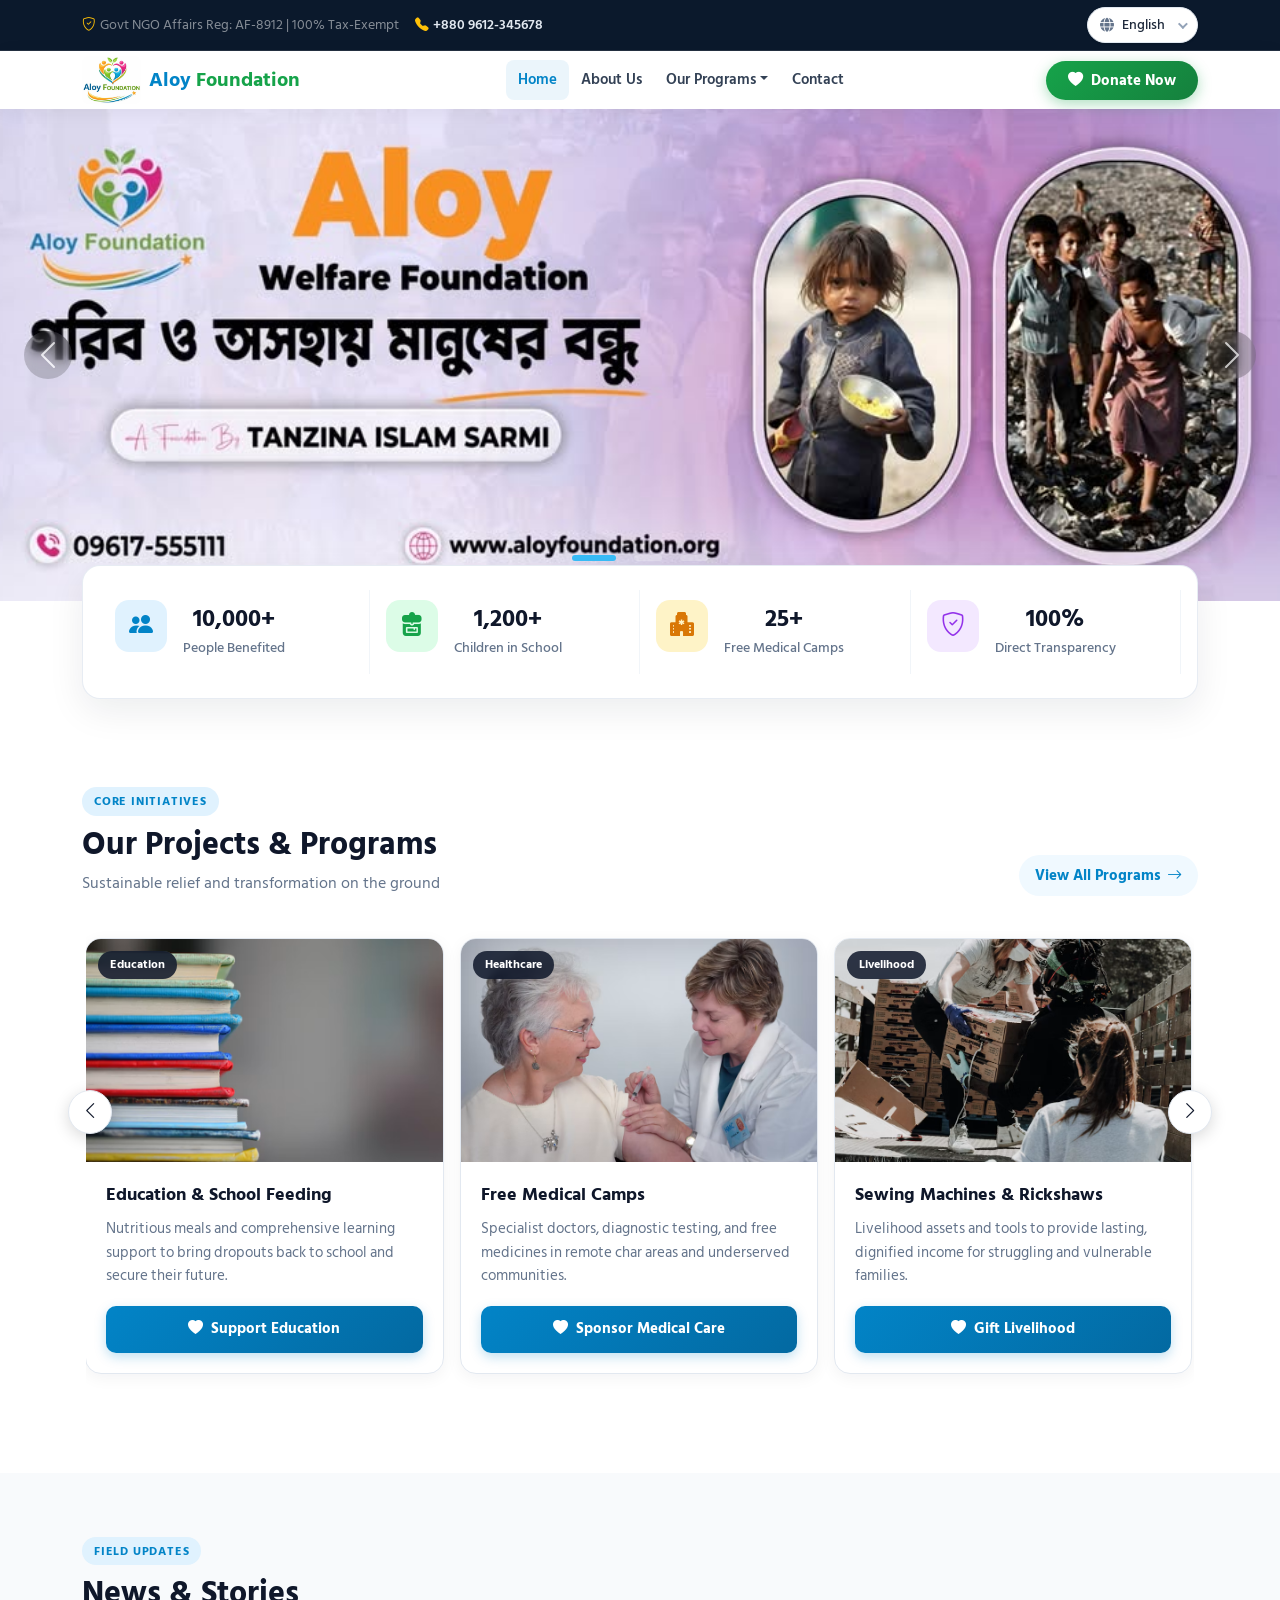
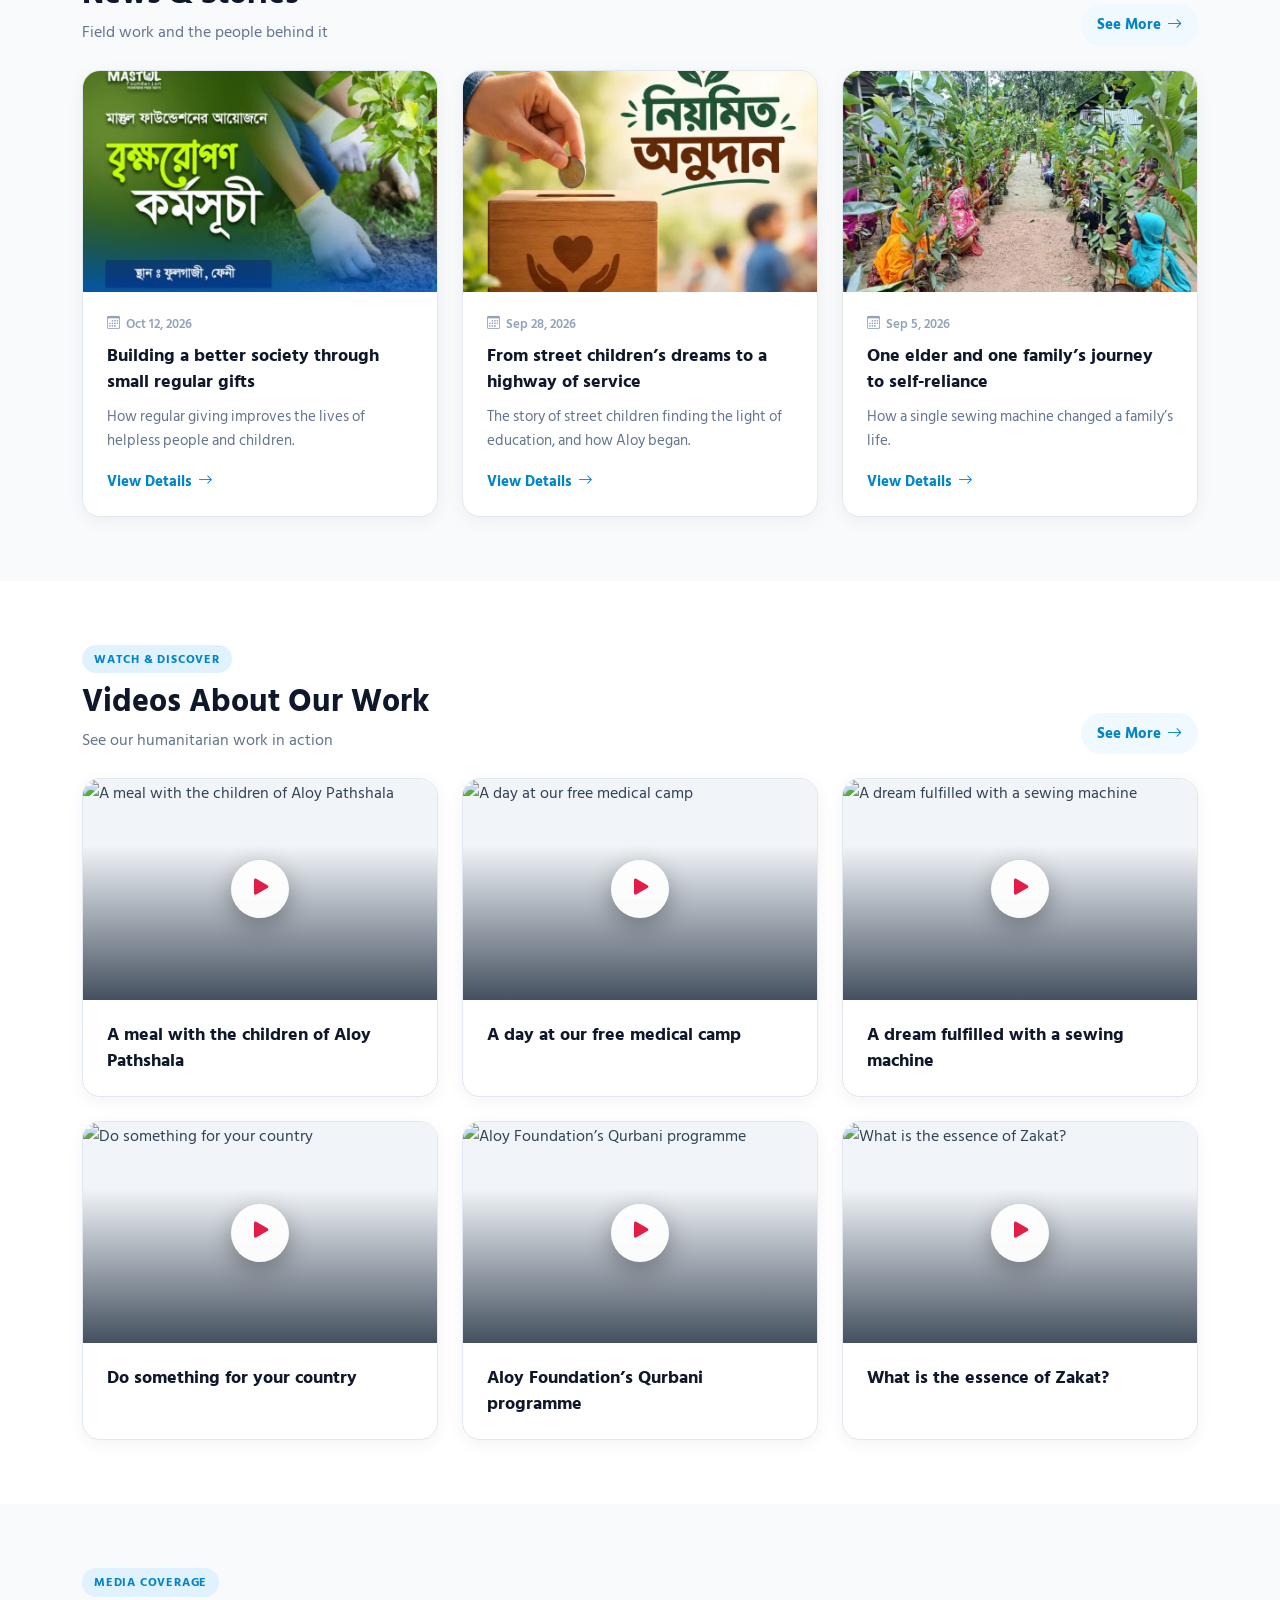
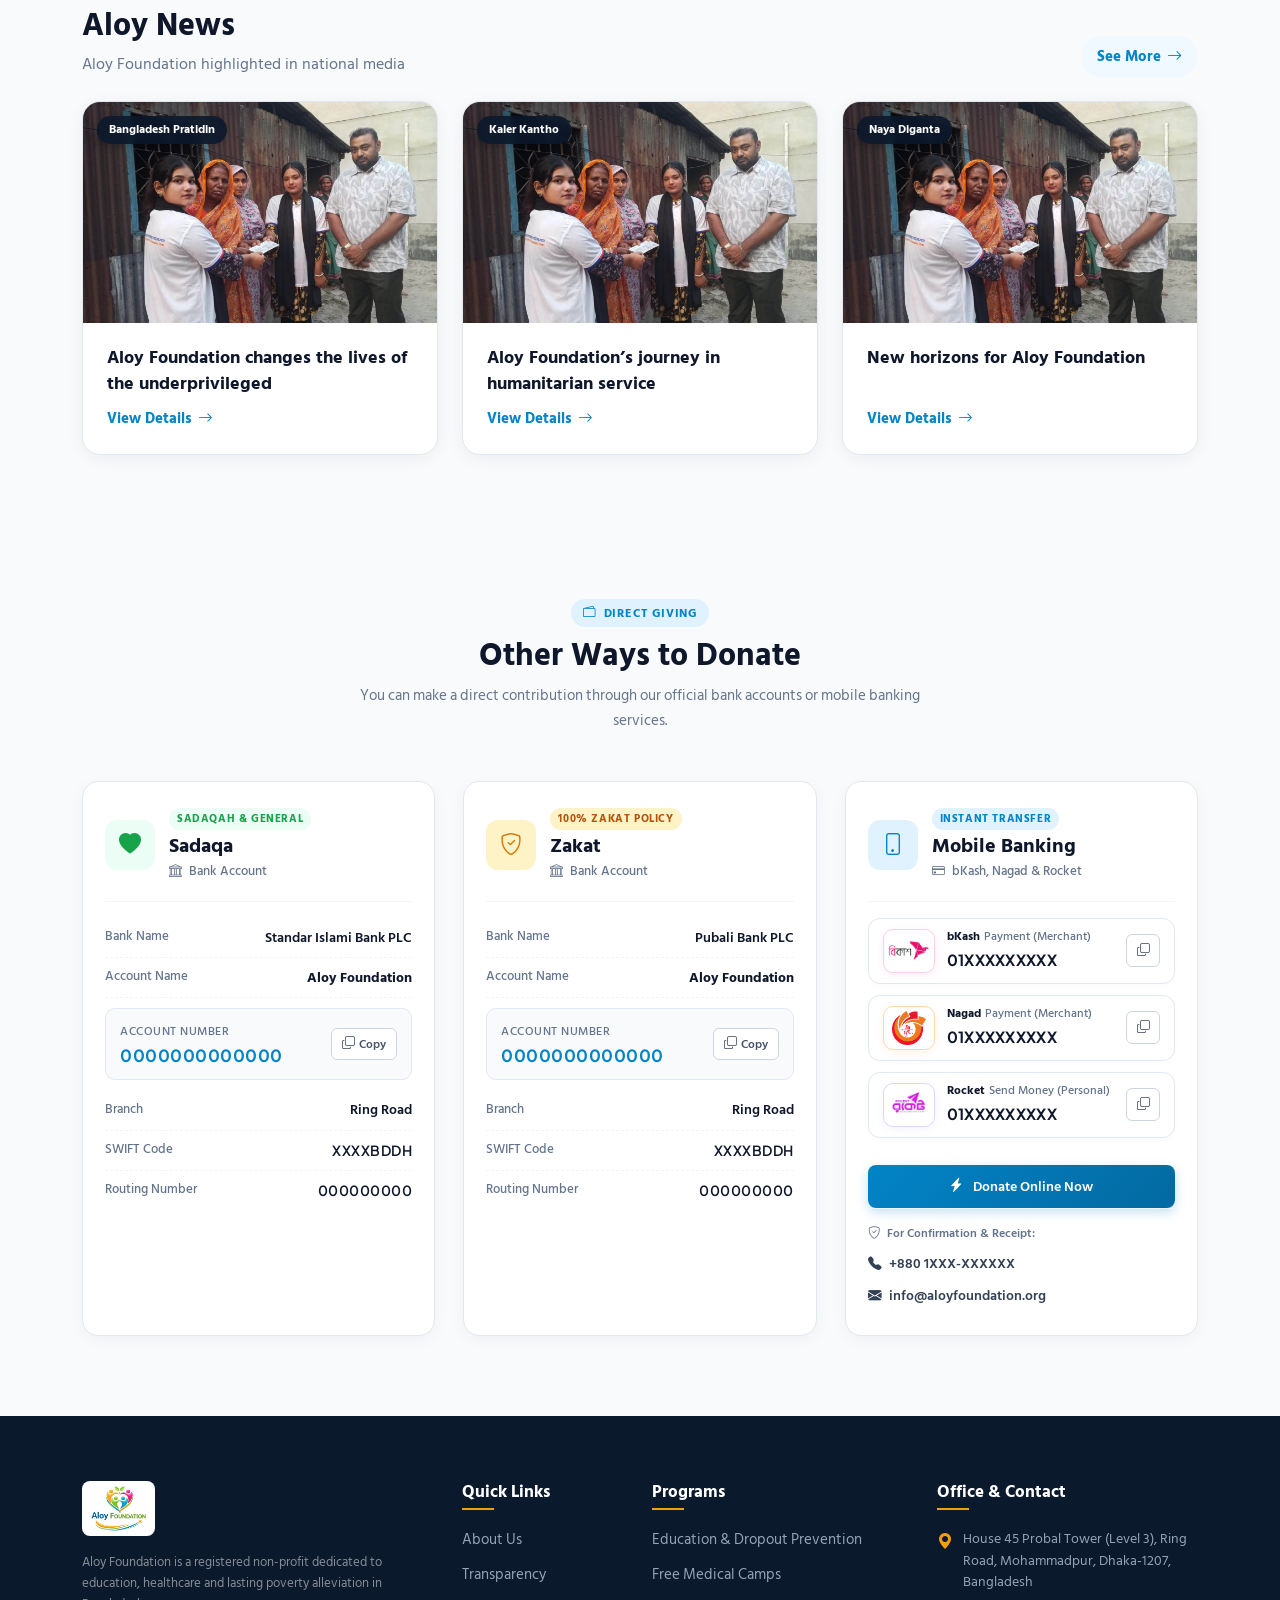
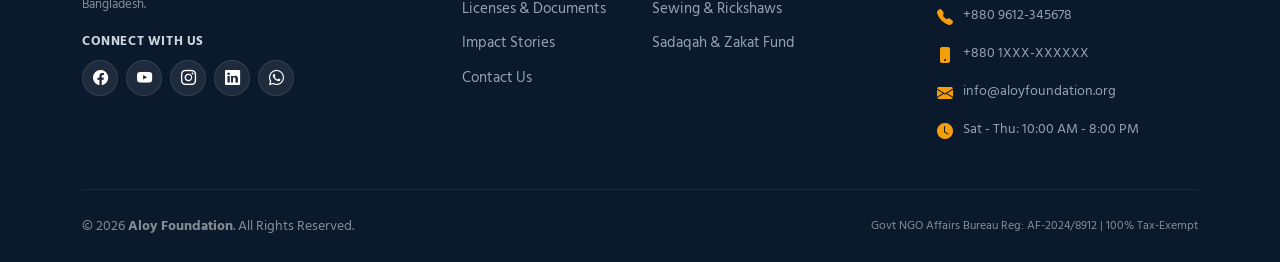
==== index.html @ f8c7ab72 "first-commit" ====
<!doctype html>
<html lang="en">
  <head>
    <meta charset="UTF-8" />
    <meta name="viewport" content="width=device-width, initial-scale=1.0" />
    <title>Home | Aloy Welfare Foundation</title>
    <link rel="icon" type="image/jpeg" href="assets/images/logo.jpg" />
    <link rel="preconnect" href="https://fonts.googleapis.com" />
    <link rel="preconnect" href="https://fonts.gstatic.com" crossorigin />
    <link
      rel="stylesheet"
      href="https://cdnjs.cloudflare.com/ajax/libs/font-awesome/6.5.0/css/all.min.css"
    />
    <link
      href="https://fonts.googleapis.com/css2?family=Hind+Siliguri:wght@400;500;600;700&display=swap"
      rel="stylesheet"
    />
    <link
      href="https://fonts.googleapis.com/css2?family=Hind+Siliguri:wght@300;400;500;600;700&family=Plus+Jakarta+Sans:wght@300;400;500;600;700;800&display=swap"
      rel="stylesheet"
    />
    <link
      href="https://cdn.jsdelivr.net/npm/bootstrap@5.3.3/dist/css/bootstrap.min.css"
      rel="stylesheet"
    />
    <link
      href="https://cdn.jsdelivr.net/npm/bootstrap-icons@1.11.3/font/bootstrap-icons.min.css"
      rel="stylesheet"
    />
    <link
      rel="stylesheet"
      href="https://cdnjs.cloudflare.com/ajax/libs/OwlCarousel2/2.3.4/assets/owl.carousel.min.css"
    />
    <link rel="stylesheet" href="assets/css/style.css" />
    <link rel="stylesheet" href="assets/css/responsive.css" />
    <link rel="stylesheet" href="assets/css/pages/home.css" />
  </head>
  <body>
    <!-- ===== TOP BAR  ===== -->

    <div class="top-bar">
      <div
        class="container d-flex flex-wrap justify-content-between align-items-center"
      >
        <div class="d-flex align-items-center gap-3">
          <span class="d-none d-md-inline text-white-50"
            ><i class="bi bi-shield-check text-warning me-1"></i>Govt NGO
            Affairs Reg: AF-8912 | 100% Tax-Exempt</span
          >
          <span class="d-flex align-items-center gap-1"
            ><i class="bi bi-telephone-fill text-warning"></i>
            <a href="tel:+8809612345678" class="fw-semibold"
              >+880 9612-345678</a
            ></span
          >
        </div>
        <div class="language-switcher-container">
          <div class="language-select-wrapper">
            <span class="language-icon">
              <i class="fas fa-globe"></i>
            </span>
            <select
              id="languageSwitcher"
              class="language-select"
              aria-label="Select Language"
            >
              <option value="en" selected>English</option>
              <option value="bn">বাংলা</option>
              <option value="ar">العربية</option>
              <option value="hi">हिन्दी</option>
            </select>
          </div>
          <!-- Hidden Google Translate Element -->
          <div id="google_translate_element"></div>
        </div>
      </div>
    </div>

    <!-- ===== NAVBAR ===== -->
    <header class="navbar navbar-expand-lg navbar-main sticky-top">
      <nav class="container">
        <a
          class="navbar-brand d-flex align-items-center gap-2"
          href="index.html"
        >
          <img
            src="assets/images/logo.jpg"
            alt="Aloy Foundation Logo"
            class="rounded"
          />
          <div class="d-flex flex-column">
            <span class="fw-bold fs-5 lh-1" style="color: var(--aloy-blue)"
              >Aloy
              <span style="color: var(--aloy-green-dark)"
                >Foundation</span
              ></span
            >
            <!-- <small class="text-muted fw-semibold" style="font-size: 0.72rem"
                >Aloy Welfare Foundation Bangladesh</small
              > -->
          </div>
        </a>
        <button
          class="navbar-toggler"
          type="button"
          data-bs-toggle="collapse"
          data-bs-target="#navMain"
        >
          <span class="navbar-toggler-icon"></span>
        </button>
        <div class="collapse navbar-collapse" id="navMain">
          <ul class="navbar-nav mx-auto mb-2 mb-lg-0">
            <li class="nav-item">
              <a class="nav-link active" href="index.html">Home</a>
            </li>
            <li class="nav-item">
              <a class="nav-link" href="about.html">About Us</a>
            </li>
            <li class="nav-item dropdown">
              <a
                class="nav-link dropdown-toggle"
                href="#"
                data-bs-toggle="dropdown"
                >Our Programs</a
              >
              <ul class="dropdown-menu">
                <li>
                  <a class="dropdown-item" href="education.html"
                    >📚 Education Program</a
                  >
                </li>
                <li>
                  <a class="dropdown-item" href="healthcare.html"
                    >🩺 Healthcare Services</a
                  >
                </li>
                <li>
                  <a class="dropdown-item" href="poverty.html"
                    >🌾 Poverty Alleviation</a
                  >
                </li>
              </ul>
            </li>
            <!-- <li class="nav-item">
                <a class="nav-link" href="transparency.html">Transparency</a>
              </li>
              <li class="nav-item">
                <a class="nav-link" href="documents.html"
                  >Licenses &amp; Documents</a
                >
              </li>
              <li class="nav-item">
                <a class="nav-link" href="stories.html">Impact Stories</a>
              </li> -->
            <li class="nav-item">
              <a class="nav-link" href="contact.html">Contact</a>
            </li>
          </ul>
          <button
            type="button"
            class="btn-aloy-donate"
            data-bs-toggle="modal"
            data-bs-target="#donationModal"
          >
            <i class="bi bi-heart-fill"></i> <span>Donate Now</span>
          </button>
        </div>
      </nav>
    </header>

    <!-- ===== 1. HERO BANNER SLIDER ===== -->
    <section class="hero-banner">
      <div
        id="heroBannerCarousel"
        class="carousel slide carousel-fade"
        data-bs-ride="carousel"
        data-bs-interval="6000"
      >
        <div class="carousel-indicators">
          <button
            type="button"
            data-bs-target="#heroBannerCarousel"
            data-bs-slide-to="0"
            class="active"
            aria-label="Slide 1"
          ></button>
          <button
            type="button"
            data-bs-target="#heroBannerCarousel"
            data-bs-slide-to="1"
            aria-label="Slide 2"
          ></button>
          <button
            type="button"
            data-bs-target="#heroBannerCarousel"
            data-bs-slide-to="2"
            aria-label="Slide 3"
          ></button>
        </div>
        <div class="carousel-inner">
          <div class="carousel-item active">
            <img
              src="assets/images/banners/banner-1.jpg"
              class="d-block w-100 hero-banner-img"
              alt="Aloy Foundation banner 1"
            />
          </div>
          <div class="carousel-item">
            <img
              src="assets/images/banners/banner-2.jpg"
              class="d-block w-100 hero-banner-img"
              alt="Aloy Foundation banner 2"
            />
          </div>
          <div class="carousel-item">
            <img
              src="assets/images/banners/banner-3.jpg"
              class="d-block w-100 hero-banner-img"
              alt="Aloy Foundation banner 3"
            />
          </div>
        </div>
        <button
          class="carousel-control-prev"
          type="button"
          data-bs-target="#heroBannerCarousel"
          data-bs-slide="prev"
        >
          <span class="carousel-control-prev-icon"></span>
        </button>
        <button
          class="carousel-control-next"
          type="button"
          data-bs-target="#heroBannerCarousel"
          data-bs-slide="next"
        >
          <span class="carousel-control-next-icon"></span>
        </button>
      </div>
    </section>

    <!-- ===== STATS & IMPACT RIBBON (Trust Bar with Animated Counters) ===== -->
    <div class="container stats-ribbon" id="impactStats">
      <div class="stats-card-wrap">
        <div class="row g-3 g-lg-0">
          <div class="col-6 col-lg-3">
            <div class="stat-item">
              <div class="stat-icon blue">
                <i class="bi bi-people-fill"></i>
              </div>
              <div class="stat-content">
                <h4>
                  <span class="counter-value" data-target="10000">0</span>+
                </h4>
                <p>People Benefited</p>
              </div>
            </div>
          </div>
          <div class="col-6 col-lg-3">
            <div class="stat-item">
              <div class="stat-icon green">
                <i class="bi bi-backpack4-fill"></i>
              </div>
              <div class="stat-content">
                <h4>
                  <span class="counter-value" data-target="1200">0</span>+
                </h4>
                <p>Children in School</p>
              </div>
            </div>
          </div>
          <div class="col-6 col-lg-3">
            <div class="stat-item">
              <div class="stat-icon amber">
                <i class="bi bi-hospital-fill"></i>
              </div>
              <div class="stat-content">
                <h4><span class="counter-value" data-target="25">0</span>+</h4>
                <p>Free Medical Camps</p>
              </div>
            </div>
          </div>
          <div class="col-6 col-lg-3">
            <div class="stat-item">
              <div class="stat-icon purple">
                <i class="bi bi-shield-check"></i>
              </div>
              <div class="stat-content">
                <h4><span class="counter-value" data-target="100">0</span>%</h4>
                <p>Direct Transparency</p>
              </div>
            </div>
          </div>
        </div>
      </div>
    </div>

    <!-- ===== 2. PROJECTS & PROGRAMS (Owl Carousel) ===== -->
    <section class="home-section prog-section" id="programSection">
      <div class="container">
        <div
          class="sec-head d-flex flex-wrap align-items-end justify-content-between gap-2 mb-4"
        >
          <div>
            <span class="sec-badge">Core Initiatives</span>
            <h2 class="sec-title">Our Projects &amp; Programs</h2>
            <p class="sec-sub mb-0">
              Sustainable relief and transformation on the ground
            </p>
          </div>
          <a href="education.html" class="sec-link"
            >View All Programs <i class="bi bi-arrow-right"></i
          ></a>
        </div>
        <div class="prog-box">
          <div id="programOwl" class="owl-carousel owl-theme">
            <article class="prog-card">
              <div class="prog-img-wrap">
                <img
                  src="assets/images/programs/1.jpg"
                  alt="Education & School Feeding"
                />
                <span class="prog-tag">Education</span>
              </div>
              <div class="prog-body">
                <h3 class="prog-title">Education &amp; School Feeding</h3>
                <p class="prog-text">
                  Nutritious meals and comprehensive learning support to bring
                  dropouts back to school and secure their future.
                </p>
                <button
                  type="button"
                  class="prog-donate"
                  data-cause="education"
                >
                  <i class="bi bi-heart-fill"></i> Support Education
                </button>
              </div>
            </article>
            <article class="prog-card">
              <div class="prog-img-wrap">
                <img
                  src="assets/images/programs/2.jpg"
                  alt="Free Medical Camps"
                />
                <span class="prog-tag">Healthcare</span>
              </div>
              <div class="prog-body">
                <h3 class="prog-title">Free Medical Camps</h3>
                <p class="prog-text">
                  Specialist doctors, diagnostic testing, and free medicines in
                  remote char areas and underserved communities.
                </p>
                <button
                  type="button"
                  class="prog-donate"
                  data-cause="healthcare"
                >
                  <i class="bi bi-heart-fill"></i> Sponsor Medical Care
                </button>
              </div>
            </article>
            <article class="prog-card">
              <div class="prog-img-wrap">
                <img
                  src="assets/images/programs/3.jpg"
                  alt="Sewing Machines & Rickshaws"
                />
                <span class="prog-tag">Livelihood</span>
              </div>
              <div class="prog-body">
                <h3 class="prog-title">Sewing Machines &amp; Rickshaws</h3>
                <p class="prog-text">
                  Livelihood assets and tools to provide lasting, dignified
                  income for struggling and vulnerable families.
                </p>
                <button type="button" class="prog-donate" data-cause="poverty">
                  <i class="bi bi-heart-fill"></i> Gift Livelihood
                </button>
              </div>
            </article>
            <article class="prog-card">
              <div class="prog-img-wrap">
                <img
                  src="assets/images/programs/4.jpg"
                  alt="Emergency Relief Fund"
                />
                <span class="prog-tag">Emergency</span>
              </div>
              <div class="prog-body">
                <h3 class="prog-title">Emergency Relief Fund</h3>
                <p class="prog-text">
                  Rapid humanitarian response and rehabilitation kits during
                  natural disasters, floods, and winter cold waves.
                </p>
                <button type="button" class="prog-donate" data-cause="general">
                  <i class="bi bi-heart-fill"></i> Emergency Relief
                </button>
              </div>
            </article>
          </div>
        </div>
      </div>
    </section>

    <!-- ===== 3. NEWS & STORIES ===== -->
    <section class="home-section alt">
      <div class="container">
        <div
          class="sec-head d-flex flex-wrap align-items-end justify-content-between gap-2 mb-4"
        >
          <div>
            <span class="sec-badge">Field Updates</span>
            <h2 class="sec-title">News &amp; Stories</h2>
            <p class="sec-sub mb-0">Field work and the people behind it</p>
          </div>
          <a href="stories.html" class="sec-link"
            >See More <i class="bi bi-arrow-right"></i
          ></a>
        </div>
        <div class="row g-4">
          <div class="col-12 col-md-6 col-lg-4">
            <article class="m-card h-100">
              <div class="m-media ratio-wide">
                <img src="assets/images/stories/1.jpg" alt="" />
              </div>
              <div class="m-body">
                <span class="m-date"
                  ><i class="bi bi-calendar3"></i> Oct 12, 2026</span
                >
                <h3 class="m-title clamp-2">
                  Building a better society through small regular gifts
                </h3>
                <p class="m-text clamp-3">
                  How regular giving improves the lives of helpless people and
                  children.
                </p>
                <a href="stories.html" class="m-link"
                  >View Details <i class="bi bi-arrow-right"></i
                ></a>
              </div>
            </article>
          </div>
          <div class="col-12 col-md-6 col-lg-4">
            <article class="m-card h-100">
              <div class="m-media ratio-wide">
                <img src="assets/images/stories/2.jpg" alt="" />
              </div>
              <div class="m-body">
                <span class="m-date"
                  ><i class="bi bi-calendar3"></i> Sep 28, 2026</span
                >
                <h3 class="m-title clamp-2">
                  From street children’s dreams to a highway of service
                </h3>
                <p class="m-text clamp-3">
                  The story of street children finding the light of education,
                  and how Aloy began.
                </p>
                <a href="stories.html" class="m-link"
                  >View Details <i class="bi bi-arrow-right"></i
                ></a>
              </div>
            </article>
          </div>
          <div class="col-12 col-md-6 col-lg-4">
            <article class="m-card h-100">
              <div class="m-media ratio-wide">
                <img src="assets/images/stories/3.jpg" alt="" />
              </div>
              <div class="m-body">
                <span class="m-date"
                  ><i class="bi bi-calendar3"></i> Sep 5, 2026</span
                >
                <h3 class="m-title clamp-2">
                  One elder and one family’s journey to self-reliance
                </h3>
                <p class="m-text clamp-3">
                  How a single sewing machine changed a family’s life.
                </p>
                <a href="stories.html" class="m-link"
                  >View Details <i class="bi bi-arrow-right"></i
                ></a>
              </div>
            </article>
          </div>
        </div>
      </div>
    </section>

    <!-- ===== 4. VIDEOS ===== -->
    <section class="home-section">
      <div class="container">
        <div
          class="sec-head d-flex flex-wrap align-items-end justify-content-between gap-2 mb-4"
        >
          <div>
            <span class="sec-badge">Watch &amp; Discover</span>
            <h2 class="sec-title">Videos About Our Work</h2>
            <p class="sec-sub mb-0">See our humanitarian work in action</p>
          </div>
          <a href="https://www.youtube.com/" class="sec-link"
            >See More <i class="bi bi-arrow-right"></i
          ></a>
        </div>
        <div class="row g-4">
          <div class="col-12 col-md-6 col-lg-4">
            <a
              class="m-card video h-100"
              href="https://youtu.be/jJLBKB8hXqc?si=SthycvDyxkDBBucC"
              target="_blank"
              rel="noopener"
            >
              <div class="m-media ratio-wide">
                <img
                  src="https://img.youtube.com/vi/YOUTUBE_ID_1/hqdefault.jpg"
                  alt=""
                />
                <span class="play"><i class="bi bi-play-fill"></i></span>
              </div>
              <div class="m-body">
                <h3 class="m-title clamp-2 mb-0">
                  A meal with the children of Aloy Pathshala
                </h3>
              </div>
            </a>
          </div>
          <div class="col-12 col-md-6 col-lg-4">
            <a
              class="m-card video h-100"
              href="https://youtu.be/8gaJ6-lu8no?si=jwQ3eH3fBYYc7hs7"
              target="_blank"
              rel="noopener"
            >
              <div class="m-media ratio-wide">
                <img
                  src="https://img.youtube.com/vi/YOUTUBE_ID_2/hqdefault.jpg"
                  alt=""
                />
                <span class="play"><i class="bi bi-play-fill"></i></span>
              </div>
              <div class="m-body">
                <h3 class="m-title clamp-2 mb-0">
                  A day at our free medical camp
                </h3>
              </div>
            </a>
          </div>
          <div class="col-12 col-md-6 col-lg-4">
            <a
              class="m-card video h-100"
              href="https://youtu.be/8gaJ6-lu8no?si=jwQ3eH3fBYYc7hs7"
              target="_blank"
              rel="noopener"
            >
              <div class="m-media ratio-wide">
                <img
                  src="https://img.youtube.com/vi/YOUTUBE_ID_3/hqdefault.jpg"
                  alt=""
                />
                <span class="play"><i class="bi bi-play-fill"></i></span>
              </div>
              <div class="m-body">
                <h3 class="m-title clamp-2 mb-0">
                  A dream fulfilled with a sewing machine
                </h3>
              </div>
            </a>
          </div>
          <div class="col-12 col-md-6 col-lg-4">
            <a
              class="m-card video h-100"
              href="https://youtu.be/8gaJ6-lu8no?si=jwQ3eH3fBYYc7hs7"
              target="_blank"
              rel="noopener"
            >
              <div class="m-media ratio-wide">
                <img
                  src="https://img.youtube.com/vi/YOUTUBE_ID_4/hqdefault.jpg"
                  alt=""
                />
                <span class="play"><i class="bi bi-play-fill"></i></span>
              </div>
              <div class="m-body">
                <h3 class="m-title clamp-2 mb-0">
                  Do something for your country
                </h3>
              </div>
            </a>
          </div>
          <div class="col-12 col-md-6 col-lg-4">
            <a
              class="m-card video h-100"
              href="https://youtu.be/8gaJ6-lu8no?si=jwQ3eH3fBYYc7hs7"
              target="_blank"
              rel="noopener"
            >
              <div class="m-media ratio-wide">
                <img
                  src="https://img.youtube.com/vi/YOUTUBE_ID_6/hqdefault.jpg"
                  alt=""
                />
                <span class="play"><i class="bi bi-play-fill"></i></span>
              </div>
              <div class="m-body">
                <h3 class="m-title clamp-2 mb-0">
                  Aloy Foundation’s Qurbani programme
                </h3>
              </div>
            </a>
          </div>
          <div class="col-12 col-md-6 col-lg-4">
            <a
              class="m-card video h-100"
              href="https://youtu.be/8gaJ6-lu8no?si=jwQ3eH3fBYYc7hs7"
              target="_blank"
              rel="noopener"
            >
              <div class="m-media ratio-wide">
                <img
                  src="https://img.youtube.com/vi/YOUTUBE_ID_6/hqdefault.jpg"
                  alt=""
                />
                <span class="play"><i class="bi bi-play-fill"></i></span>
              </div>
              <div class="m-body">
                <h3 class="m-title clamp-2 mb-0">
                  What is the essence of Zakat?
                </h3>
              </div>
            </a>
          </div>
        </div>
      </div>
    </section>

    <!-- ===== 5. ALOY NEWS ===== -->
    <section class="home-section alt">
      <div class="container">
        <div
          class="sec-head d-flex flex-wrap align-items-end justify-content-between gap-2 mb-4"
        >
          <div>
            <span class="sec-badge">Media Coverage</span>
            <h2 class="sec-title">Aloy News</h2>
            <p class="sec-sub mb-0">
              Aloy Foundation highlighted in national media
            </p>
          </div>
          <a href="stories.html" class="sec-link"
            >See More <i class="bi bi-arrow-right"></i
          ></a>
        </div>
        <div class="row g-4">
          <div class="col-12 col-md-6 col-lg-4">
            <article class="m-card h-100">
              <div class="m-media ratio-wide">
                <img src="assets/images/news/1.jpg" alt="" /><span
                  class="m-tag dark"
                  >Bangladesh Pratidin</span
                >
              </div>
              <div class="m-body">
                <h3 class="m-title clamp-2">
                  Aloy Foundation changes the lives of the underprivileged
                </h3>
                <a href="stories.html" class="m-link"
                  >View Details <i class="bi bi-arrow-right"></i
                ></a>
              </div>
            </article>
          </div>
          <div class="col-12 col-md-6 col-lg-4">
            <article class="m-card h-100">
              <div class="m-media ratio-wide">
                <img src="assets/images/news/1.jpg" alt="" /><span
                  class="m-tag dark"
                  >Kaler Kantho</span
                >
              </div>
              <div class="m-body">
                <h3 class="m-title clamp-2">
                  Aloy Foundation’s journey in humanitarian service
                </h3>
                <a href="stories.html" class="m-link"
                  >View Details <i class="bi bi-arrow-right"></i
                ></a>
              </div>
            </article>
          </div>
          <div class="col-12 col-md-6 col-lg-4">
            <article class="m-card h-100">
              <div class="m-media ratio-wide">
                <img src="assets/images/news/1.jpg" alt="" /><span
                  class="m-tag dark"
                  >Naya Diganta</span
                >
              </div>
              <div class="m-body">
                <h3 class="m-title clamp-2">
                  New horizons for Aloy Foundation
                </h3>
                <a href="stories.html" class="m-link"
                  >View Details <i class="bi bi-arrow-right"></i
                ></a>
              </div>
            </article>
          </div>
        </div>
      </div>
    </section>
    <!-- Donate others option Section -->
    <section class="donate-wrap" id="other-ways-to-donate">
      <div class="container">
        <div class="donate-header text-center">
          <span class="sec-badge"
            ><i class="bi bi-wallet2 me-1"></i> Direct Giving</span
          >
          <h2 class="sec-title">Other Ways to Donate</h2>
          <p class="sec-sub mx-auto">
            You can make a direct contribution through our official bank
            accounts or mobile banking services.
          </p>
        </div>

        <div class="donate-grid">
          <!-- SADAQA -->
          <div class="donate-card">
            <div class="card-header-clean">
              <div class="donate-icon sadaqa-icon">
                <i class="bi bi-heart-fill"></i>
              </div>
              <div class="card-headings">
                <span class="card-badge green-badge"
                  >Sadaqah &amp; General</span
                >
                <h3 class="card-title">Sadaqa</h3>
                <span class="card-sub"
                  ><i class="bi bi-bank me-1"></i> Bank Account</span
                >
              </div>
            </div>

            <div class="donate-card-body">
              <div class="meta-row">
                <span class="meta-label">Bank Name</span>
                <span class="meta-val">Standar Islami Bank PLC</span>
              </div>
              <div class="meta-row">
                <span class="meta-label">Account Name</span>
                <span class="meta-val fw-bold">Aloy Foundation</span>
              </div>
              <div class="meta-row highlight-box">
                <div>
                  <span class="meta-label">Account Number</span>
                  <span class="meta-val acc-code">0000000000000</span>
                </div>
                <button
                  type="button"
                  class="btn-copy"
                  onclick="copyDonateText('0000000000000', this)"
                  title="Copy Account Number"
                >
                  <i class="bi bi-copy"></i>
                  <span>Copy</span>
                </button>
              </div>
              <div class="meta-row">
                <span class="meta-label">Branch</span>
                <span class="meta-val">Ring Road</span>
              </div>
              <div class="meta-row">
                <span class="meta-label">SWIFT Code</span>
                <span class="meta-val acc-code">XXXXBDDH</span>
              </div>
              <div class="meta-row">
                <span class="meta-label">Routing Number</span>
                <span class="meta-val acc-code">000000000</span>
              </div>
            </div>
          </div>

          <!-- ZAKAT -->
          <div class="donate-card">
            <div class="card-header-clean">
              <div class="donate-icon zakat-icon">
                <i class="bi bi-shield-check"></i>
              </div>
              <div class="card-headings">
                <span class="card-badge amber-badge">100% Zakat Policy</span>
                <h3 class="card-title">Zakat</h3>
                <span class="card-sub"
                  ><i class="bi bi-bank me-1"></i> Bank Account</span
                >
              </div>
            </div>

            <div class="donate-card-body">
              <div class="meta-row">
                <span class="meta-label">Bank Name</span>
                <span class="meta-val">Pubali Bank PLC</span>
              </div>
              <div class="meta-row">
                <span class="meta-label">Account Name</span>
                <span class="meta-val fw-bold">Aloy Foundation</span>
              </div>
              <div class="meta-row highlight-box">
                <div>
                  <span class="meta-label">Account Number</span>
                  <span class="meta-val acc-code">0000000000000</span>
                </div>
                <button
                  type="button"
                  class="btn-copy"
                  onclick="copyDonateText('0000000000000', this)"
                  title="Copy Account Number"
                >
                  <i class="bi bi-copy"></i>
                  <span>Copy</span>
                </button>
              </div>
              <div class="meta-row">
                <span class="meta-label">Branch</span>
                <span class="meta-val">Ring Road</span>
              </div>
              <div class="meta-row">
                <span class="meta-label">SWIFT Code</span>
                <span class="meta-val acc-code">XXXXBDDH</span>
              </div>
              <div class="meta-row">
                <span class="meta-label">Routing Number</span>
                <span class="meta-val acc-code">000000000</span>
              </div>
            </div>
          </div>

          <!-- OTHER OPTIONS / MFS -->
          <div class="donate-card">
            <div class="card-header-clean">
              <div class="donate-icon mfs-icon">
                <i class="bi bi-phone"></i>
              </div>
              <div class="card-headings">
                <span class="card-badge blue-badge">Instant Transfer</span>
                <h3 class="card-title">Mobile Banking</h3>
                <span class="card-sub"
                  ><i class="bi bi-credit-card me-1"></i> bKash, Nagad &amp;
                  Rocket</span
                >
              </div>
            </div>

            <div class="donate-card-body">
              <div class="mfs-item">
                <div class="mfs-logo-wrap bkash-wrap">
                  <img
                    src="assets/images/mfs/bkash.png"
                    alt="bKash"
                    class="mfs-logo-img"
                  />
                </div>
                <div class="mfs-meta">
                  <span class="mfs-type"
                    ><strong>bKash</strong> Payment (Merchant)</span
                  >
                  <span class="mfs-num">01XXXXXXXXX</span>
                </div>
                <button
                  type="button"
                  class="btn-copy"
                  onclick="copyDonateText('01XXXXXXXXX', this)"
                  title="Copy bKash Number"
                >
                  <i class="bi bi-copy"></i>
                </button>
              </div>

              <div class="mfs-item">
                <div class="mfs-logo-wrap nagad-wrap">
                  <img
                    src="assets/images/mfs/nagad.png"
                    alt="Nagad"
                    class="mfs-logo-img"
                  />
                </div>
                <div class="mfs-meta">
                  <span class="mfs-type"
                    ><strong>Nagad</strong> Payment (Merchant)</span
                  >
                  <span class="mfs-num">01XXXXXXXXX</span>
                </div>
                <button
                  type="button"
                  class="btn-copy"
                  onclick="copyDonateText('01XXXXXXXXX', this)"
                  title="Copy Nagad Number"
                >
                  <i class="bi bi-copy"></i>
                </button>
              </div>

              <div class="mfs-item">
                <div class="mfs-logo-wrap rocket-wrap">
                  <img
                    src="assets/images/mfs/rocket.png"
                    alt="Rocket"
                    class="mfs-logo-img"
                  />
                </div>
                <div class="mfs-meta">
                  <span class="mfs-type"
                    ><strong>Rocket</strong> Send Money (Personal)</span
                  >
                  <span class="mfs-num">01XXXXXXXXX</span>
                </div>
                <button
                  type="button"
                  class="btn-copy"
                  onclick="copyDonateText('01XXXXXXXXX', this)"
                  title="Copy Rocket Number"
                >
                  <i class="bi bi-copy"></i>
                </button>
              </div>

              <div class="mt-3 text-center">
                <button
                  type="button"
                  class="donate-btn-action w-100"
                  data-bs-toggle="modal"
                  data-bs-target="#donationModal"
                >
                  <i class="bi bi-lightning-charge-fill me-1"></i> Donate Online
                  Now
                </button>
              </div>

              <div class="contact-box-clean">
                <div class="contact-box-title">
                  <i class="bi bi-shield-check me-1"></i> For Confirmation &amp;
                  Receipt:
                </div>
                <div class="contact-row">
                  <a href="tel:+8801XXXXXXXXX"
                    ><i class="bi bi-telephone-fill"></i> +880 1XXX-XXXXXX</a
                  >
                </div>
                <div class="contact-row">
                  <a href="mailto:info@aloyfoundation.org"
                    ><i class="bi bi-envelope-fill"></i>
                    info@aloyfoundation.org</a
                  >
                </div>
              </div>
            </div>
          </div>
        </div>
      </div>
    </section>
    <!-- Donate others option Section -->
    <!-- ===== FOOTER ===== -->
    <footer class="footer-main">
      <div class="container">
        <div class="row g-4">
          <!-- Col 1: Brand & Social -->
          <div class="col-lg-4 col-md-6">
            <div class="footer-logo">
              <img src="assets/images/logo.jpg" alt="Aloy Foundation" />
            </div>
            <p class="small text-white-50 pe-lg-3">
              Aloy Foundation is a registered non-profit dedicated to education,
              healthcare and lasting poverty alleviation in Bangladesh.
            </p>
            <div class="footer-social-wrap mt-3">
              <span class="footer-social-title">Connect With Us</span>
              <div class="social-links mt-2">
                <a
                  href="https://facebook.com"
                  target="_blank"
                  rel="noopener"
                  class="social-fb"
                  title="Facebook"
                  ><i class="bi bi-facebook"></i
                ></a>
                <a
                  href="https://youtube.com"
                  target="_blank"
                  rel="noopener"
                  class="social-yt"
                  title="YouTube"
                  ><i class="bi bi-youtube"></i
                ></a>
                <a
                  href="https://instagram.com"
                  target="_blank"
                  rel="noopener"
                  class="social-ig"
                  title="Instagram"
                  ><i class="bi bi-instagram"></i
                ></a>
                <a
                  href="https://linkedin.com"
                  target="_blank"
                  rel="noopener"
                  class="social-li"
                  title="LinkedIn"
                  ><i class="bi bi-linkedin"></i
                ></a>
                <a
                  href="https://wa.me/8801XXXXXXXXX"
                  target="_blank"
                  rel="noopener"
                  class="social-wa"
                  title="WhatsApp"
                  ><i class="bi bi-whatsapp"></i
                ></a>
              </div>
            </div>
          </div>

          <!-- Col 2: Quick Links -->
          <div class="col-6 col-lg-2 col-md-3">
            <h5 class="footer-heading">Quick Links</h5>
            <ul class="footer-links">
              <li><a href="about.html">About Us</a></li>
              <li><a href="transparency.html">Transparency</a></li>
              <li><a href="documents.html">Licenses &amp; Documents</a></li>
              <li><a href="stories.html">Impact Stories</a></li>
              <li><a href="contact.html">Contact Us</a></li>
            </ul>
          </div>

          <!-- Col 3: Programs -->
          <div class="col-6 col-lg-3 col-md-3">
            <h5 class="footer-heading">Programs</h5>
            <ul class="footer-links">
              <li>
                <a href="education.html">Education &amp; Dropout Prevention</a>
              </li>
              <li><a href="healthcare.html">Free Medical Camps</a></li>
              <li>
                <a href="poverty.html">Sewing &amp; Rickshaws</a>
              </li>
              <li>
                <a href="#other-ways-to-donate">Sadaqah &amp; Zakat Fund</a>
              </li>
            </ul>
          </div>

          <!-- Col 4: Contact & Office Address -->
          <div class="col-lg-3 col-md-6">
            <h5 class="footer-heading">Office &amp; Contact</h5>
            <ul class="footer-contact-list">
              <li>
                <i class="bi bi-geo-alt-fill"></i>
                <span
                  >House 45 Probal Tower (Level 3), Ring Road, Mohammadpur,
                  Dhaka-1207, Bangladesh</span
                >
              </li>
              <li>
                <i class="bi bi-telephone-fill"></i>
                <a href="tel:+8809612345678">+880 9612-345678</a>
              </li>
              <li>
                <i class="bi bi-phone-fill"></i>
                <a href="tel:+8801XXXXXXXXX">+880 1XXX-XXXXXX</a>
              </li>
              <li>
                <i class="bi bi-envelope-fill"></i>
                <a href="mailto:info@aloyfoundation.org"
                  >info@aloyfoundation.org</a
                >
              </li>
              <li>
                <i class="bi bi-clock-fill"></i>
                <span>Sat - Thu: 10:00 AM - 8:00 PM</span>
              </li>
            </ul>
          </div>
        </div>

        <div
          class="footer-bottom d-flex flex-wrap justify-content-between align-items-center text-white-50 gap-2"
        >
          <div>
            © 2026 <strong>Aloy Foundation</strong>. All Rights Reserved.
          </div>
          <div class="small">
            Govt NGO Affairs Bureau Reg: AF-2024/8912 | 100% Tax-Exempt
          </div>
        </div>
      </div>
    </footer>

    <!-- ===== DONATION MODAL ===== -->
    <div class="modal fade" id="donationModal" tabindex="-1" aria-hidden="true">
      <div class="modal-dialog modal-dialog-centered modal-lg">
        <div class="modal-content">
          <div class="modal-header border-0 pb-0">
            <div class="d-flex align-items-center gap-2">
              <img src="assets/images/logo.jpg" alt="" style="height: 38px" />
              <h5 class="modal-title fw-bold">Online Donation Portal</h5>
            </div>
            <button
              type="button"
              class="btn-close"
              data-bs-dismiss="modal"
            ></button>
          </div>
          <div class="modal-body p-4">
            <div id="donationFormStep">
              <div class="row g-3 mb-3">
                <div class="col-md-6">
                  <label class="form-label small fw-bold">Donation Cause</label>
                  <select id="modalCauseSelect" class="form-select">
                    <option value="education">
                      📚 Child Education &amp; School Feeding
                    </option>
                    <option value="healthcare">
                      🩺 Free Healthcare &amp; Medicine
                    </option>
                    <option value="poverty">
                      🌾 Livelihood &amp; Self-Reliance
                    </option>
                    <option value="general">
                      🌐 General Humanitarian Fund
                    </option>
                  </select>
                </div>
                <div class="col-md-6">
                  <label class="form-label small fw-bold"
                    >Donation Amount</label
                  >
                  <div class="input-group">
                    <span
                      class="input-group-text fw-bold bg-light"
                      id="modalCurrencySymbol"
                      >৳</span
                    >
                    <input
                      type="number"
                      id="modalDonationAmount"
                      class="form-control"
                      value="1000"
                      min="10"
                    />
                  </div>
                </div>
              </div>
              <div class="row g-3 mb-3">
                <div class="col-md-6">
                  <input
                    type="text"
                    id="donorFullName"
                    class="form-control form-control-sm"
                    placeholder="Full name"
                  />
                </div>
                <div class="col-md-6">
                  <input
                    type="tel"
                    id="donorPhone"
                    class="form-control form-control-sm"
                    placeholder="Phone number"
                  />
                </div>
              </div>
              <div class="row g-2 mb-3">
                <div class="col-4 col-md-2">
                  <div class="payment-method-card active" data-method="bkash">
                    <img
                      src="assets/images/mfs/bkash.png"
                      alt="bKash"
                      style="
                        height: 20px;
                        width: 20px;
                        object-fit: contain;
                        margin-bottom: 2px;
                      "
                      class="mx-auto d-block"
                    />
                    <span class="fw-bold d-block">bKash</span>
                  </div>
                </div>
                <div class="col-4 col-md-2">
                  <div class="payment-method-card" data-method="nagad">
                    <img
                      src="assets/images/mfs/nagad.png"
                      alt="Nagad"
                      style="
                        height: 20px;
                        width: 20px;
                        object-fit: contain;
                        margin-bottom: 2px;
                      "
                      class="mx-auto d-block"
                    />
                    <span class="fw-bold d-block">Nagad</span>
                  </div>
                </div>
                <div class="col-4 col-md-2">
                  <div class="payment-method-card" data-method="rocket">
                    <img
                      src="assets/images/mfs/rocket.png"
                      alt="Rocket"
                      style="
                        height: 20px;
                        width: 20px;
                        object-fit: contain;
                        margin-bottom: 2px;
                      "
                      class="mx-auto d-block"
                    />
                    <span class="fw-bold d-block">Rocket</span>
                  </div>
                </div>
                <div class="col-4 col-md-2">
                  <div class="payment-method-card" data-method="cards">
                    <span class="fw-bold d-block">Cards</span>
                  </div>
                </div>
                <div class="col-4 col-md-2">
                  <div class="payment-method-card" data-method="stripe">
                    <span class="fw-bold d-block">Stripe</span>
                  </div>
                </div>
                <div class="col-4 col-md-2">
                  <div class="payment-method-card" data-method="paypal">
                    <span class="fw-bold d-block">PayPal</span>
                  </div>
                </div>
              </div>
              <div
                id="bkashInstructions"
                class="p-3 bg-light rounded-3 border small mb-3"
              >
                Merchant number: <strong>01700-000000</strong> (Make Payment).
                Write your name as reference.
              </div>
              <div
                id="cardInstructions"
                class="p-3 bg-light rounded-3 border small mb-3 d-none"
              >
                You can give by card or PayPal through a secure gateway.
              </div>
              <button
                type="button"
                id="btnSubmitDonation"
                class="btn-aloy-donate w-100 py-3 justify-content-center"
              >
                Confirm Donation &amp; Generate Receipt
              </button>
            </div>
            <div id="donationReceiptStep" class="d-none text-center py-4">
              <i
                class="bi bi-check-circle-fill text-success"
                style="font-size: 3.5rem"
              ></i>
              <h4 class="fw-bold mt-2">Thank you for your generosity!</h4>
              <div
                class="card p-3 bg-light text-start mx-auto my-3"
                style="max-width: 450px"
              >
                <div class="d-flex justify-content-between mb-2">
                  <span class="text-muted small">Receipt No</span
                  ><strong id="receiptTxnId"></strong>
                </div>
                <div class="d-flex justify-content-between mb-2">
                  <span class="text-muted small">Donor</span
                  ><strong id="receiptDonorName"></strong>
                </div>
                <div class="d-flex justify-content-between mb-2">
                  <span class="text-muted small">Cause</span
                  ><strong id="receiptCause"></strong>
                </div>
                <div class="d-flex justify-content-between mb-2">
                  <span class="text-muted small">Amount</span
                  ><strong id="receiptAmount"></strong>
                </div>
                <div class="d-flex justify-content-between">
                  <span class="text-muted small">Date</span
                  ><span id="receiptDate"></span>
                </div>
              </div>
              <button
                class="btn btn-outline-secondary btn-sm me-2"
                onclick="window.print()"
              >
                Print Receipt
              </button>
              <button class="btn btn-primary btn-sm" data-bs-dismiss="modal">
                Done
              </button>
            </div>
          </div>
        </div>
      </div>
    </div>

    <script src="https://cdn.jsdelivr.net/npm/bootstrap@5.3.3/dist/js/bootstrap.bundle.min.js"></script>
    <script src="assets/js/main.js"></script>
    <script src="https://code.jquery.com/jquery-3.7.1.min.js"></script>
    <script src="https://cdnjs.cloudflare.com/ajax/libs/OwlCarousel2/2.3.4/owl.carousel.min.js"></script>
    <script>
      $("#programOwl").owlCarousel({
        loop: true,
        margin: 16,
        nav: true,
        dots: false,
        slideBy: 1,
        smartSpeed: 600,
        autoplay: true,
        autoplayTimeout: 3500,
        autoplayHoverPause: true,
        navText: [
          '<i class="bi bi-chevron-left"></i>',
          '<i class="bi bi-chevron-right"></i>',
        ],
        responsive: { 0: { items: 1 }, 768: { items: 2 }, 992: { items: 3 } },
      });
      // Owl clones lose event listeners, so delegate the click
      $(document).on("click", ".prog-donate", function () {
        appState.selectedCause = this.dataset.cause;
        openDonationModal();
      });
    </script>
    <script>
      // ১. Google Translate Initialization
      function googleTranslateElementInit() {
        new google.translate.TranslateElement(
          {
            pageLanguage: "en",
            includedLanguages: "en,bn,ar,hi",
            autoDisplay: false,
          },
          "google_translate_element",
        );
      }

      // ২. কুকি সেট ও ক্লিয়ার করার হেল্পার ফাংশন
      function setGoogleTranslateCookie(lang) {
        const host = window.location.hostname;
        const domain = host.replace(/^www\./, "");

        if (lang === "en") {
          // মূল ভাষায় (English) ফিরলে কুকি ক্লিয়ার করুন
          document.cookie =
            "googtrans=; expires=Thu, 01 Jan 1970 00:00:00 UTC; path=/;";
          document.cookie =
            "googtrans=; expires=Thu, 01 Jan 1970 00:00:00 UTC; path=/; domain=" +
            host +
            ";";
          if (domain !== host) {
            document.cookie =
              "googtrans=; expires=Thu, 01 Jan 1970 00:00:00 UTC; path=/; domain=." +
              domain +
              ";";
          }
        } else {
          // নির্বাচিত ভাষার কুকি সেট করুন
          document.cookie = "googtrans=/en/" + lang + "; path=/;";
          document.cookie =
            "googtrans=/en/" + lang + "; domain=" + host + "; path=/;";
          if (domain !== host) {
            document.cookie =
              "googtrans=/en/" + lang + "; domain=." + domain + "; path=/;";
          }
        }
      }

      // ৩. ড্রপডাউন হ্যান্ডলার এবং সিঙ্ক লজিক
      document.addEventListener("DOMContentLoaded", function () {
        const languageSwitcher = document.getElementById("languageSwitcher");
        if (!languageSwitcher) return;

        // আগে কোনো ভাষা সিলেক্ট করা থাকলে পেজ লোডে ড্রপডাউনে তা ঠিক রাখা
        const match = document.cookie.match(/googtrans=\/en\/([a-z]{2})/i);
        if (match && match[1]) {
          languageSwitcher.value = match[1];
        }

        // ভাষা পরিবর্তন ইভেন্ট
        languageSwitcher.addEventListener("change", function () {
          const selectedLang = this.value;

          // কুকি সেট করুন
          setGoogleTranslateCookie(selectedLang);

          let attempts = 0;
          const interval = setInterval(function () {
            const googleSelect = document.querySelector(".goog-te-combo");
            attempts++;

            if (googleSelect) {
              clearInterval(interval);
              googleSelect.value = selectedLang;
              googleSelect.dispatchEvent(
                new Event("change", { bubbles: true }),
              );
            }

            // নেটওয়ার্ক স্লো হলে বা গুগল কম্বো না পাওয়া গেলে রিলোড দিয়ে ট্রান্সলেট নিশ্চিত করা
            if (attempts >= 25) {
              clearInterval(interval);
              window.location.reload();
            }
          }, 100);
        });
      });

      // ৪. টপ ব্যানার হাইড রাখা ও বডি ফিক্স
      const cleanGoogleTranslateBanner = () => {
        document
          .querySelectorAll(
            ".goog-te-banner-frame, iframe.goog-te-banner-frame, .goog-te-banner-frame.skiptranslate, iframe[id^=':'][id$='.container']",
          )
          .forEach(function (el) {
            el.style.setProperty("display", "none", "important");
            el.style.setProperty("visibility", "hidden", "important");
          });

        if (
          document.body &&
          document.body.style.top !== "0px" &&
          document.body.style.top !== ""
        ) {
          document.body.style.setProperty("top", "0px", "important");
        }
      };

      const toolbarObserver = new MutationObserver(cleanGoogleTranslateBanner);

      document.addEventListener("DOMContentLoaded", function () {
        toolbarObserver.observe(document.documentElement, {
          childList: true,
          subtree: true,
          attributes: true,
          attributeFilter: ["style", "class"],
        });
      });

      // গুগল যেন কোনোভাবেই বডি পুশ করতে না পারে
      setInterval(function () {
        if (
          document.body &&
          document.body.style.top !== "0px" &&
          document.body.style.top !== ""
        ) {
          document.body.style.top = "0px";
        }
      }, 200);
    </script>
    <!-- Google Translate API -->
    <script src="https://translate.google.com/translate_a/element.js?cb=googleTranslateElementInit"></script>
  </body>
</html>
---- assets/css/style.css ----
/* 
================================================================
   ALOY FOUNDATION - OFFICIAL STYLESHEET
   Brand Colors:
   - Primary Blue: #0284c7 (from "Aloy")
   - Primary Green: #4cae2a / #16a34a (from "FOUNDATION")
   - Warm Amber/Orange: #f59e0b / #ea580c (from the Star & Swoosh)
   - Care Rose: #e11d48 (from Heart figure)
================================================================
*/

@import url("https://fonts.googleapis.com/css2?family=Hind+Siliguri:wght@300;400;500;600;700&family=Plus+Jakarta+Sans:wght@300;400;500;600;700;800&display=swap");

:root {
  --aloy-blue: #0284c7;
  --aloy-blue-dark: #0369a1;
  --aloy-blue-light: #e0f2fe;

  --aloy-green: #4cae2a;
  --aloy-green-dark: #16a34a;
  --aloy-green-light: #ecfdf5;

  --aloy-amber: #f59e0b;
  --aloy-amber-dark: #d97706;
  --aloy-amber-light: #fef3c7;

  --aloy-rose: #e11d48;
  --aloy-rose-light: #ffe4e6;

  --aloy-dark: #0f172a;
  --aloy-slate: #334155;
  --aloy-muted: #64748b;
  --aloy-light-bg: #f8fafc;
  --aloy-card-bg: #ffffff;
  --aloy-border: #e2e8f0;

  --aloy-shadow-sm: 0 2px 8px rgba(15, 23, 42, 0.05);
  --aloy-shadow-md: 0 8px 24px rgba(15, 23, 42, 0.08);
  --aloy-shadow-lg: 0 16px 40px rgba(15, 23, 42, 0.12);
  --aloy-radius-sm: 8px;
  --aloy-radius-md: 14px;
  --aloy-radius-lg: 20px;
  --aloy-radius-pill: 9999px;

  --font-en: "Plus Jakarta Sans", system-ui, -apple-system, sans-serif;
  --font-bn: "Hind Siliguri", "Plus Jakarta Sans", sans-serif;
}

/* Base & Typography */
body {
  font-family: var(--font-bn);
  color: var(--aloy-slate);
  background-color: #ffffff;
  overflow-x: clip;
  line-height: 1.65;
}

[lang="en"] body,
body.lang-en {
  font-family: var(--font-en) !important;
}

h1,
h2,
h3,
h4,
h5,
h6 {
  color: var(--aloy-dark);
  font-weight: 700;
  line-height: 1.3;
}

a {
  color: var(--aloy-blue);
  text-decoration: none;
  transition: all 0.25s ease;
}
a:hover {
  color: var(--aloy-blue-dark);
}

/* ==========================================
   BUTTON DESIGN & FIXES (Prevent Huge/Breaking Buttons)
   ========================================== */
.btn-aloy-primary,
.btn-aloy-donate,
.btn-aloy-outline,
.btn-lang,
.freq-btn,
.amount-btn {
  white-space: nowrap !important;
  max-width: 100%;
  flex-shrink: 0;
  line-height: 1.25;
}

.btn-aloy-primary {
  background: linear-gradient(
    135deg,
    var(--aloy-blue) 0%,
    var(--aloy-blue-dark) 100%
  );
  color: #fff !important;
  font-weight: 700;
  padding: 10px 22px;
  border-radius: var(--aloy-radius-pill);
  border: none;
  font-size: 0.95rem;
  box-shadow: 0 4px 14px rgba(2, 132, 199, 0.35);
  transition: all 0.25s ease;
  display: inline-flex;
  align-items: center;
  justify-content: center;
  gap: 8px;
}
.btn-aloy-primary:hover {
  transform: translateY(-2px);
  box-shadow: 0 8px 20px rgba(2, 132, 199, 0.45);
}

.btn-aloy-donate {
  background: linear-gradient(135deg, #16a34a 0%, #15803d 100%);
  color: #fff !important;
  font-weight: 700;
  padding: 10px 22px;
  border-radius: var(--aloy-radius-pill);
  border: none;
  font-size: 0.95rem;
  box-shadow: 0 4px 14px rgba(22, 163, 74, 0.35);
  animation: pulse-green 2.5s infinite;
  display: inline-flex;
  align-items: center;
  justify-content: center;
  gap: 8px;
}
.btn-aloy-donate:hover {
  transform: translateY(-2px);
  box-shadow: 0 8px 22px rgba(22, 163, 74, 0.5);
  background: linear-gradient(135deg, #15803d 0%, #166534 100%);
}

@keyframes pulse-green {
  0% {
    box-shadow: 0 0 0 0 rgba(22, 163, 74, 0.5);
  }
  70% {
    box-shadow: 0 0 0 10px rgba(22, 163, 74, 0);
  }
  100% {
    box-shadow: 0 0 0 0 rgba(22, 163, 74, 0);
  }
}

.btn-aloy-outline {
  border: 2px solid var(--aloy-blue);
  color: var(--aloy-blue) !important;
  font-weight: 600;
  padding: 8px 20px;
  font-size: 0.95rem;
  border-radius: var(--aloy-radius-pill);
  transition: all 0.2s ease;
  display: inline-flex;
  align-items: center;
  justify-content: center;
}
.btn-aloy-outline:hover {
  background-color: var(--aloy-blue);
  color: #fff !important;
}

/* ==========================================
   TOP UTILITY BAR
   ========================================== */
.top-bar {
  background-color: #0b192c;
  color: #cbd5e1;
  font-size: 0.85rem;
  padding: 7px 0;
  border-bottom: 1px solid rgba(255, 255, 255, 0.1);
}

.top-bar a {
  color: #e2e8f0;
}
.top-bar a:hover {
  color: var(--aloy-amber);
}

.lang-switch .btn-lang {
  border: 1px solid rgba(255, 255, 255, 0.25);
  color: #fff;
  padding: 3px 10px;
  font-size: 0.78rem;
  border-radius: var(--aloy-radius-pill);
  transition: all 0.2s;
  background: transparent;
  line-height: 1.2;
}
.lang-switch .btn-lang.active {
  background-color: var(--aloy-amber);
  color: #000;
  font-weight: 700;
  border-color: var(--aloy-amber);
}

.currency-switch select {
  background: rgba(255, 255, 255, 0.12);
  color: #fff;
  border: 1px solid rgba(255, 255, 255, 0.25);
  font-size: 0.78rem;
  border-radius: var(--aloy-radius-pill);
  padding: 3px 8px;
  line-height: 1.2;
}
.currency-switch select option {
  background: #0f172a;
  color: #fff;
}

/* ==========================================
   MAIN NAVIGATION
   ========================================== */
.navbar-main {
  position: -webkit-sticky !important;
  position: sticky !important;
  top: 0 !important;
  z-index: 1020 !important;
  background-color: rgba(255, 255, 255, 0.98);
  backdrop-filter: blur(12px);
  box-shadow: 0 4px 20px rgba(0, 0, 0, 0.06);
  padding: 0;
  transition: all 0.3s ease;
}

.navbar-brand img {
  height: 48px;
  width: auto;
  object-fit: contain;
}

.nav-link {
  font-weight: 600;
  font-size: 0.92rem;
  color: var(--aloy-slate) !important;
  padding: 8px 12px !important;
  border-radius: var(--aloy-radius-sm);
  transition: all 0.2s ease;
  white-space: nowrap;
}
.nav-link:hover,
.nav-link.active {
  color: var(--aloy-blue) !important;
  background-color: rgba(2, 132, 199, 0.08);
}

.dropdown-menu {
  border: 1px solid var(--aloy-border);
  border-radius: var(--aloy-radius-md);
  box-shadow: var(--aloy-shadow-lg);
  padding: 8px;
  animation: fadeInDown 0.25s ease-out;
}

@keyframes fadeInDown {
  from {
    opacity: 0;
    transform: translateY(-8px);
  }
  to {
    opacity: 1;
    transform: translateY(0);
  }
}

.dropdown-item {
  border-radius: 8px;
  padding: 8px 12px;
  font-weight: 500;
  font-size: 0.9rem;
}
.dropdown-item:hover {
  background-color: var(--aloy-blue-light);
  color: var(--aloy-blue-dark);
}

/* ==========================================
   HERO SECTION WITH SMOOTH BANNER SLIDER
   ========================================== */
.hero-slider-container {
  position: relative;
  background-color: #0b192c;
  overflow: hidden;
  min-height: 620px;
}

/* Carousel Item & Background Transitions */
.hero-carousel-item {
  height: 640px;
  min-height: 640px;
  background-size: cover;
  background-position: center;
  position: relative;
  transition:
    transform 1.2s cubic-bezier(0.25, 1, 0.5, 1),
    opacity 0.8s ease-in-out !important;
}

/* Background gradient overlay for sharp text contrast */
.hero-carousel-item::before {
  content: "";
  position: absolute;
  top: 0;
  left: 0;
  right: 0;
  bottom: 0;
  background: linear-gradient(
    90deg,
    rgba(11, 25, 44, 0.92) 0%,
    rgba(11, 25, 44, 0.82) 45%,
    rgba(11, 25, 44, 0.45) 100%
  );
  z-index: 1;
}

.hero-content-wrap {
  position: relative;
  z-index: 2;
  padding: 60px 0;
}

.hero-badge {
  display: inline-flex;
  align-items: center;
  gap: 8px;
  background: rgba(255, 255, 255, 0.15);
  color: #fef08a;
  font-size: 0.85rem;
  font-weight: 600;
  padding: 6px 16px;
  border-radius: var(--aloy-radius-pill);
  margin-bottom: 18px;
  border: 1px solid rgba(255, 255, 255, 0.2);
  backdrop-filter: blur(4px);
}

.hero-title {
  font-size: 2.75rem;
  font-weight: 800;
  color: #ffffff;
  line-height: 1.25;
  margin-bottom: 20px;
}
.hero-title .highlight-blue {
  color: #38bdf8;
}
.hero-title .highlight-green {
  color: #4ade80;
}

.hero-lead {
  font-size: 1.12rem;
  color: #cbd5e1;
  margin-bottom: 28px;
  max-width: 620px;
}

/* Carousel Indicators */
.carousel-indicators [data-bs-target] {
  width: 12px;
  height: 12px;
  border-radius: 50%;
  background-color: rgba(255, 255, 255, 0.5);
  border: none;
  margin: 0 5px;
  transition: all 0.3s;
}
.carousel-indicators .active {
  width: 28px;
  border-radius: 10px;
  background-color: var(--aloy-amber);
}

/* Quick Donation Box inside Hero */
.hero-donate-box {
  background: #ffffff;
  border-radius: var(--aloy-radius-lg);
  padding: 26px;
  box-shadow: 0 20px 45px rgba(0, 0, 0, 0.3);
  border: 1px solid rgba(255, 255, 255, 0.2);
  position: relative;
  z-index: 2;
}

.donate-box-title {
  font-size: 1.2rem;
  font-weight: 700;
  display: flex;
  align-items: center;
  justify-content: space-between;
  margin-bottom: 14px;
}

/* Frequency Toggle */
.freq-toggle {
  display: flex;
  background: #f1f5f9;
  border-radius: var(--aloy-radius-pill);
  padding: 4px;
  margin-bottom: 16px;
}
.freq-toggle button {
  flex: 1;
  border: none;
  background: transparent;
  padding: 8px 10px;
  font-size: 0.88rem;
  font-weight: 600;
  border-radius: var(--aloy-radius-pill);
  color: var(--aloy-slate);
  transition: all 0.2s;
  white-space: nowrap;
}
.freq-toggle button.active {
  background: #ffffff;
  color: var(--aloy-dark);
  box-shadow: 0 2px 6px rgba(0, 0, 0, 0.08);
}

/* Cause Select Pills */
.cause-selector {
  display: grid;
  grid-template-columns: repeat(3, 1fr);
  gap: 8px;
  margin-bottom: 16px;
}
.cause-pill {
  border: 1px solid var(--aloy-border);
  background: #f8fafc;
  border-radius: 10px;
  padding: 8px 4px;
  text-align: center;
  cursor: pointer;
  font-size: 0.78rem;
  font-weight: 600;
  transition: all 0.2s;
}
.cause-pill i {
  display: block;
  font-size: 1.15rem;
  margin-bottom: 3px;
}
.cause-pill.active {
  border-color: var(--aloy-blue);
  background: var(--aloy-blue-light);
  color: var(--aloy-blue-dark);
}

/* Amount Pills */
.amount-grid {
  display: grid;
  grid-template-columns: repeat(4, 1fr);
  gap: 8px;
  margin-bottom: 12px;
}
.amount-btn {
  border: 1px solid var(--aloy-border);
  background: #fff;
  border-radius: 8px;
  padding: 8px 4px;
  font-weight: 700;
  font-size: 0.9rem;
  text-align: center;
  cursor: pointer;
  transition: all 0.2s;
}
.amount-btn:hover {
  border-color: var(--aloy-green);
}
.amount-btn.active {
  background: #16a34a;
  color: #fff;
  border-color: #16a34a;
}

.impact-preview-text {
  font-size: 0.82rem;
  color: #065f46;
  background: #ecfdf5;
  padding: 8px 12px;
  border-radius: 8px;
  margin-bottom: 14px;
  border-left: 3px solid #10b981;
}

/* ==========================================
   PAGE HERO / SUBPAGE HEADER
   ========================================== */
.page-hero {
  background: linear-gradient(135deg, #093758 0%, #0b192c 100%);
  color: #ffffff;
  padding: 70px 0 50px 0;
  position: relative;
  overflow: hidden;
}
.page-hero::after {
  content: "";
  position: absolute;
  top: -80px;
  right: -80px;
  width: 300px;
  height: 300px;
  background: radial-gradient(
    circle,
    rgba(2, 132, 199, 0.25) 0%,
    rgba(0, 0, 0, 0) 70%
  );
  border-radius: 50%;
}
.page-hero-title {
  font-size: 2.5rem;
  font-weight: 800;
  color: #ffffff;
  margin-bottom: 12px;
}
.page-hero-lead {
  font-size: 1.1rem;
  color: #cbd5e1;
  max-width: 720px;
}
.page-breadcrumb {
  display: flex;
  align-items: center;
  gap: 8px;
  font-size: 0.85rem;
  color: #94a3b8;
  margin-bottom: 14px;
}
.page-breadcrumb a {
  color: #38bdf8;
}

/* ==========================================
   STATS COUNTER SECTION
   ========================================== */
.impact-stats-section {
  background: linear-gradient(135deg, #093758 0%, #0b192c 100%);
  color: #ffffff;
  padding: 55px 0;
  position: relative;
}

.stat-item {
  text-align: center;
  padding: 16px 12px;
}
.stat-icon {
  width: 56px;
  height: 56px;
  border-radius: 50%;
  background: rgba(255, 255, 255, 0.1);
  display: inline-flex;
  align-items: center;
  justify-content: center;
  font-size: 1.6rem;
  color: var(--aloy-amber);
  margin-bottom: 12px;
}
.stat-number {
  font-size: 2.3rem;
  font-weight: 800;
  color: #ffffff;
  margin-bottom: 4px;
  font-family: var(--font-en);
}
.stat-label {
  font-size: 0.92rem;
  color: #94a3b8;
  font-weight: 500;
}

/* Section Header Styles */
.section-badge {
  display: inline-block;
  font-size: 0.82rem;
  font-weight: 700;
  letter-spacing: 0.5px;
  text-transform: uppercase;
  color: var(--aloy-blue);
  background: var(--aloy-blue-light);
  padding: 5px 14px;
  border-radius: var(--aloy-radius-pill);
  margin-bottom: 12px;
}
.section-title {
  font-size: 2.2rem;
  font-weight: 800;
  margin-bottom: 14px;
}
.section-lead {
  font-size: 1.05rem;
  color: var(--aloy-muted);
  max-width: 680px;
  margin: 0 auto;
}

/* Program Cards (The 3 Core Pillars) */
.program-card {
  background: #ffffff;
  border-radius: var(--aloy-radius-lg);
  border: 1px solid var(--aloy-border);
  overflow: hidden;
  box-shadow: var(--aloy-shadow-sm);
  transition: all 0.3s cubic-bezier(0.165, 0.84, 0.44, 1);
  display: flex;
  flex-direction: column;
  height: 100%;
}
.program-card:hover {
  transform: translateY(-8px);
  box-shadow: var(--aloy-shadow-lg);
  border-color: rgba(2, 132, 199, 0.3);
}

.program-card-img-wrap {
  position: relative;
  height: 230px;
  overflow: hidden;
}
.program-card-img {
  width: 100%;
  height: 100%;
  object-fit: cover;
  transition: transform 0.5s ease;
}
.program-card:hover .program-card-img {
  transform: scale(1.06);
}

.program-sector-pill {
  position: absolute;
  top: 16px;
  left: 16px;
  padding: 6px 14px;
  border-radius: var(--aloy-radius-pill);
  color: #ffffff;
  font-weight: 700;
  font-size: 0.82rem;
  display: inline-flex;
  align-items: center;
  gap: 6px;
  box-shadow: 0 4px 10px rgba(0, 0, 0, 0.2);
}
.pill-education {
  background-color: #0284c7;
}
.pill-health {
  background-color: #e11d48;
}
.pill-poverty {
  background-color: #16a34a;
}

.program-card-body {
  padding: 24px;
  display: flex;
  flex-direction: column;
  flex-grow: 1;
}

.program-features-list {
  list-style: none;
  padding: 0;
  margin: 16px 0 20px 0;
}
.program-features-list li {
  font-size: 0.9rem;
  color: var(--aloy-slate);
  margin-bottom: 8px;
  display: flex;
  align-items: center;
  gap: 8px;
}
.program-features-list li i {
  color: var(--aloy-green);
  font-size: 1rem;
}

/* ==========================================
   GOVT LICENSES & LEGAL DOCUMENTS CARDS
   ========================================== */
.document-card {
  background: #ffffff;
  border: 1px solid var(--aloy-border);
  border-radius: var(--aloy-radius-md);
  padding: 22px;
  box-shadow: var(--aloy-shadow-sm);
  transition: all 0.25s ease;
  height: 100%;
  display: flex;
  flex-direction: column;
}
.document-card:hover {
  transform: translateY(-4px);
  box-shadow: var(--aloy-shadow-md);
  border-color: var(--aloy-blue);
}

.doc-icon-wrap {
  width: 54px;
  height: 54px;
  border-radius: 12px;
  display: flex;
  align-items: center;
  justify-content: center;
  font-size: 1.8rem;
  margin-bottom: 16px;
}
.doc-icon-pdf {
  background: #fee2e2;
  color: #ef4444;
}
.doc-icon-cert {
  background: #e0f2fe;
  color: #0284c7;
}
.doc-icon-tax {
  background: #dcfce7;
  color: #16a34a;
}
.doc-icon-law {
  background: #fef3c7;
  color: #d97706;
}

.doc-meta {
  font-size: 0.82rem;
  color: var(--aloy-muted);
  margin-bottom: 14px;
}
.doc-meta span {
  display: inline-block;
  margin-right: 12px;
}

/* Transparency & Governance Section */
.transparency-section {
  background-color: #f8fafc;
  border-top: 1px solid var(--aloy-border);
  border-bottom: 1px solid var(--aloy-border);
  padding: 70px 0;
}

.fund-alloc-card {
  background: #ffffff;
  border-radius: var(--aloy-radius-lg);
  padding: 28px;
  border: 1px solid var(--aloy-border);
  box-shadow: var(--aloy-shadow-sm);
}

.alloc-bar-item {
  margin-bottom: 16px;
}
.alloc-bar-header {
  display: flex;
  justify-content: space-between;
  font-size: 0.92rem;
  font-weight: 600;
  margin-bottom: 6px;
}

.audit-doc-card {
  background: #ffffff;
  border: 1px solid var(--aloy-border);
  border-radius: var(--aloy-radius-md);
  padding: 16px 20px;
  display: flex;
  align-items: center;
  justify-content: space-between;
  margin-bottom: 12px;
  transition: all 0.2s;
}
.audit-doc-card:hover {
  border-color: var(--aloy-blue);
  background: var(--aloy-blue-light);
}

.pdf-icon {
  font-size: 2rem;
  color: #ef4444;
  margin-right: 14px;
}

.badge-trust {
  display: inline-flex;
  align-items: center;
  gap: 8px;
  background: #ffffff;
  border: 1px solid #cbd5e1;
  padding: 10px 18px;
  border-radius: var(--aloy-radius-md);
  font-size: 0.9rem;
  font-weight: 600;
  color: var(--aloy-dark);
  box-shadow: var(--aloy-shadow-sm);
}

/* Success Stories */
.story-card {
  background: #ffffff;
  border-radius: var(--aloy-radius-lg);
  border: 1px solid var(--aloy-border);
  overflow: hidden;
  box-shadow: var(--aloy-shadow-sm);
  transition: all 0.3s;
  height: 100%;
}
.story-card:hover {
  box-shadow: var(--aloy-shadow-md);
}

.story-img-wrap {
  height: 220px;
  position: relative;
}
.story-img {
  width: 100%;
  height: 100%;
  object-fit: cover;
}
.story-quote-icon {
  position: absolute;
  bottom: -15px;
  right: 20px;
  width: 40px;
  height: 40px;
  border-radius: 50%;
  background: var(--aloy-amber);
  color: #fff;
  display: flex;
  align-items: center;
  justify-content: center;
  font-size: 1.2rem;
  box-shadow: 0 4px 10px rgba(0, 0, 0, 0.15);
}

/* Volunteer CTA Banner */
.volunteer-banner {
  background: linear-gradient(135deg, #0284c7 0%, #0369a1 100%);
  border-radius: var(--aloy-radius-lg);
  padding: 50px 40px;
  color: #ffffff;
  box-shadow: var(--aloy-shadow-md);
  position: relative;
  overflow: hidden;
}
.volunteer-banner::after {
  content: "";
  position: absolute;
  top: -60px;
  right: -60px;
  width: 250px;
  height: 250px;
  background: rgba(255, 255, 255, 0.1);
  border-radius: 50%;
}

/* Footer */
.footer-main {
  background-color: #0b192c;
  color: #94a3b8;
  padding-top: 65px;
  padding-bottom: 25px;
  font-size: 0.92rem;
}

.footer-logo img {
  height: 55px;
  margin-bottom: 16px;
  background: #ffffff;
  padding: 4px 8px;
  border-radius: 8px;
}

.footer-heading {
  color: #ffffff;
  font-size: 1.05rem;
  font-weight: 700;
  margin-bottom: 18px;
  position: relative;
  padding-bottom: 8px;
}
.footer-heading::after {
  content: "";
  position: absolute;
  bottom: 0;
  left: 0;
  width: 32px;
  height: 2px;
  background-color: var(--aloy-amber);
}

.footer-links {
  list-style: none;
  padding: 0;
  margin: 0;
}
.footer-links li {
  margin-bottom: 10px;
}
.footer-links a {
  color: #94a3b8;
  transition: all 0.2s;
}
.footer-links a:hover {
  color: #ffffff;
  padding-left: 5px;
}

/* Footer Social & Contact Enhancements */
.footer-social-title {
  display: block;
  font-size: 0.8rem;
  font-weight: 700;
  color: #cbd5e1;
  text-transform: uppercase;
  letter-spacing: 0.6px;
}

.social-links {
  display: flex;
  align-items: center;
  flex-wrap: wrap;
  gap: 8px;
}

.social-links a {
  display: inline-flex;
  align-items: center;
  justify-content: center;
  width: 36px;
  height: 36px;
  border-radius: 50%;
  background: rgba(255, 255, 255, 0.08);
  border: 1px solid rgba(255, 255, 255, 0.1);
  color: #ffffff;
  font-size: 0.95rem;
  transition: all 0.25s ease;
}

.social-links a:hover {
  transform: translateY(-3px);
  color: #ffffff;
}

.social-links a.social-fb:hover {
  background: #1877f2;
  border-color: #1877f2;
  box-shadow: 0 4px 12px rgba(24, 119, 242, 0.4);
}

.social-links a.social-yt:hover {
  background: #ff0000;
  border-color: #ff0000;
  box-shadow: 0 4px 12px rgba(255, 0, 0, 0.4);
}

.social-links a.social-ig:hover {
  background: #e4405f;
  border-color: #e4405f;
  box-shadow: 0 4px 12px rgba(228, 64, 95, 0.4);
}

.social-links a.social-li:hover {
  background: #0a66c2;
  border-color: #0a66c2;
  box-shadow: 0 4px 12px rgba(10, 102, 194, 0.4);
}

.social-links a.social-wa:hover {
  background: #25d366;
  border-color: #25d366;
  box-shadow: 0 4px 12px rgba(37, 211, 102, 0.4);
}

/* Footer Contact List */
.footer-contact-list {
  list-style: none;
  padding: 0;
  margin: 0;
  display: flex;
  flex-direction: column;
  gap: 12px;
}

.footer-contact-list li {
  display: flex;
  align-items: flex-start;
  gap: 10px;
  color: #94a3b8;
  font-size: 0.88rem;
  line-height: 1.5;
}

.footer-contact-list li i {
  color: var(--aloy-amber);
  font-size: 1rem;
  margin-top: 2px;
  flex-shrink: 0;
}

.footer-contact-list a {
  color: #94a3b8;
  transition: color 0.2s ease;
}

.footer-contact-list a:hover {
  color: #ffffff;
}

.footer-bottom {
  margin-top: 45px;
  padding-top: 25px;
  border-top: 1px solid rgba(255, 255, 255, 0.08);
  font-size: 0.85rem;
}

/* Modal */
.modal-content {
  border-radius: var(--aloy-radius-lg);
  border: none;
  box-shadow: 0 25px 60px rgba(0, 0, 0, 0.25);
}

.payment-method-card {
  border: 1px solid var(--aloy-border);
  border-radius: 10px;
  padding: 10px 6px;
  cursor: pointer;
  transition: all 0.2s;
  text-align: center;
}
.payment-method-card:hover {
  border-color: var(--aloy-blue);
}
.payment-method-card.active {
  border-color: var(--aloy-blue);
  background-color: var(--aloy-blue-light);
}

/* Floating Donate Quick Button (Mobile) */
.mobile-donate-fab {
  display: none;
  position: fixed;
  bottom: 20px;
  right: 20px;
  z-index: 999;
}

@media (max-width: 991.98px) {
  .hero-title {
    font-size: 2.1rem;
  }
  .hero-carousel-item {
    height: auto;
    min-height: auto;
  }
  .mobile-donate-fab {
    display: block;
  }
}
/* =========================================================
     1. REMOVE GOOGLE TRANSLATE TOP BAR & FIX LAYOUT SHIFT
     ========================================================= */
/* Hide the top banner iframe completely */
.goog-te-banner-frame,
iframe.goog-te-banner-frame,
.goog-te-banner-frame.skiptranslate {
  display: none !important;
  visibility: hidden !important;
  height: 0 !important;
  width: 0 !important;
}
/* Prevent Google Translate from pushing the body down */
body {
  top: 0px !important;
  position: static !important;
}
/* Hide default Google Translate element and widget artifacts */
/* display: none ব্যবহার করবেন না, এটা ব্যবহার করুন */
#google_translate_element {
  position: absolute !important;
  top: -9999px !important;
  left: -9999px !important;
  width: 1px !important;
  height: 1px !important;
  overflow: hidden !important;
  opacity: 0 !important;
  pointer-events: none !important;
}
/* Hide translated text hover tooltip / highlight */
.goog-tooltip,
.goog-tooltip:hover {
  display: none !important;
}
.goog-text-highlight {
  background-color: transparent !important;
  border: none !important;
  box-shadow: none !important;
}
/* =========================================================
     2. MODERN LANGUAGE SWITCHER DESIGN
     ========================================================= */
.language-switcher-container {
  display: inline-block;
}
.language-select-wrapper {
  position: relative;
  display: inline-flex;
  align-items: center;
  background: #ffffff;
  border: 1px solid #e2e8f0;
  border-radius: 9999px; /* Pill shape */
  padding: 6px 14px 6px 12px;
  box-shadow:
    0 1px 3px rgba(0, 0, 0, 0.06),
    0 1px 2px rgba(0, 0, 0, 0.04);
  transition: all 0.2s cubic-bezier(0.4, 0, 0.2, 1);
}
.language-select-wrapper:hover {
  border-color: #cbd5e1;
  box-shadow: 0 4px 6px -1px rgba(0, 0, 0, 0.08);
  transform: translateY(-1px);
}
.language-select-wrapper:focus-within {
  border-color: #3b82f6;
  box-shadow: 0 0 0 3px rgba(59, 130, 246, 0.18);
}
.language-icon {
  display: flex;
  align-items: center;
  justify-content: center;
  color: #64748b;
  font-size: 14px;
  margin-right: 8px;
  pointer-events: none;
}
.language-select {
  appearance: none;
  -webkit-appearance: none;
  -moz-appearance: none;
  background: transparent;
  border: none;
  outline: none;
  font-family: inherit;
  font-size: 13.5px;
  font-weight: 500;
  color: #1e293b;
  padding-right: 18px; /* Room for custom arrow */
  cursor: pointer;
}
/* Custom dropdown arrow indicator */
.language-select-wrapper::after {
  content: "";
  position: absolute;
  right: 12px;
  width: 7px;
  height: 7px;
  border-right: 2px solid #94a3b8;
  border-bottom: 2px solid #94a3b8;
  transform: rotate(45deg) translateY(-2px);
  pointer-events: none;
  transition: transform 0.2s ease;
}
.language-select-wrapper:hover::after {
  border-color: #475569;
}
.language-select option {
  background-color: #ffffff;
  color: #1e293b;
  font-weight: normal;
}
/* ১. গুগলের টপ ব্যানার ও ফ্রেম সম্পূর্ণ হাইড করুন */
.goog-te-banner-frame,
.goog-te-banner-frame.skiptranslate,
iframe.goog-te-banner-frame,
iframe[id^=":"][id$=".container"] {
  display: none !important;
  visibility: hidden !important;
  height: 0 !important;
  width: 0 !important;
  opacity: 0 !important;
  pointer-events: none !important;
}

/* ২. বডি যেন ৪০ পিক্সেল নিচে না নামে */
body {
  top: 0px !important;
  position: static !important;
}

.goog-tooltip,
.goog-tooltip:hover {
  display: none !important;
}
.goog-text-highlight {
  background-color: transparent !important;
  border: none !important;
  box-shadow: none !important;
}

/* ================================================================
   OTHER WAYS TO DONATE SECTION - MINIMAL & CLEAN GRID
   ================================================================ */
.donate-wrap {
  background-color: #f8fafc;
  padding: 80px 0;
  position: relative;
}

.donate-header {
  margin-bottom: 48px;
}

.donate-header .sec-sub {
  max-width: 600px;
  margin-top: 8px;
  color: #64748b;
  font-size: 0.95rem;
}

.donate-grid {
  display: grid;
  grid-template-columns: repeat(3, 1fr);
  gap: 28px;
}

/* Card Styling */
.donate-card {
  position: relative;
  background: #ffffff;
  border: 1px solid #e2e8f0;
  border-radius: 16px;
  padding: 26px 22px;
  display: flex;
  flex-direction: column;
  transition: all 0.3s cubic-bezier(0.16, 1, 0.3, 1);
  box-shadow: 0 4px 16px rgba(15, 23, 42, 0.04);
}

.donate-card:hover {
  border-color: #cbd5e1;
  box-shadow: 0 16px 36px -12px rgba(15, 23, 42, 0.1);
}

/* Card Header Group */
.card-header-clean {
  display: flex;
  align-items: center;
  gap: 14px;
  padding-bottom: 18px;
  margin-bottom: 16px;
  border-bottom: 1px solid #f1f5f9;
}

.donate-icon {
  width: 50px;
  height: 50px;
  border-radius: 12px;
  display: flex;
  align-items: center;
  justify-content: center;
  font-size: 22px;
  flex-shrink: 0;
}

.sadaqa-icon {
  background-color: #ecfdf5;
  color: #16a34a;
}

.zakat-icon {
  background-color: #fef3c7;
  color: #d97706;
}

.mfs-icon {
  background-color: #e0f2fe;
  color: #0284c7;
}

.card-headings {
  display: flex;
  flex-direction: column;
}

.card-badge {
  display: inline-block;
  align-self: flex-start;
  font-size: 0.68rem;
  font-weight: 700;
  text-transform: uppercase;
  letter-spacing: 0.6px;
  padding: 2px 8px;
  border-radius: 9999px;
  margin-bottom: 4px;
}

.green-badge {
  background: #ecfdf5;
  color: #16a34a;
}

.amber-badge {
  background: #fef3c7;
  color: #b45309;
}

.blue-badge {
  background: #e0f2fe;
  color: #0284c7;
}

.card-title {
  font-size: 1.25rem;
  font-weight: 700;
  color: #0f172a;
  margin: 0;
  line-height: 1.2;
}

.card-sub {
  font-size: 0.8rem;
  font-weight: 500;
  color: #64748b;
  margin-top: 3px;
}

/* Body & Meta Rows */
.donate-card-body {
  display: flex;
  flex-direction: column;
  height: 100%;
}

.meta-row {
  display: flex;
  justify-content: space-between;
  align-items: center;
  padding: 8px 0;
  border-bottom: 1px dashed #f1f5f9;
  font-size: 0.875rem;
  color: #475569;
}

.meta-row:last-child {
  border-bottom: none;
}

.meta-label {
  color: #64748b;
  font-size: 0.82rem;
  font-weight: 500;
}

.meta-val {
  color: #0f172a;
  font-weight: 600;
  text-align: right;
}

.acc-code {
  font-family: var(--font-en), monospace;
  letter-spacing: 0.5px;
}

/* Highlight Box for Account Numbers */
.meta-row.highlight-box {
  background-color: #f8fafc;
  border: 1px solid #e2e8f0;
  border-radius: 10px;
  padding: 10px 14px;
  margin: 10px 0;
  border-bottom: 1px solid #e2e8f0;
}

.meta-row.highlight-box .meta-label {
  font-size: 0.75rem;
  text-transform: uppercase;
  letter-spacing: 0.5px;
  color: #64748b;
}

.meta-row.highlight-box .meta-val {
  font-size: 1.05rem;
  color: #0284c7;
  font-weight: 700;
}

/* Copy Button */
.btn-copy {
  display: inline-flex;
  align-items: center;
  gap: 5px;
  padding: 5px 10px;
  border-radius: 6px;
  border: 1px solid #cbd5e1;
  background: #ffffff;
  color: #475569;
  font-size: 0.78rem;
  font-weight: 600;
  cursor: pointer;
  transition: all 0.2s ease;
  flex-shrink: 0;
}

.btn-copy:hover {
  background: #0284c7;
  color: #ffffff;
  border-color: #0284c7;
}

.btn-copy.copied {
  background: #16a34a !important;
  color: #ffffff !important;
  border-color: #16a34a !important;
}

/* MFS Item with Official Logos */
.mfs-item {
  display: flex;
  align-items: center;
  justify-content: space-between;
  gap: 12px;
  background: #ffffff;
  border: 1px solid #e2e8f0;
  border-radius: 12px;
  padding: 10px 14px;
  margin-bottom: 11px;
  transition: all 0.25s ease;
  box-shadow: 0 2px 6px rgba(15, 23, 42, 0.02);
}

.mfs-item:hover {
  border-color: #cbd5e1;
  box-shadow: 0 6px 16px rgba(15, 23, 42, 0.06);
  transform: translateY(-2px);
}

.mfs-logo-wrap {
  width: 52px;
  height: 44px;
  min-width: 52px;
  border-radius: 10px;
  display: flex;
  align-items: center;
  justify-content: center;
  padding: 4px;
  box-sizing: border-box;
  flex-shrink: 0;
  border: 1px solid #e2e8f0;
  background: #ffffff;
  overflow: hidden;
  transition: transform 0.2s ease;
}

.mfs-item:hover .mfs-logo-wrap {
  transform: scale(1.05);
}

.bkash-wrap {
  background-color: #ffffff;
  border-color: #fbcfe8;
  box-shadow: 0 2px 8px rgba(226, 19, 110, 0.08);
}

.nagad-wrap {
  background-color: #ffffff;
  border-color: #fed7aa;
  box-shadow: 0 2px 8px rgba(249, 115, 22, 0.08);
}

.rocket-wrap {
  background-color: #ffffff;
  border-color: #ddd6fe;
  box-shadow: 0 2px 8px rgba(139, 92, 246, 0.08);
}

.mfs-logo-img {
  width: 100%;
  height: 100%;
  object-fit: contain;
  border-radius: 6px;
  display: block;
}

.mfs-meta {
  display: flex;
  flex-direction: column;
  flex: 1;
  min-width: 0;
}

.mfs-type {
  font-size: 0.72rem;
  color: #64748b;
  line-height: 1.25;
  font-weight: 500;
  display: flex;
  align-items: center;
  gap: 4px;
}

.mfs-type strong {
  color: #0f172a;
  font-weight: 700;
  font-size: 0.78rem;
}

.mfs-num {
  font-size: 0.96rem;
  font-weight: 700;
  color: #0f172a;
  font-family: var(--font-en), monospace;
  letter-spacing: 0.3px;
  margin-top: 2px;
}

/* Donate Online Action Button */
.donate-btn-action {
  background: linear-gradient(135deg, #0284c7 0%, #0369a1 100%);
  color: #ffffff;
  border: none;
  border-radius: 8px;
  padding: 10px 18px;
  font-size: 0.9rem;
  font-weight: 600;
  cursor: pointer;
  display: inline-flex;
  align-items: center;
  justify-content: center;
  gap: 6px;
  transition: all 0.25s ease;
  box-shadow: 0 4px 12px rgba(2, 132, 199, 0.25);
}

.donate-btn-action:hover {
  background: linear-gradient(135deg, #0369a1 0%, #075985 100%);
  color: #ffffff;
  transform: translateY(-2px);
  box-shadow: 0 6px 16px rgba(2, 132, 199, 0.35);
}

/* Contact / Confirmation Box */
.contact-box-clean {
  margin-top: auto;
  padding-top: 14px;
  border-top: 1px solid #f1f5f9;
  display: flex;
  flex-direction: column;
  gap: 6px;
}

.contact-box-title {
  font-size: 0.78rem;
  font-weight: 600;
  color: #64748b;
}

.contact-row a {
  display: inline-flex;
  align-items: center;
  gap: 7px;
  font-size: 0.85rem;
  color: #334155;
  font-weight: 600;
  transition: color 0.2s;
}

.contact-row a:hover {
  color: #0284c7;
}

/* Responsive Breakpoints */
@media (max-width: 991px) {
  .donate-grid {
    grid-template-columns: 1fr;
    max-width: 500px;
    margin: 0 auto;
    gap: 24px;
  }
}
---- assets/css/responsive.css ----
@media (max-width: 768px) {
  .footer-bottom {
    justify-content: center !important;
  }
}
---- assets/css/pages/home.css ----
/* ================================================================
   ALOY FOUNDATION - MODERN HOME PAGE STYLESHEET
   Ultra-modern, Clean UI/UX & 100% Fully Responsive
   ================================================================ */

/* -------------------------------------------------------------
   1. HERO BANNER SLIDER (Clean Image Slider)
   ------------------------------------------------------------- */
.hero-banner {
  position: relative;
  background: #06101e;
  overflow: hidden;
}

.hero-banner .carousel-item {
  position: relative;
  width: 100%;
}

.hero-banner-img {
  width: 100%;
  height: auto;
  max-height: 560px;
  object-fit: cover;
  transition: transform 7s cubic-bezier(0.25, 1, 0.5, 1);
}

@media (max-width: 767.98px) {
  .hero-banner-img {
    min-height: 220px;
    max-height: 340px;
  }
}

.carousel-item.active .hero-banner-img {
  transform: scale(1.03);
}

/* Carousel Indicators & Arrows */
.hero-banner .carousel-indicators {
  bottom: 24px;
  z-index: 3;
  gap: 8px;
}

.hero-banner .carousel-indicators [data-bs-target] {
  width: 28px;
  height: 6px;
  border-radius: 4px;
  border: 0;
  background-color: rgba(255, 255, 255, 0.5);
  transition: all 0.3s ease;
}

.hero-banner .carousel-indicators .active {
  width: 44px;
  background-color: #38bdf8;
}

.hero-banner .carousel-control-prev,
.hero-banner .carousel-control-next {
  width: 48px;
  height: 48px;
  top: 50%;
  transform: translateY(-50%);
  background: rgba(0, 0, 0, 0.25);
  border-radius: 50%;
  backdrop-filter: blur(6px);
  opacity: 0.7;
  transition: all 0.3s ease;
  z-index: 3;
}

.hero-banner:hover .carousel-control-prev,
.hero-banner:hover .carousel-control-next {
  opacity: 1;
}

.hero-banner .carousel-control-prev {
  left: 24px;
}
.hero-banner .carousel-control-next {
  right: 24px;
}

.hero-banner .carousel-control-prev:hover,
.hero-banner .carousel-control-next:hover {
  background: rgba(0, 0, 0, 0.6);
  transform: translateY(-50%) scale(1.1);
}

@media (max-width: 767.98px) {
  .hero-banner .carousel-control-prev,
  .hero-banner .carousel-control-next {
    width: 38px;
    height: 38px;
  }
  .hero-banner .carousel-control-prev {
    left: 10px;
  }
  .hero-banner .carousel-control-next {
    right: 10px;
  }
}

@media (max-width: 767.98px) {
  .hero-banner .carousel-control-prev,
  .hero-banner .carousel-control-next {
    display: none;
  }
}

/* -------------------------------------------------------------
   2. STATS & IMPACT RIBBON (Trust Bar)
   ------------------------------------------------------------- */
.stats-ribbon {
  position: relative;
  z-index: 4;
  margin-top: -36px;
  margin-bottom: 24px;
}

.stats-card-wrap {
  background: #ffffff;
  border-radius: 18px;
  box-shadow: 0 12px 36px rgba(15, 23, 42, 0.08);
  border: 1px solid rgba(226, 232, 240, 0.8);
  padding: 24px 16px;
}

.stat-item {
  display: flex;
  align-items: center;
  gap: 16px;
  padding: 10px 16px;
  border-right: 1px solid #f1f5f9;
}

@media (max-width: 991.98px) {
  .stat-item {
    border-right: none;
    border-bottom: 1px solid #f1f5f9;
    padding: 14px 10px;
  }
  .stat-item:last-child {
    border-bottom: none;
  }
}

.stat-icon {
  width: 52px;
  height: 52px;
  border-radius: 14px;
  display: flex;
  align-items: center;
  justify-content: center;
  font-size: 1.5rem;
  flex-shrink: 0;
}

.stat-icon.blue {
  background: #e0f2fe;
  color: #0284c7;
}
.stat-icon.green {
  background: #dcfce7;
  color: #16a34a;
}
.stat-icon.amber {
  background: #fef3c7;
  color: #d97706;
}
.stat-icon.purple {
  background: #f3e8ff;
  color: #9333ea;
}

.stat-content h4 {
  font-size: 1.5rem;
  font-weight: 800;
  margin: 0;
  line-height: 1.2;
  color: #0f172a;
}

.stat-content p {
  font-size: 0.88rem;
  color: #64748b;
  margin: 2px 0 0;
  font-weight: 500;
}

/* -------------------------------------------------------------
   3. SECTIONS COMMON UI
   ------------------------------------------------------------- */
.home-section {
  padding: 64px 0;
  position: relative;
}

.home-section.alt {
  background: #f8fafc;
}

.sec-head {
  margin-bottom: 36px;
}

.sec-badge {
  display: inline-block;
  font-size: 0.78rem;
  font-weight: 700;
  color: #0284c7;
  text-transform: uppercase;
  letter-spacing: 0.8px;
  background: #e0f2fe;
  padding: 4px 12px;
  border-radius: 9999px;
  margin-bottom: 8px;
}

.sec-title {
  font-size: clamp(1.5rem, 2.5vw, 2.1rem);
  font-weight: 800;
  color: #0f172a;
  line-height: 1.25;
  margin-bottom: 6px;
}

.sec-sub {
  color: #64748b;
  font-size: 1rem;
}

.sec-link {
  font-weight: 700;
  font-size: 0.95rem;
  color: #0284c7;
  display: inline-flex;
  align-items: center;
  gap: 6px;
  padding: 8px 16px;
  border-radius: 9999px;
  background: #f0f9ff;
  transition: all 0.25s ease;
}

.sec-link:hover {
  background: #0284c7;
  color: #ffffff !important;
  transform: translateX(3px);
}

/* -------------------------------------------------------------
   4. PROGRAMS & PROJECTS (OWL CAROUSEL)
   ------------------------------------------------------------- */
.prog-section {
  background: #ffffff;
}

.prog-heading-wrap {
  text-align: center;
  margin-bottom: 36px;
}

.prog-box {
  position: relative;
  padding: 8px 4px 20px;
}

.prog-card {
  display: flex;
  flex-direction: column;
  height: 100%;
  background: #ffffff;
  border-radius: 16px;
  overflow: hidden;
  border: 1px solid #e2e8f0;
  box-shadow: 0 4px 16px rgba(15, 23, 42, 0.05);
  transition: all 0.3s cubic-bezier(0.4, 0, 0.2, 1);
  position: relative;
}

.prog-card:hover {
  box-shadow: 0 16px 32px rgba(15, 23, 42, 0.12);
  border-color: #cbd5e1;
}

.prog-img-wrap {
  position: relative;
  aspect-ratio: 16/10;
  overflow: hidden;
  background: #e2e8f0;
}

.prog-img-wrap img {
  width: 100%;
  height: 100%;
  object-fit: cover;
  transition: transform 0.5s ease;
}

.prog-card:hover .prog-img-wrap img {
  transform: scale(1.06);
}

.prog-tag {
  position: absolute;
  top: 12px;
  left: 12px;
  background: rgba(15, 23, 42, 0.85);
  color: #ffffff;
  font-size: 0.75rem;
  font-weight: 700;
  padding: 4px 12px;
  border-radius: 9999px;
  backdrop-filter: blur(4px);
}

.prog-body {
  display: flex;
  flex-direction: column;
  flex: 1;
  padding: 20px;
}

.prog-title {
  font-size: 1.12rem;
  font-weight: 700;
  color: #0f172a;
  margin-bottom: 10px;
  line-height: 1.4;
}

.prog-text {
  font-size: 0.92rem;
  color: #64748b;
  line-height: 1.6;
  margin-bottom: 18px;
  display: -webkit-box;
  -webkit-line-clamp: 3;
  -webkit-box-orient: vertical;
  overflow: hidden;
}

.prog-donate {
  margin-top: auto;
  width: 100%;
  background: linear-gradient(135deg, #0284c7 0%, #0369a1 100%);
  color: #ffffff !important;
  border: 0;
  border-radius: 10px;
  padding: 11px 16px;
  font-weight: 700;
  font-size: 0.94rem;
  display: inline-flex;
  align-items: center;
  justify-content: center;
  gap: 8px;
  box-shadow: 0 4px 12px rgba(2, 132, 199, 0.25);
  transition: all 0.25s ease;
}

.prog-donate:hover {
  background: linear-gradient(135deg, #16a34a 0%, #15803d 100%);
  box-shadow: 0 6px 16px rgba(22, 163, 74, 0.35);
  transform: translateY(-1px);
}

/* Owl Carousel Custom Controls */
.prog-section .owl-stage {
  display: flex;
  padding: 10px 0 15px;
}

.prog-section .owl-item {
  display: flex;
}

.prog-section .owl-item .prog-card {
  width: 100%;
}

.prog-section .owl-nav button.owl-prev,
.prog-section .owl-nav button.owl-next {
  position: absolute;
  top: 40%;
  transform: translateY(-50%);
  width: 44px;
  height: 44px;
  border-radius: 50% !important;
  background: #ffffff !important;
  box-shadow: 0 4px 16px rgba(0, 0, 0, 0.15);
  display: flex;
  align-items: center;
  justify-content: center;
  color: #0f172a !important;
  font-size: 1.15rem;
  border: 1px solid #e2e8f0 !important;
  transition: all 0.25s ease;
  z-index: 5;
}

.prog-section .owl-nav .owl-prev {
  left: -18px;
}
.prog-section .owl-nav .owl-next {
  right: -18px;
}

.prog-section .owl-nav button:hover {
  background: #0284c7 !important;
  color: #ffffff !important;
  border-color: #0284c7 !important;
  box-shadow: 0 6px 20px rgba(2, 132, 199, 0.35);
}

@media (max-width: 767.98px) {
  .prog-section .owl-nav .owl-prev {
    left: -6px;
  }
  .prog-section .owl-nav .owl-next {
    right: -6px;
  }
}

/* -------------------------------------------------------------
   5. MODERN CARDS (News, Stories & Aloy Media)
   ------------------------------------------------------------- */
.m-card {
  display: flex;
  flex-direction: column;
  background: #ffffff;
  border-radius: 18px;
  overflow: hidden;
  border: 1px solid #e2e8f0;
  box-shadow: 0 4px 18px rgba(15, 23, 42, 0.05);
  transition: all 0.3s cubic-bezier(0.4, 0, 0.2, 1);
  color: inherit;
  text-decoration: none;
}

.m-card:hover {
  box-shadow: 0 16px 36px rgba(15, 23, 42, 0.12);
  border-color: #cbd5e1;
}

.m-media {
  position: relative;
  aspect-ratio: 16/10;
  overflow: hidden;
  background: #f1f5f9;
}

.m-media img {
  width: 100%;
  height: 100%;
  object-fit: cover;
  transition: transform 0.5s cubic-bezier(0.4, 0, 0.2, 1);
}

.m-card:hover .m-media img {
  transform: scale(1.06);
}

.m-tag {
  position: absolute;
  top: 14px;
  left: 14px;
  background: #16a34a;
  color: #ffffff;
  font-size: 0.75rem;
  font-weight: 700;
  padding: 4px 12px;
  border-radius: 9999px;
  box-shadow: 0 2px 8px rgba(0, 0, 0, 0.2);
}

.m-tag.dark {
  background: rgba(11, 25, 44, 0.88);
  backdrop-filter: blur(4px);
}

.m-body {
  display: flex;
  flex-direction: column;
  flex: 1;
  padding: 22px 24px;
}

.m-date {
  font-size: 0.82rem;
  font-weight: 600;
  color: #94a3b8;
  margin-bottom: 8px;
  display: flex;
  align-items: center;
  gap: 6px;
}

.m-title {
  font-size: 1.12rem;
  font-weight: 700;
  line-height: 1.45;
  color: #0f172a;
  margin-bottom: 10px;
}

.m-text {
  font-size: 0.94rem;
  color: #64748b;
  line-height: 1.6;
  margin-bottom: 16px;
}

.m-link {
  margin-top: auto;
  font-weight: 700;
  font-size: 0.92rem;
  color: #0284c7;
  display: inline-flex;
  align-items: center;
  gap: 6px;
  transition: transform 0.2s ease;
}

.m-card:hover .m-link {
  color: #0369a1;
  transform: translateX(4px);
}

/* -------------------------------------------------------------
   6. VIDEO CARDS & GLOWING PLAY BUTTON
   ------------------------------------------------------------- */
.m-card.video .m-media::after {
  content: "";
  position: absolute;
  inset: 0;
  background: linear-gradient(
    180deg,
    transparent 30%,
    rgba(11, 25, 44, 0.75) 100%
  );
  transition: opacity 0.3s ease;
}

.m-card.video:hover .m-media::after {
  opacity: 0.9;
}

.play {
  position: absolute;
  z-index: 2;
  top: 50%;
  left: 50%;
  transform: translate(-50%, -50%);
  width: 58px;
  height: 58px;
  border-radius: 50%;
  background: rgba(255, 255, 255, 0.95);
  color: #e11d48;
  display: flex;
  align-items: center;
  justify-content: center;
  font-size: 1.8rem;
  box-shadow: 0 8px 24px rgba(0, 0, 0, 0.3);
  transition: all 0.3s cubic-bezier(0.4, 0, 0.2, 1);
}

.play i {
  margin-left: 3px; /* visual center for play icon */
}

.m-card.video:hover .play {
  transform: translate(-50%, -50%) scale(1.15);
  background: #e11d48;
  color: #ffffff;
  box-shadow: 0 10px 30px rgba(225, 29, 72, 0.5);
}

/* -------------------------------------------------------------
   7. UTILITY CLAMPS & RESPONSIVE TWEAKS
   ------------------------------------------------------------- */
.clamp-2 {
  display: -webkit-box;
  -webkit-line-clamp: 2;
  -webkit-box-orient: vertical;
  overflow: hidden;
}

.clamp-3 {
  display: -webkit-box;
  -webkit-line-clamp: 3;
  -webkit-box-orient: vertical;
  overflow: hidden;
}

@media (max-width: 575.98px) {
  .home-section {
    padding: 44px 0;
  }
  .sec-head {
    margin-bottom: 24px;
  }
  .m-body {
    padding: 16px 18px;
  }
}
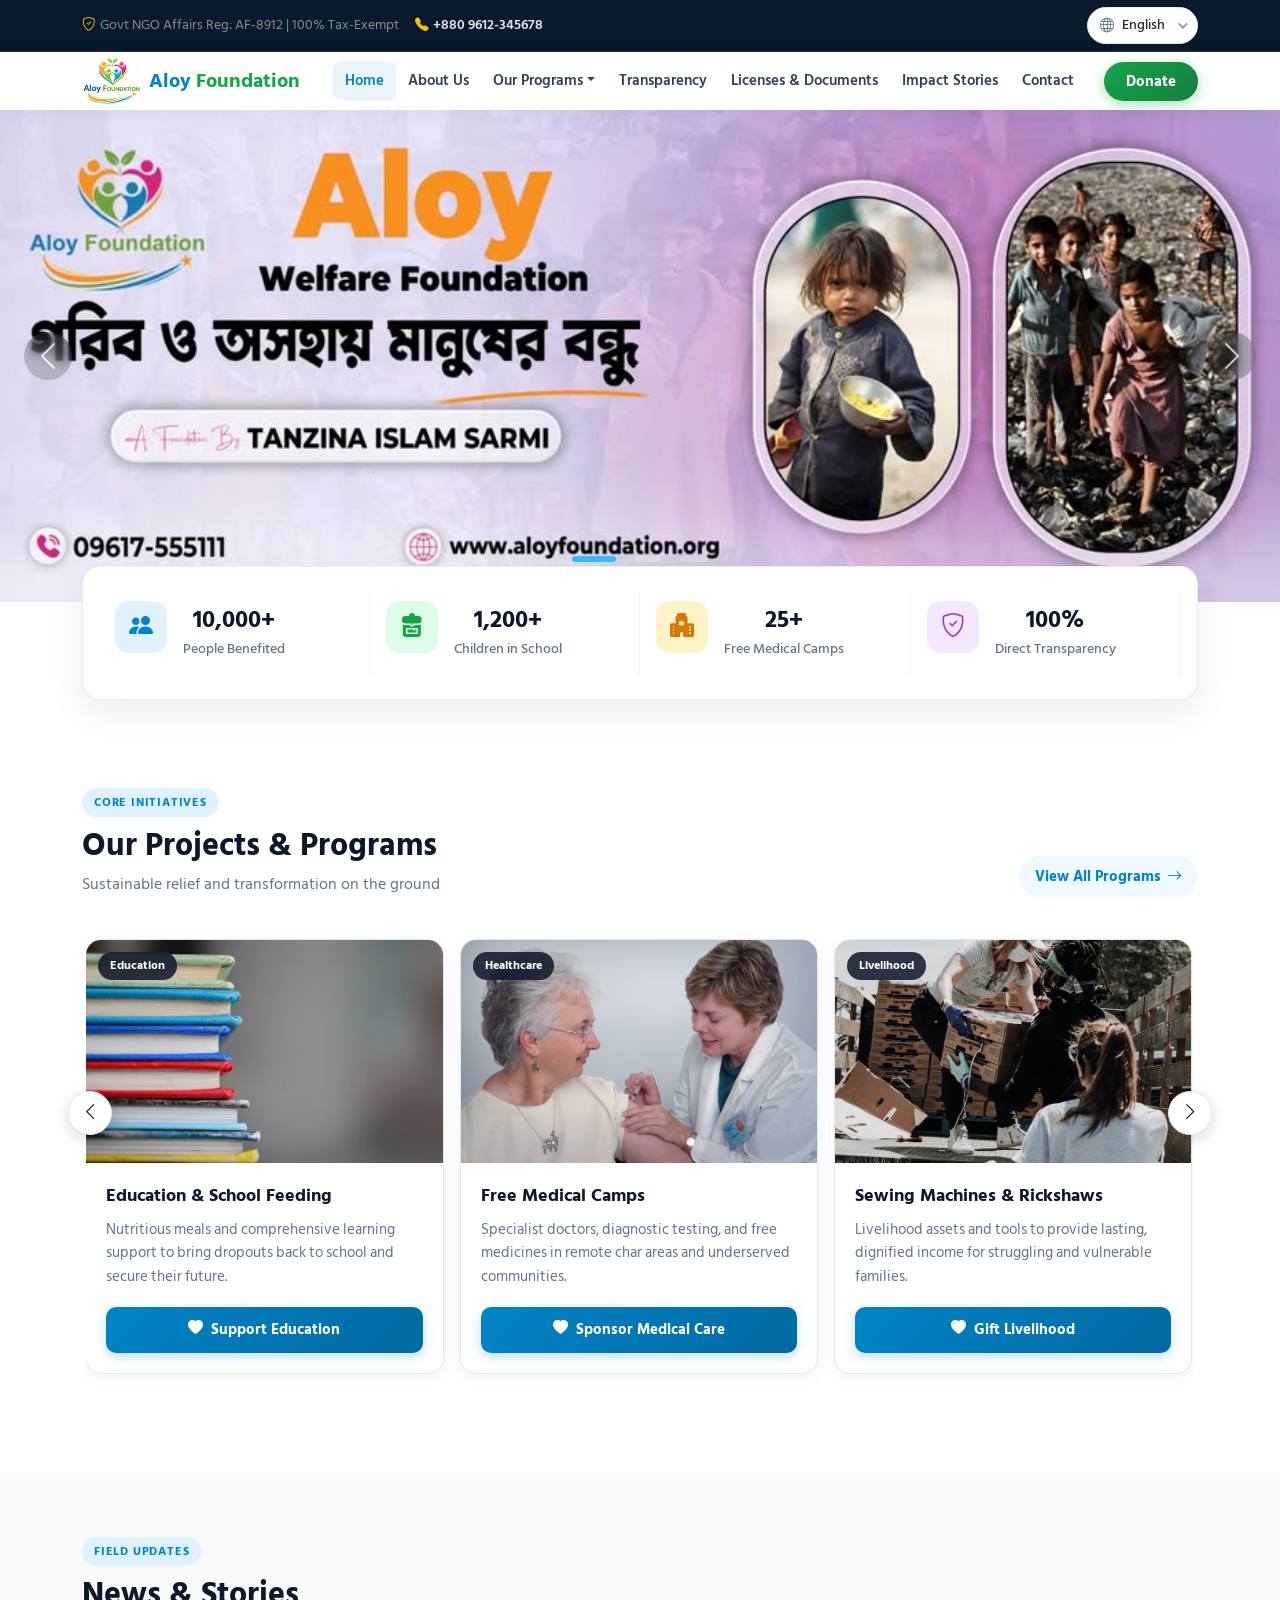
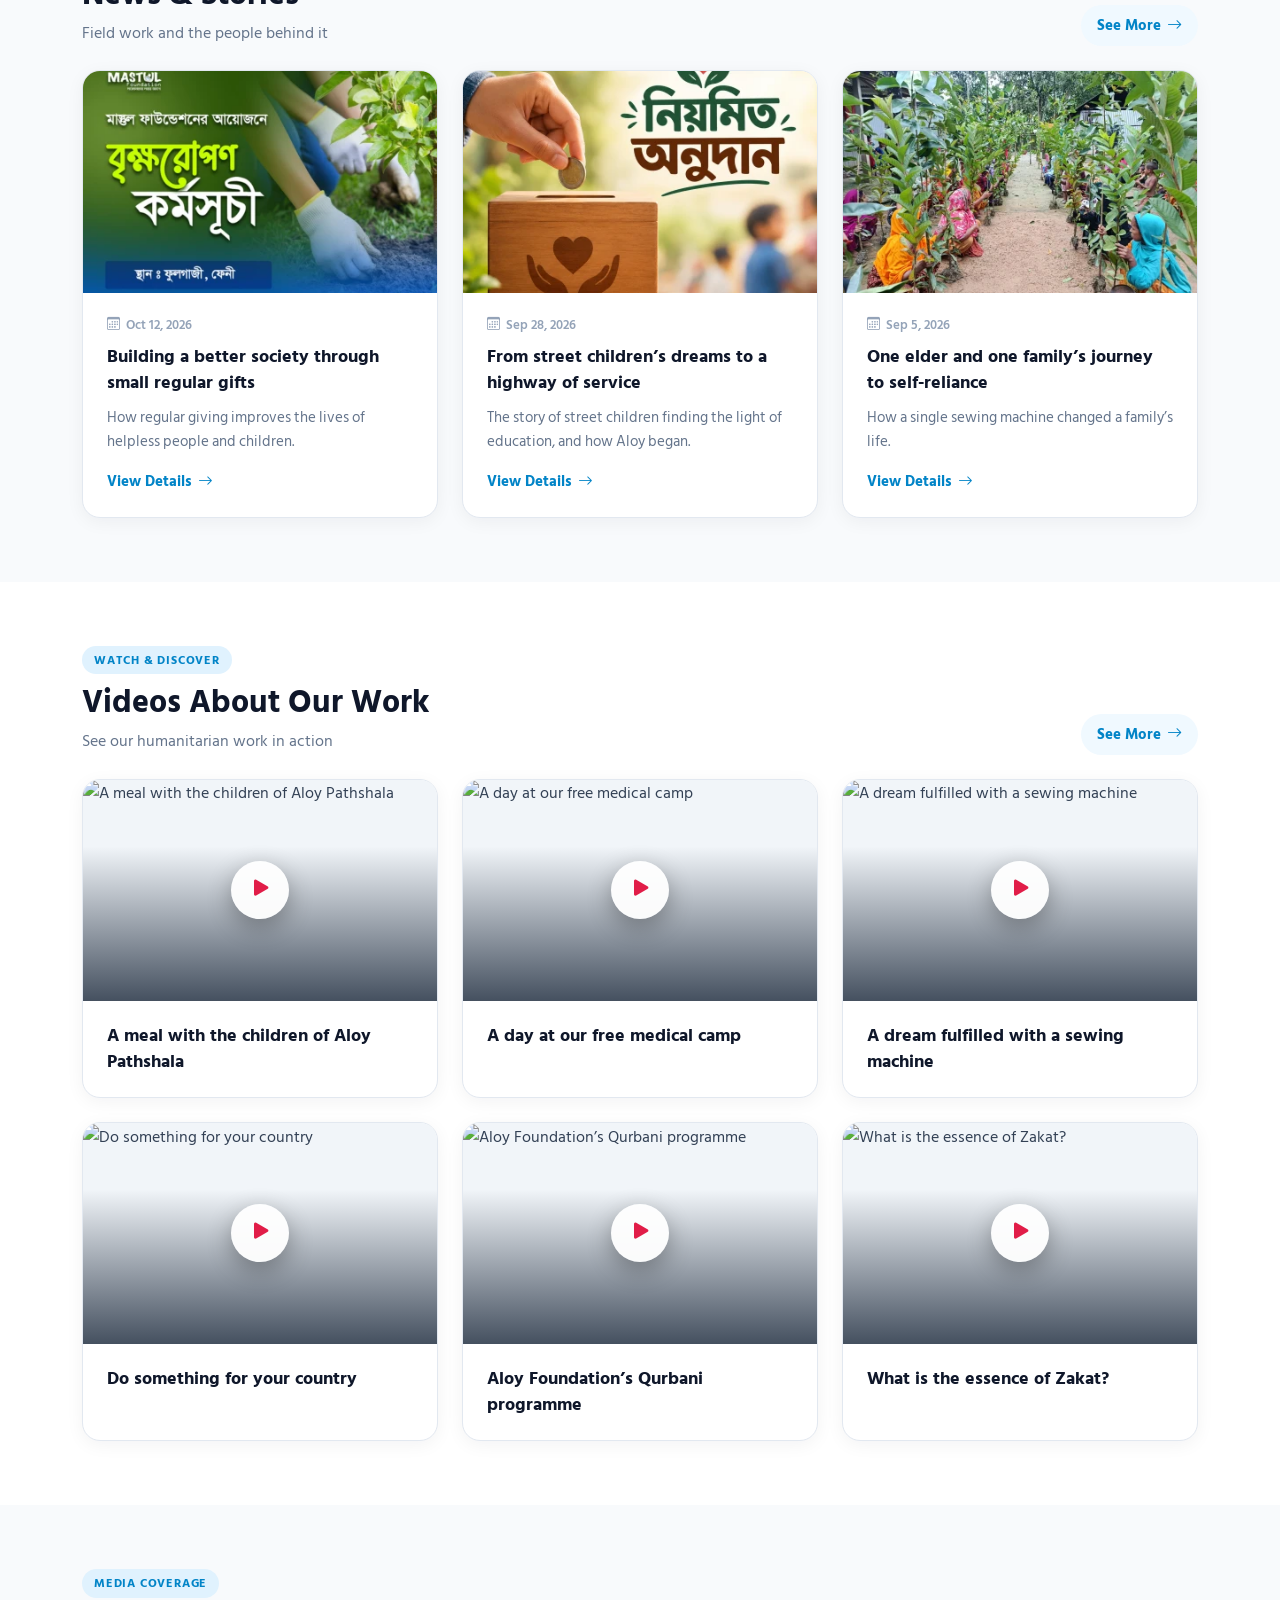
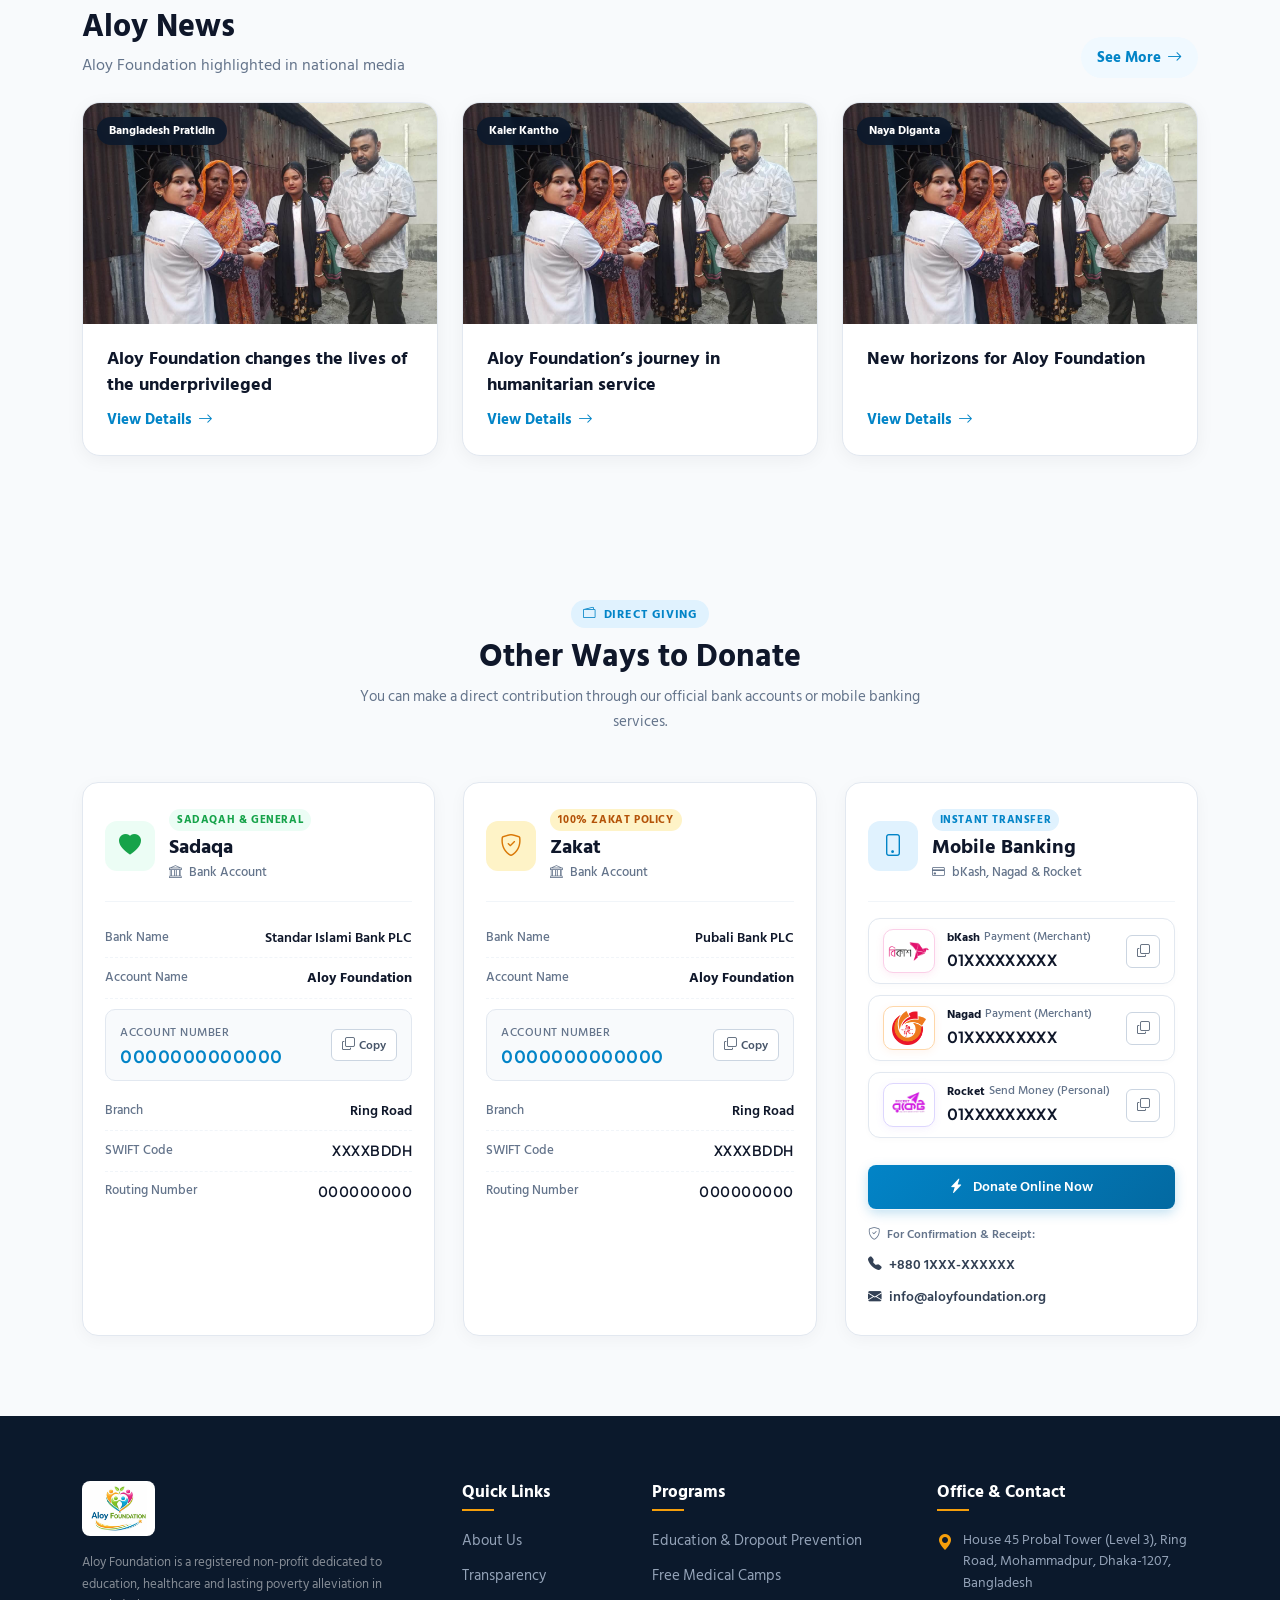
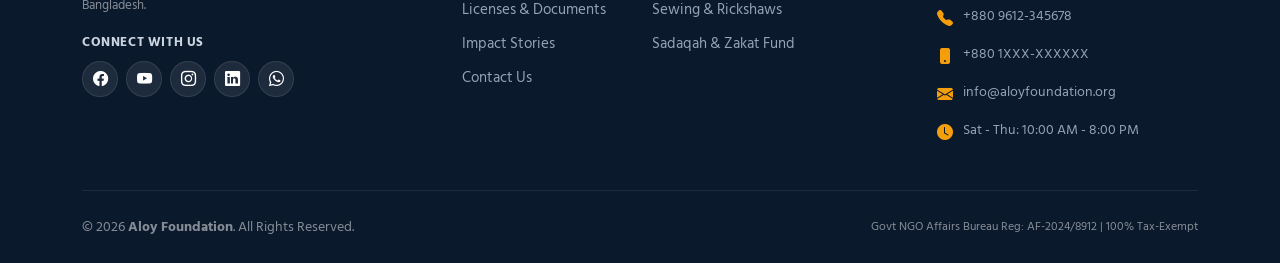
==== commit 2c72eefe: "added documents and storis file" ====
--- a/index.html
+++ b/index.html
@@ -37,27 +37,27 @@
   </head>
   <body>
     <!-- ===== TOP BAR  ===== -->
-
+    <!-- ===== TOP BAR ===== -->
     <div class="top-bar">
       <div
         class="container d-flex flex-wrap justify-content-between align-items-center"
       >
         <div class="d-flex align-items-center gap-3">
-          <span class="d-none d-md-inline text-white-50"
-            ><i class="bi bi-shield-check text-warning me-1"></i>Govt NGO
-            Affairs Reg: AF-8912 | 100% Tax-Exempt</span
-          >
-          <span class="d-flex align-items-center gap-1"
-            ><i class="bi bi-telephone-fill text-warning"></i>
+          <span class="d-none d-md-inline text-white-50">
+            <i class="bi bi-shield-check text-warning me-1"></i>Govt NGO Affairs
+            Reg: AF-8912 | 100% Tax-Exempt
+          </span>
+          <span class="d-flex align-items-center gap-1">
+            <i class="bi bi-telephone-fill text-warning"></i>
             <a href="tel:+8809612345678" class="fw-semibold"
               >+880 9612-345678</a
-            ></span
-          >
+            >
+          </span>
         </div>
         <div class="language-switcher-container">
           <div class="language-select-wrapper">
             <span class="language-icon">
-              <i class="fas fa-globe"></i>
+              <i class="bi bi-globe"></i>
             </span>
             <select
               id="languageSwitcher"
@@ -70,7 +70,6 @@
               <option value="hi">हिन्दी</option>
             </select>
           </div>
-          <!-- Hidden Google Translate Element -->
           <div id="google_translate_element"></div>
         </div>
       </div>
@@ -89,15 +88,10 @@
             class="rounded"
           />
           <div class="d-flex flex-column">
-            <span class="fw-bold fs-5 lh-1" style="color: var(--aloy-blue)"
-              >Aloy
-              <span style="color: var(--aloy-green-dark)"
-                >Foundation</span
-              ></span
-            >
-            <!-- <small class="text-muted fw-semibold" style="font-size: 0.72rem"
-                >Aloy Welfare Foundation Bangladesh</small
-              > -->
+            <span class="fw-bold fs-5 lh-1" style="color: var(--aloy-blue)">
+              Aloy
+              <span style="color: var(--aloy-green-dark)">Foundation</span>
+            </span>
           </div>
         </a>
         <button
@@ -111,7 +105,7 @@
         <div class="collapse navbar-collapse" id="navMain">
           <ul class="navbar-nav mx-auto mb-2 mb-lg-0">
             <li class="nav-item">
-              <a class="nav-link active" href="index.html">Home</a>
+              <a class="nav-link" href="index.html">Home</a>
             </li>
             <li class="nav-item">
               <a class="nav-link" href="about.html">About Us</a>
@@ -141,17 +135,17 @@
                 </li>
               </ul>
             </li>
-            <!-- <li class="nav-item">
-                <a class="nav-link" href="transparency.html">Transparency</a>
-              </li>
-              <li class="nav-item">
-                <a class="nav-link" href="documents.html"
-                  >Licenses &amp; Documents</a
-                >
-              </li>
-              <li class="nav-item">
-                <a class="nav-link" href="stories.html">Impact Stories</a>
-              </li> -->
+            <li class="nav-item">
+              <a class="nav-link" href="transparency.html">Transparency</a>
+            </li>
+            <li class="nav-item">
+              <a class="nav-link active" href="documents.html"
+                >Licenses &amp; Documents</a
+              >
+            </li>
+            <li class="nav-item">
+              <a class="nav-link" href="stories.html">Impact Stories</a>
+            </li>
             <li class="nav-item">
               <a class="nav-link" href="contact.html">Contact</a>
             </li>
@@ -162,7 +156,7 @@
             data-bs-toggle="modal"
             data-bs-target="#donationModal"
           >
-            <i class="bi bi-heart-fill"></i> <span>Donate Now</span>
+            <span>Donate</span>
           </button>
         </div>
       </nav>
--- a/assets/css/style.css
+++ b/assets/css/style.css
@@ -103,7 +103,7 @@
   );
   color: #fff !important;
   font-weight: 700;
-  padding: 10px 22px;
+  padding: 7px 22px;
   border-radius: var(--aloy-radius-pill);
   border: none;
   font-size: 0.95rem;
@@ -499,7 +499,7 @@
 .page-hero {
   background: linear-gradient(135deg, #093758 0%, #0b192c 100%);
   color: #ffffff;
-  padding: 70px 0 50px 0;
+  padding: 20px 0 20px 0;
   position: relative;
   overflow: hidden;
 }
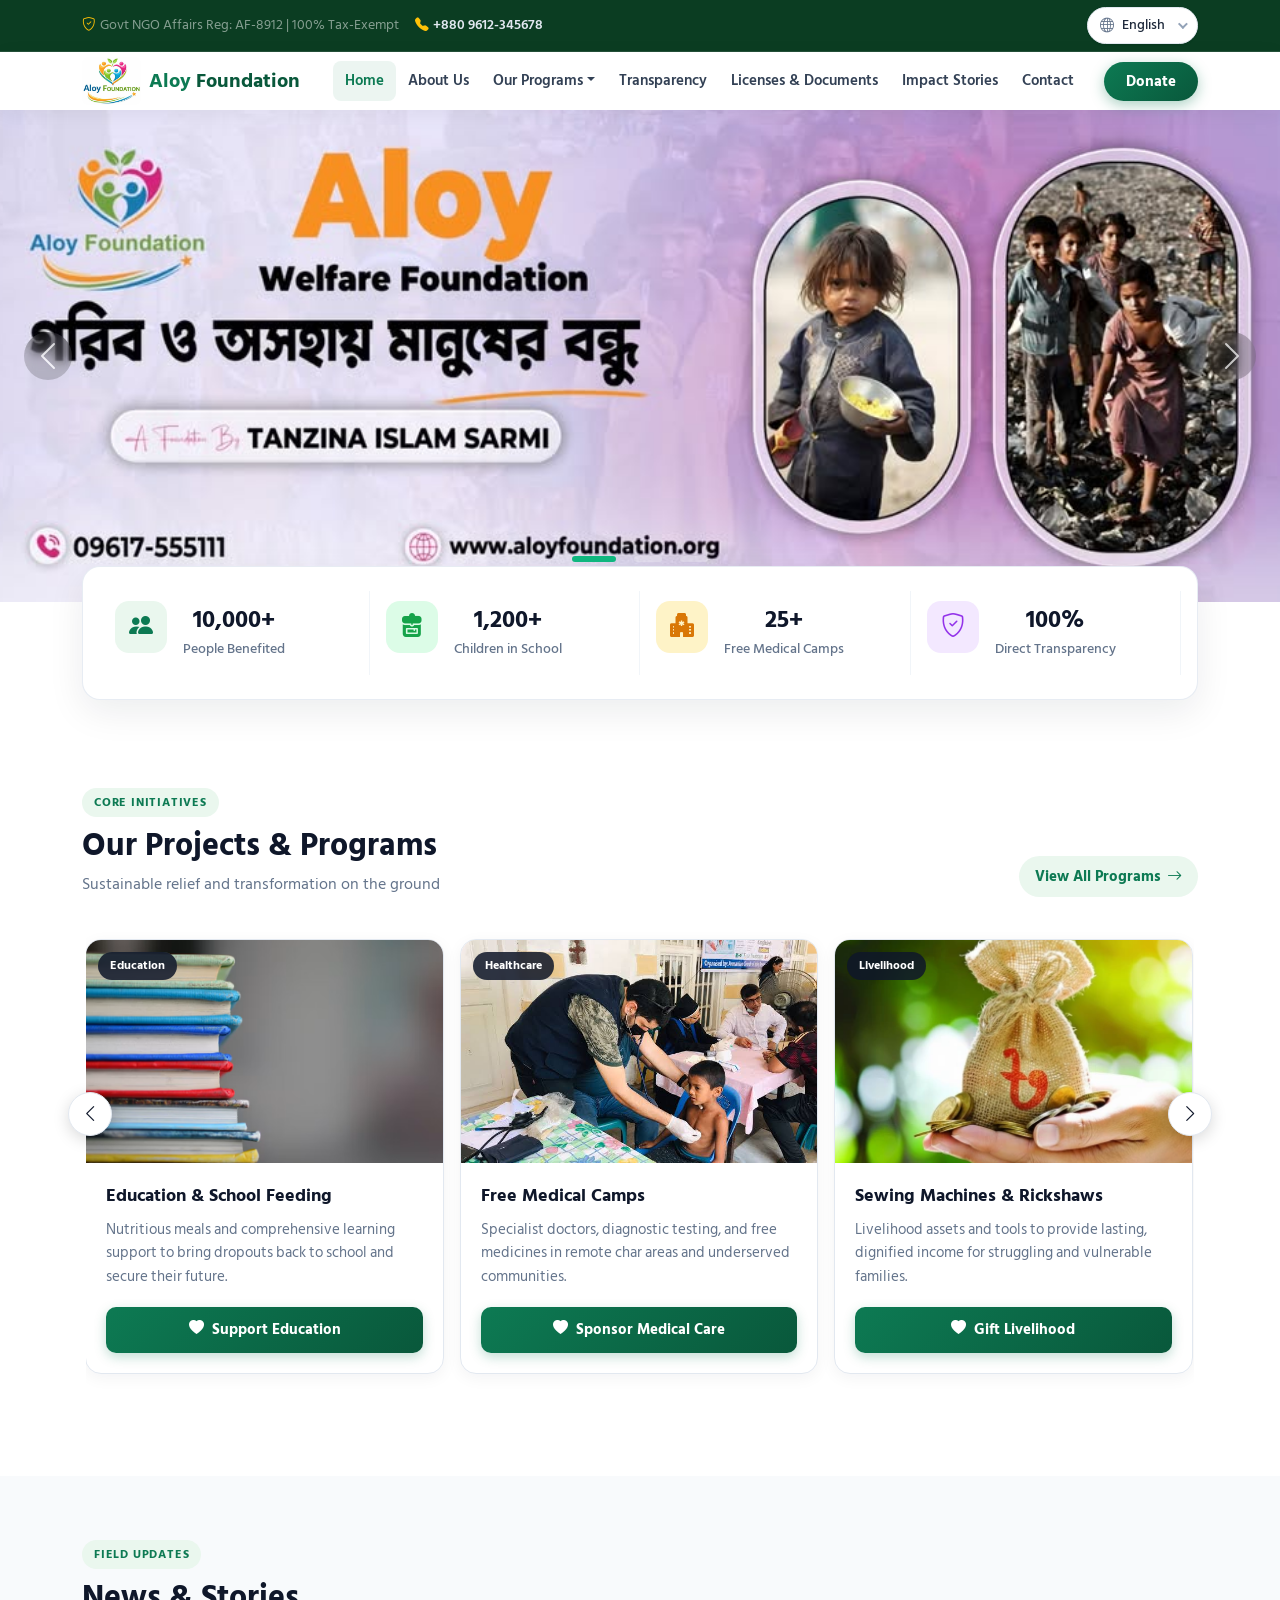
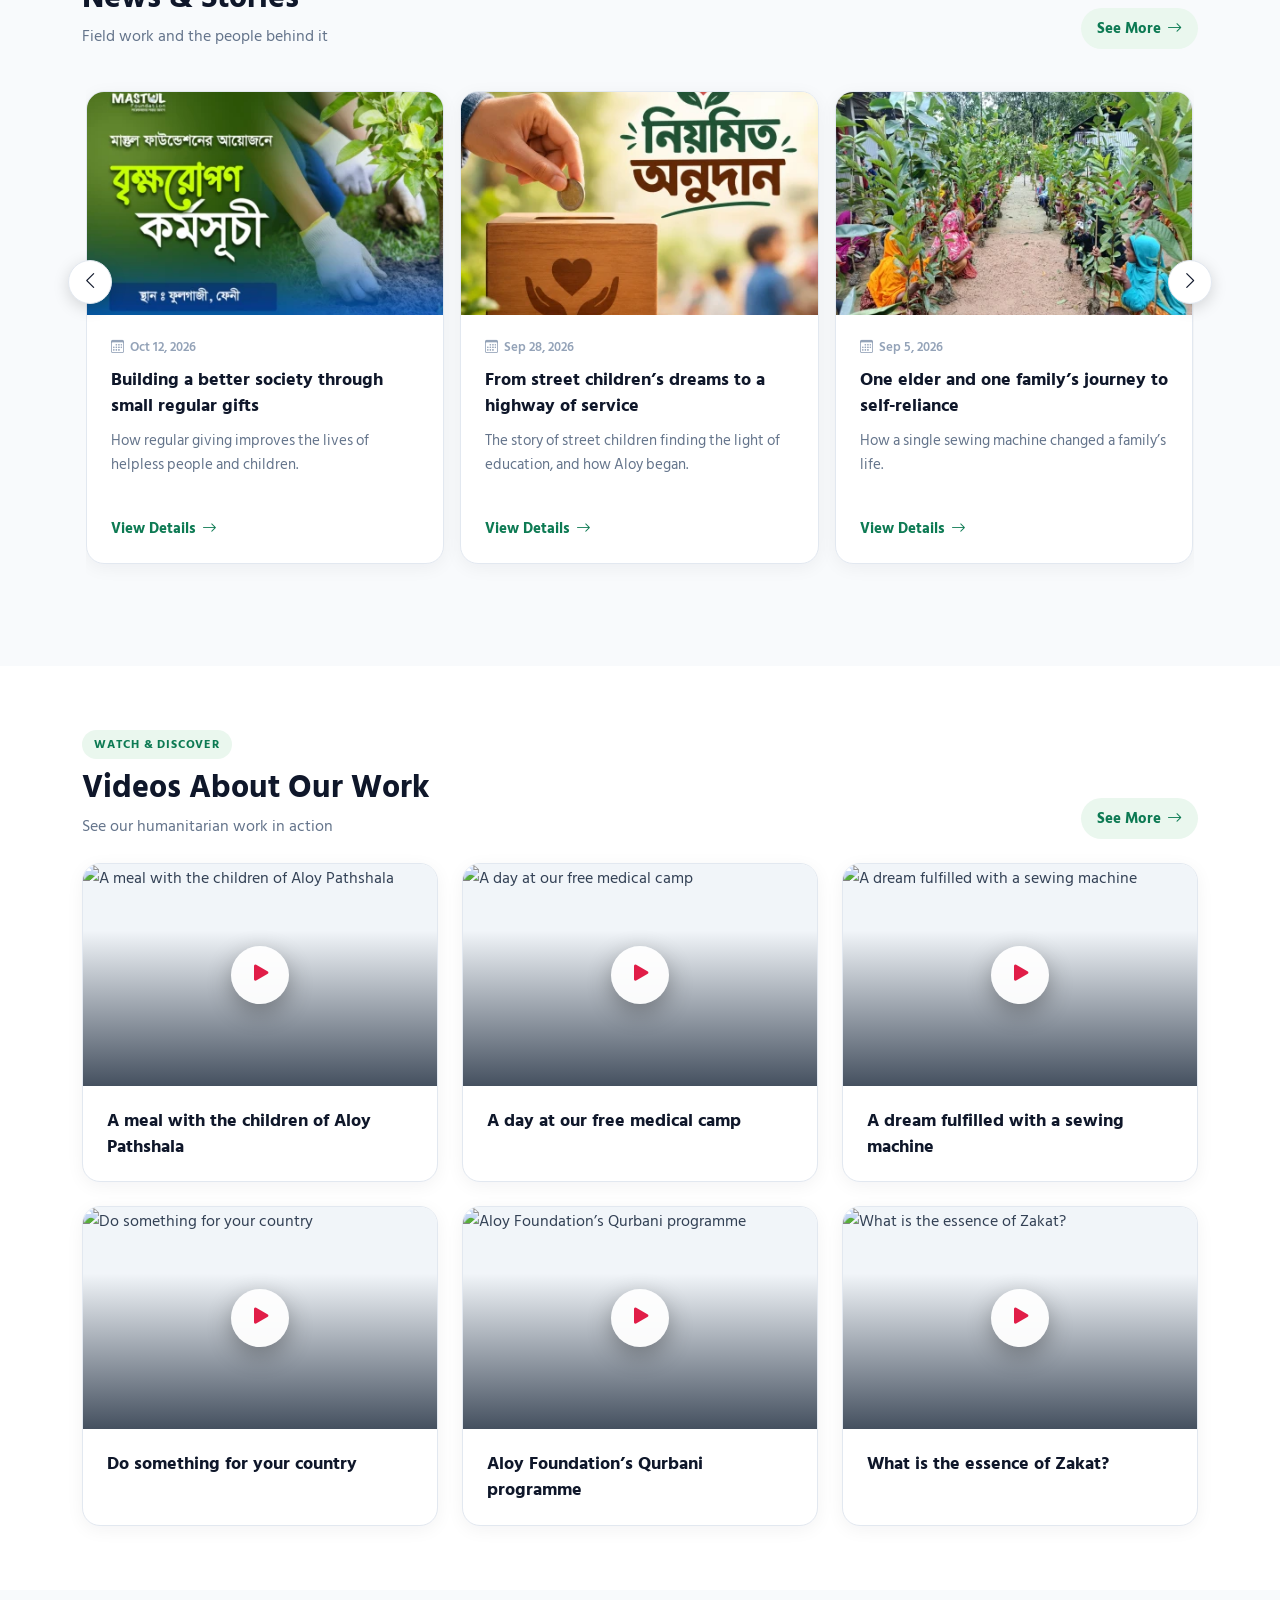
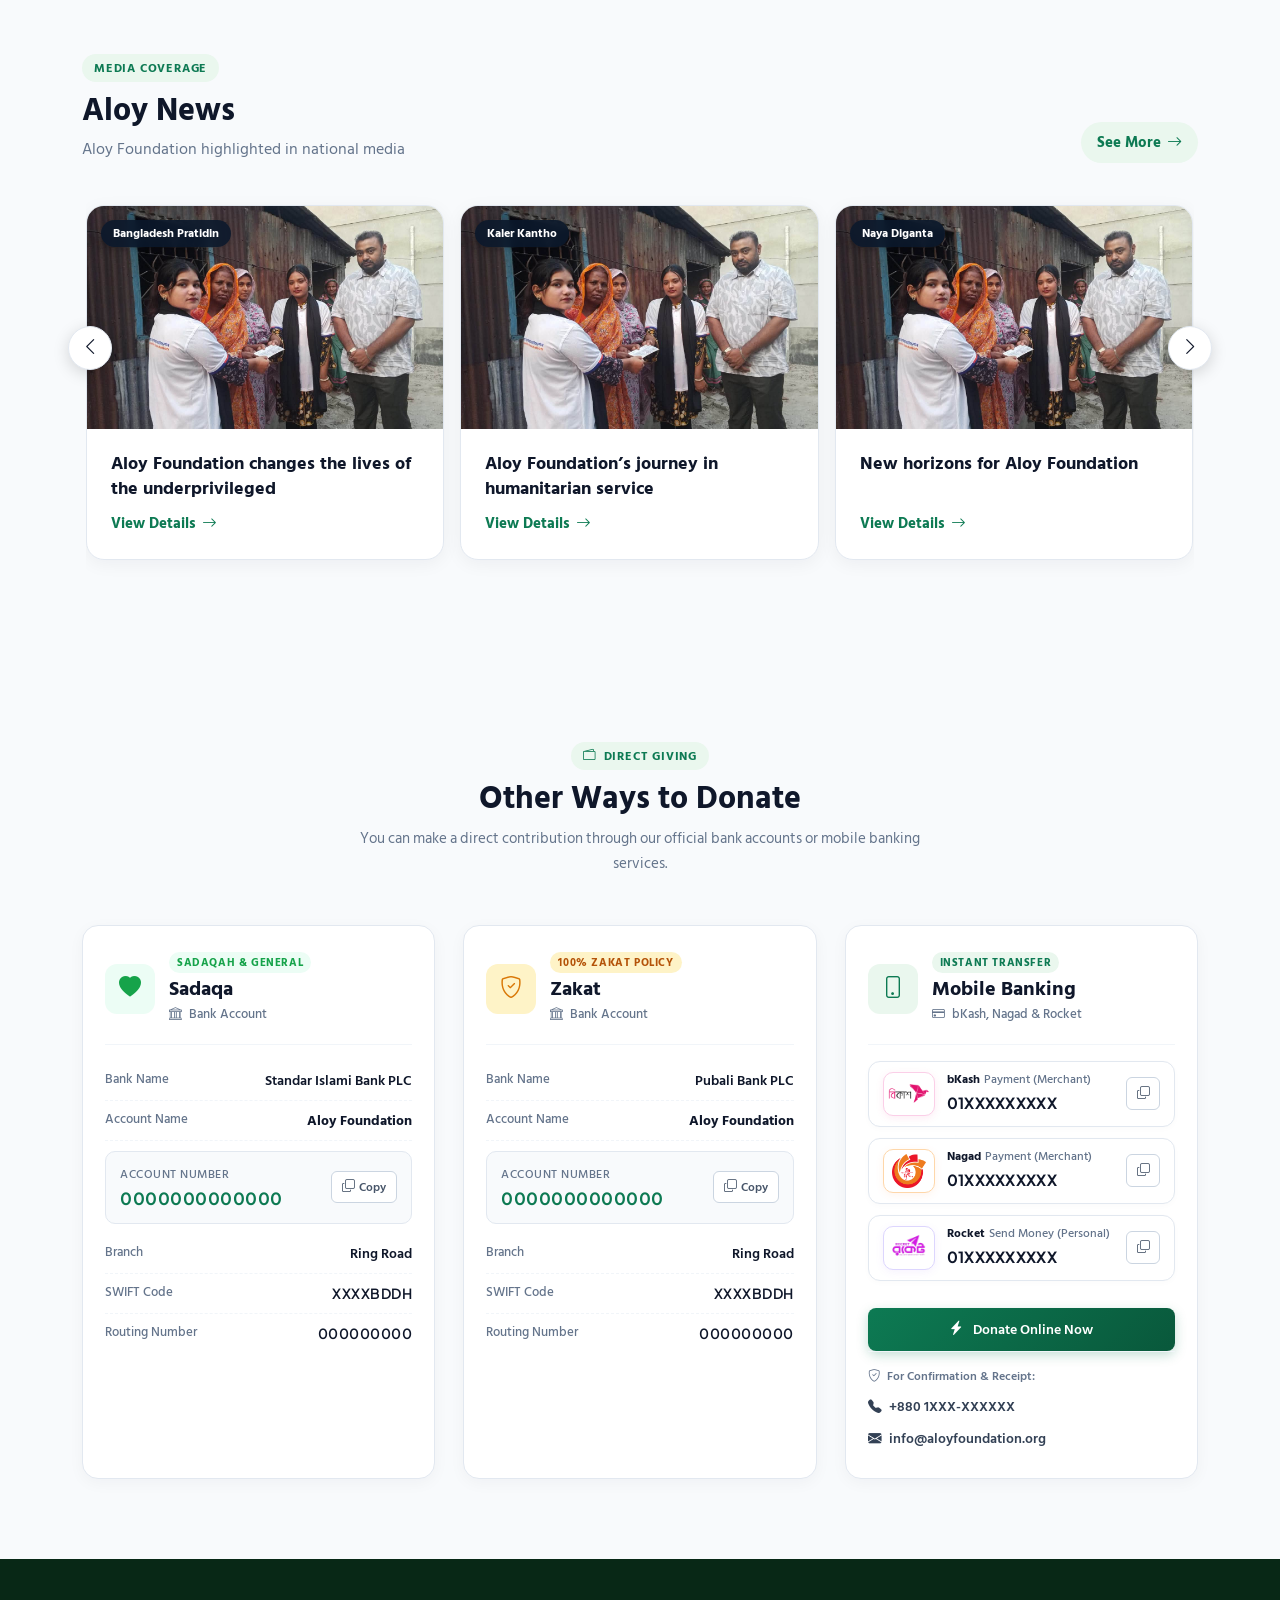
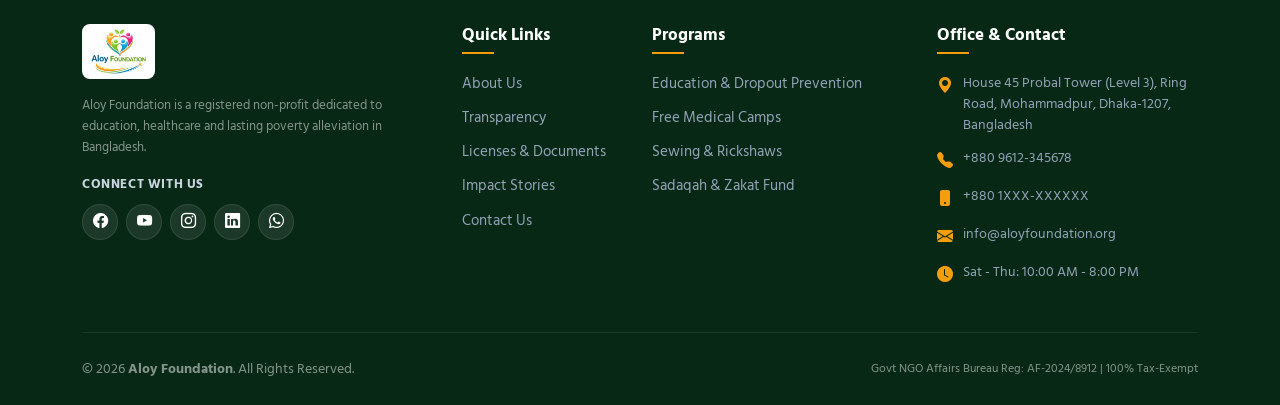
==== commit cc232c24: "green theme pattern UI" ====
--- a/index.html
+++ b/index.html
@@ -105,7 +105,7 @@
         <div class="collapse navbar-collapse" id="navMain">
           <ul class="navbar-nav mx-auto mb-2 mb-lg-0">
             <li class="nav-item">
-              <a class="nav-link" href="index.html">Home</a>
+              <a class="nav-link active" href="index.html">Home</a>
             </li>
             <li class="nav-item">
               <a class="nav-link" href="about.html">About Us</a>
@@ -139,7 +139,7 @@
               <a class="nav-link" href="transparency.html">Transparency</a>
             </li>
             <li class="nav-item">
-              <a class="nav-link active" href="documents.html"
+              <a class="nav-link" href="documents.html"
                 >Licenses &amp; Documents</a
               >
             </li>
@@ -392,6 +392,30 @@
                 </button>
               </div>
             </article>
+            <article class="prog-card">
+              <div class="prog-img-wrap">
+                <img
+                  src="assets/images/programs/6.jpg"
+                  alt="Emergency Relief Fund"
+                />
+                <span class="prog-tag">Healthcare</span>
+              </div>
+              <div class="prog-body">
+                <h3 class="prog-title">Health Support</h3>
+                <p class="prog-text">
+                  Bringing Compassionate Healthcare to the Underserved A large
+                  segment of Bangladesh’s population still lacks access to basic
+                  healthcare due to poverty, remote living conditions, high
+                  treatment costs, and low awareness. To change this reality,
+                  MASTUL Foundation operates its comprehensive Health Support
+                  Program, ensuring accessible and affordable medical services
+                  for marginalized communities.
+                </p>
+                <button type="button" class="prog-donate" data-cause="general">
+                  <i class="bi bi-heart-fill"></i> Healthcare
+                </button>
+              </div>
+            </article>
           </div>
         </div>
       </div>
@@ -412,11 +436,14 @@
             >See More <i class="bi bi-arrow-right"></i
           ></a>
         </div>
-        <div class="row g-4">
-          <div class="col-12 col-md-6 col-lg-4">
-            <article class="m-card h-100">
-              <div class="m-media ratio-wide">
-                <img src="assets/images/stories/1.jpg" alt="" />
+        <div class="prog-box home-owl-wrap">
+          <div id="storiesOwl" class="owl-carousel owl-theme">
+            <article class="m-card">
+              <div class="m-media ratio-wide">
+                <img
+                  src="assets/images/stories/1.jpg"
+                  alt="Building a better society"
+                />
               </div>
               <div class="m-body">
                 <span class="m-date"
@@ -434,11 +461,13 @@
                 ></a>
               </div>
             </article>
-          </div>
-          <div class="col-12 col-md-6 col-lg-4">
-            <article class="m-card h-100">
-              <div class="m-media ratio-wide">
-                <img src="assets/images/stories/2.jpg" alt="" />
+
+            <article class="m-card">
+              <div class="m-media ratio-wide">
+                <img
+                  src="assets/images/stories/2.jpg"
+                  alt="Street children education"
+                />
               </div>
               <div class="m-body">
                 <span class="m-date"
@@ -456,11 +485,13 @@
                 ></a>
               </div>
             </article>
-          </div>
-          <div class="col-12 col-md-6 col-lg-4">
-            <article class="m-card h-100">
-              <div class="m-media ratio-wide">
-                <img src="assets/images/stories/3.jpg" alt="" />
+
+            <article class="m-card">
+              <div class="m-media ratio-wide">
+                <img
+                  src="assets/images/stories/3.jpg"
+                  alt="Elder self reliance"
+                />
               </div>
               <div class="m-body">
                 <span class="m-date"
@@ -471,6 +502,78 @@
                 </h3>
                 <p class="m-text clamp-3">
                   How a single sewing machine changed a family’s life.
+                </p>
+                <a href="stories.html" class="m-link"
+                  >View Details <i class="bi bi-arrow-right"></i
+                ></a>
+              </div>
+            </article>
+
+            <article class="m-card">
+              <div class="m-media ratio-wide">
+                <img
+                  src="assets/images/programs/1.jpg"
+                  alt="Free Education for 120 Street Children"
+                />
+              </div>
+              <div class="m-body">
+                <span class="m-date"
+                  ><i class="bi bi-calendar3"></i> Jul 22, 2026</span
+                >
+                <h3 class="m-title clamp-2">
+                  Free Education for 120 Street Children in Aloy Pathshala
+                </h3>
+                <p class="m-text clamp-3">
+                  Providing complete primary education, nutritious tiffin, and
+                  books to street kids in Dhaka.
+                </p>
+                <a href="stories.html" class="m-link"
+                  >View Details <i class="bi bi-arrow-right"></i
+                ></a>
+              </div>
+            </article>
+
+            <article class="m-card">
+              <div class="m-media ratio-wide">
+                <img
+                  src="assets/images/programs/2.jpg"
+                  alt="Restoring vision"
+                />
+              </div>
+              <div class="m-body">
+                <span class="m-date"
+                  ><i class="bi bi-calendar3"></i> Jul 14, 2026</span
+                >
+                <h3 class="m-title clamp-2">
+                  Restoring vision to 45 rural elders in Char areas
+                </h3>
+                <p class="m-text clamp-3">
+                  Specialist ophthalmology camp offering free cataract phaco
+                  surgeries and post-op care.
+                </p>
+                <a href="stories.html" class="m-link"
+                  >View Details <i class="bi bi-arrow-right"></i
+                ></a>
+              </div>
+            </article>
+
+            <article class="m-card">
+              <div class="m-media ratio-wide">
+                <img
+                  src="assets/images/programs/3.jpg"
+                  alt="Rahim proud journey"
+                />
+              </div>
+              <div class="m-body">
+                <span class="m-date"
+                  ><i class="bi bi-calendar3"></i> Jun 30, 2026</span
+                >
+                <h3 class="m-title clamp-2">
+                  From day laborer to rickshaw owner: Rahim's proud journey
+                </h3>
+                <p class="m-text clamp-3">
+                  With an interest-free battery rickshaw grant, Rahim now earns
+                  daily income for his family.
                 </p>
                 <a href="stories.html" class="m-link"
                   >View Details <i class="bi bi-arrow-right"></i
@@ -645,14 +748,14 @@
             >See More <i class="bi bi-arrow-right"></i
           ></a>
         </div>
-        <div class="row g-4">
-          <div class="col-12 col-md-6 col-lg-4">
-            <article class="m-card h-100">
-              <div class="m-media ratio-wide">
-                <img src="assets/images/news/1.jpg" alt="" /><span
-                  class="m-tag dark"
-                  >Bangladesh Pratidin</span
-                >
+        <div class="prog-box home-owl-wrap">
+          <div id="newsOwl" class="owl-carousel owl-theme">
+            <article class="m-card">
+              <div class="m-media ratio-wide">
+                <img
+                  src="assets/images/news/1.jpg"
+                  alt="Bangladesh Pratidin"
+                /><span class="m-tag dark">Bangladesh Pratidin</span>
               </div>
               <div class="m-body">
                 <h3 class="m-title clamp-2">
@@ -663,11 +766,10 @@
                 ></a>
               </div>
             </article>
-          </div>
-          <div class="col-12 col-md-6 col-lg-4">
-            <article class="m-card h-100">
-              <div class="m-media ratio-wide">
-                <img src="assets/images/news/1.jpg" alt="" /><span
+
+            <article class="m-card">
+              <div class="m-media ratio-wide">
+                <img src="assets/images/news/1.jpg" alt="Kaler Kantho" /><span
                   class="m-tag dark"
                   >Kaler Kantho</span
                 >
@@ -681,11 +783,10 @@
                 ></a>
               </div>
             </article>
-          </div>
-          <div class="col-12 col-md-6 col-lg-4">
-            <article class="m-card h-100">
-              <div class="m-media ratio-wide">
-                <img src="assets/images/news/1.jpg" alt="" /><span
+
+            <article class="m-card">
+              <div class="m-media ratio-wide">
+                <img src="assets/images/news/1.jpg" alt="Naya Diganta" /><span
                   class="m-tag dark"
                   >Naya Diganta</span
                 >
@@ -693,6 +794,57 @@
               <div class="m-body">
                 <h3 class="m-title clamp-2">
                   New horizons for Aloy Foundation
+                </h3>
+                <a href="stories.html" class="m-link"
+                  >View Details <i class="bi bi-arrow-right"></i
+                ></a>
+              </div>
+            </article>
+
+            <article class="m-card">
+              <div class="m-media ratio-wide">
+                <img
+                  src="assets/images/programs/1.jpg"
+                  alt="The Daily Star"
+                /><span class="m-tag dark">The Daily Star</span>
+              </div>
+              <div class="m-body">
+                <h3 class="m-title clamp-2">
+                  Spreading hope: Aloy Foundation's nationwide welfare reach
+                </h3>
+                <a href="stories.html" class="m-link"
+                  >View Details <i class="bi bi-arrow-right"></i
+                ></a>
+              </div>
+            </article>
+
+            <article class="m-card">
+              <div class="m-media ratio-wide">
+                <img
+                  src="assets/images/programs/3.jpg"
+                  alt="Prothom Alo"
+                /><span class="m-tag dark">Prothom Alo</span>
+              </div>
+              <div class="m-body">
+                <h3 class="m-title clamp-2">
+                  Empowering rural women through self-reliance initiatives
+                </h3>
+                <a href="stories.html" class="m-link"
+                  >View Details <i class="bi bi-arrow-right"></i
+                ></a>
+              </div>
+            </article>
+
+            <article class="m-card">
+              <div class="m-media ratio-wide">
+                <img
+                  src="assets/images/programs/2.jpg"
+                  alt="Dhaka Tribune"
+                /><span class="m-tag dark">Dhaka Tribune</span>
+              </div>
+              <div class="m-body">
+                <h3 class="m-title clamp-2">
+                  Frontline medical assistance reaching coastal communities
                 </h3>
                 <a href="stories.html" class="m-link"
                   >View Details <i class="bi bi-arrow-right"></i
@@ -1297,6 +1449,7 @@
     <script src="https://code.jquery.com/jquery-3.7.1.min.js"></script>
     <script src="https://cdnjs.cloudflare.com/ajax/libs/OwlCarousel2/2.3.4/owl.carousel.min.js"></script>
     <script>
+      // 1. Projects & Programs Carousel
       $("#programOwl").owlCarousel({
         loop: true,
         margin: 16,
@@ -1313,6 +1466,43 @@
         ],
         responsive: { 0: { items: 1 }, 768: { items: 2 }, 992: { items: 3 } },
       });
+
+      // 2. News & Stories Carousel
+      $("#storiesOwl").owlCarousel({
+        loop: true,
+        margin: 16,
+        nav: true,
+        dots: false,
+        slideBy: 1,
+        smartSpeed: 600,
+        autoplay: true,
+        autoplayTimeout: 4000,
+        autoplayHoverPause: true,
+        navText: [
+          '<i class="bi bi-chevron-left"></i>',
+          '<i class="bi bi-chevron-right"></i>',
+        ],
+        responsive: { 0: { items: 1 }, 768: { items: 2 }, 992: { items: 3 } },
+      });
+
+      // 3. Aloy News Carousel
+      $("#newsOwl").owlCarousel({
+        loop: true,
+        margin: 16,
+        nav: true,
+        dots: false,
+        slideBy: 1,
+        smartSpeed: 600,
+        autoplay: true,
+        autoplayTimeout: 4500,
+        autoplayHoverPause: true,
+        navText: [
+          '<i class="bi bi-chevron-left"></i>',
+          '<i class="bi bi-chevron-right"></i>',
+        ],
+        responsive: { 0: { items: 1 }, 768: { items: 2 }, 992: { items: 3 } },
+      });
+
       // Owl clones lose event listeners, so delegate the click
       $(document).on("click", ".prog-donate", function () {
         appState.selectedCause = this.dataset.cause;
--- a/assets/css/style.css
+++ b/assets/css/style.css
@@ -2,9 +2,10 @@
 ================================================================
    ALOY FOUNDATION - OFFICIAL STYLESHEET
    Brand Colors:
-   - Primary Blue: #0284c7 (from "Aloy")
-   - Primary Green: #4cae2a / #16a34a (from "FOUNDATION")
-   - Warm Amber/Orange: #f59e0b / #ea580c (from the Star & Swoosh)
+   - Primary Emerald Green: #0d7a53 (from Aloy Foundation Theme)
+   - Deep Nature Forest: #0b3d22 / #09583b
+   - Soft Nature Light: #eaf7ee / #d0ebd6
+   - Warm Amber/Gold: #f59e0b / #ea580c (from Star & Badges)
    - Care Rose: #e11d48 (from Heart figure)
 ================================================================
 */
@@ -12,13 +13,13 @@
 @import url("https://fonts.googleapis.com/css2?family=Hind+Siliguri:wght@300;400;500;600;700&family=Plus+Jakarta+Sans:wght@300;400;500;600;700;800&display=swap");
 
 :root {
-  --aloy-blue: #0284c7;
-  --aloy-blue-dark: #0369a1;
-  --aloy-blue-light: #e0f2fe;
-
-  --aloy-green: #4cae2a;
-  --aloy-green-dark: #16a34a;
-  --aloy-green-light: #ecfdf5;
+  --aloy-blue: #0d7a53;
+  --aloy-blue-dark: #09583b;
+  --aloy-blue-light: #eaf7ee;
+
+  --aloy-green: #0d7a53;
+  --aloy-green-dark: #09583b;
+  --aloy-green-light: #eaf7ee;
 
   --aloy-amber: #f59e0b;
   --aloy-amber-dark: #d97706;
@@ -44,6 +45,49 @@
 
   --font-en: "Plus Jakarta Sans", system-ui, -apple-system, sans-serif;
   --font-bn: "Hind Siliguri", "Plus Jakarta Sans", sans-serif;
+}
+
+/* ==========================================
+   BOOTSTRAP THEME OVERRIDES (Unified Emerald Green Theme)
+   ========================================== */
+.text-primary {
+  color: var(--aloy-blue) !important;
+}
+.bg-primary {
+  background-color: var(--aloy-blue) !important;
+}
+.border-primary {
+  border-color: var(--aloy-blue) !important;
+}
+.btn-primary {
+  background-color: var(--aloy-blue) !important;
+  border-color: var(--aloy-blue) !important;
+  color: #ffffff !important;
+}
+.btn-primary:hover,
+.btn-primary:focus,
+.btn-primary:active {
+  background-color: var(--aloy-blue-dark) !important;
+  border-color: var(--aloy-blue-dark) !important;
+  color: #ffffff !important;
+}
+.btn-outline-primary {
+  color: var(--aloy-blue) !important;
+  border-color: var(--aloy-blue) !important;
+}
+.btn-outline-primary:hover,
+.btn-outline-primary:focus,
+.btn-outline-primary:active {
+  background-color: var(--aloy-blue) !important;
+  border-color: var(--aloy-blue) !important;
+  color: #ffffff !important;
+}
+.badge.bg-primary {
+  background-color: var(--aloy-blue) !important;
+  color: #ffffff !important;
+}
+.progress-bar.bg-primary {
+  background-color: var(--aloy-blue) !important;
 }
 
 /* Base & Typography */
@@ -107,7 +151,7 @@
   border-radius: var(--aloy-radius-pill);
   border: none;
   font-size: 0.95rem;
-  box-shadow: 0 4px 14px rgba(2, 132, 199, 0.35);
+  box-shadow: 0 4px 14px rgba(13, 122, 83, 0.35);
   transition: all 0.25s ease;
   display: inline-flex;
   align-items: center;
@@ -116,18 +160,18 @@
 }
 .btn-aloy-primary:hover {
   transform: translateY(-2px);
-  box-shadow: 0 8px 20px rgba(2, 132, 199, 0.45);
+  box-shadow: 0 8px 20px rgba(13, 122, 83, 0.45);
 }
 
 .btn-aloy-donate {
-  background: linear-gradient(135deg, #16a34a 0%, #15803d 100%);
+  background: linear-gradient(135deg, #0d7a53 0%, #09583b 100%);
   color: #fff !important;
   font-weight: 700;
   padding: 10px 22px;
   border-radius: var(--aloy-radius-pill);
   border: none;
   font-size: 0.95rem;
-  box-shadow: 0 4px 14px rgba(22, 163, 74, 0.35);
+  box-shadow: 0 4px 14px rgba(13, 122, 83, 0.35);
   animation: pulse-green 2.5s infinite;
   display: inline-flex;
   align-items: center;
@@ -136,13 +180,13 @@
 }
 .btn-aloy-donate:hover {
   transform: translateY(-2px);
-  box-shadow: 0 8px 22px rgba(22, 163, 74, 0.5);
-  background: linear-gradient(135deg, #15803d 0%, #166534 100%);
+  box-shadow: 0 8px 22px rgba(13, 122, 83, 0.45);
+  background: linear-gradient(135deg, #09583b 0%, #0b3d22 100%);
 }
 
 @keyframes pulse-green {
   0% {
-    box-shadow: 0 0 0 0 rgba(22, 163, 74, 0.5);
+    box-shadow: 0 0 0 0 rgba(13, 122, 83, 0.45);
   }
   70% {
     box-shadow: 0 0 0 10px rgba(22, 163, 74, 0);
@@ -173,7 +217,7 @@
    TOP UTILITY BAR
    ========================================== */
 .top-bar {
-  background-color: #0b192c;
+  background-color: #0b3d22;
   color: #cbd5e1;
   font-size: 0.85rem;
   padding: 7px 0;
@@ -251,7 +295,7 @@
 .nav-link:hover,
 .nav-link.active {
   color: var(--aloy-blue) !important;
-  background-color: rgba(2, 132, 199, 0.08);
+  background-color: rgba(13, 122, 83, 0.08);
 }
 
 .dropdown-menu {
@@ -352,7 +396,7 @@
   margin-bottom: 20px;
 }
 .hero-title .highlight-blue {
-  color: #38bdf8;
+  color: #6ee7b7;
 }
 .hero-title .highlight-green {
   color: #4ade80;
@@ -495,56 +539,80 @@
 
 /* ==========================================
    PAGE HERO / SUBPAGE HEADER
+   (Green Nature & Clean Curves matching documents.html)
    ========================================== */
 .page-hero {
-  background: linear-gradient(135deg, #093758 0%, #0b192c 100%);
+  background: linear-gradient(105deg, #0b3d22 0%, #125832 50%, #1a7a44 100%);
   color: #ffffff;
-  padding: 20px 0 20px 0;
+  padding: 45px 0 60px 0;
   position: relative;
   overflow: hidden;
+  border-bottom: none;
+}
+.page-hero::before {
+  content: "";
+  position: absolute;
+  top: 0;
+  right: 0;
+  bottom: 0;
+  width: 50%;
+  background: radial-gradient(
+    circle at 80% 30%,
+    rgba(76, 175, 80, 0.35) 0%,
+    transparent 65%
+  );
+  pointer-events: none;
 }
 .page-hero::after {
   content: "";
   position: absolute;
-  top: -80px;
-  right: -80px;
-  width: 300px;
-  height: 300px;
-  background: radial-gradient(
-    circle,
-    rgba(2, 132, 199, 0.25) 0%,
-    rgba(0, 0, 0, 0) 70%
-  );
-  border-radius: 50%;
+  bottom: -1px;
+  left: 0;
+  right: 0;
+  height: 24px;
+  background-color: #ffffff;
+  clip-path: ellipse(55% 100% at 50% 100%);
+  pointer-events: none;
 }
 .page-hero-title {
-  font-size: 2.5rem;
+  font-size: 2.6rem;
   font-weight: 800;
   color: #ffffff;
   margin-bottom: 12px;
+  letter-spacing: -0.5px;
 }
 .page-hero-lead {
-  font-size: 1.1rem;
-  color: #cbd5e1;
+  font-size: 1.05rem;
+  color: rgba(255, 255, 255, 0.9);
   max-width: 720px;
+  line-height: 1.6;
 }
 .page-breadcrumb {
   display: flex;
   align-items: center;
   gap: 8px;
-  font-size: 0.85rem;
-  color: #94a3b8;
+  font-size: 0.9rem;
+  color: rgba(255, 255, 255, 0.85);
   margin-bottom: 14px;
 }
 .page-breadcrumb a {
-  color: #38bdf8;
+  color: #ffffff;
+  font-weight: 500;
+  text-decoration: none;
+}
+.page-breadcrumb a:hover {
+  text-decoration: underline;
+  color: #a7f3d0;
+}
+.page-breadcrumb span {
+  opacity: 0.7;
 }
 
 /* ==========================================
    STATS COUNTER SECTION
    ========================================== */
 .impact-stats-section {
-  background: linear-gradient(135deg, #093758 0%, #0b192c 100%);
+  background: linear-gradient(135deg, #0b3d22 0%, #072515 100%);
   color: #ffffff;
   padding: 55px 0;
   position: relative;
@@ -652,7 +720,7 @@
   box-shadow: 0 4px 10px rgba(0, 0, 0, 0.2);
 }
 .pill-education {
-  background-color: #0284c7;
+  background-color: #0d7a53;
 }
 .pill-health {
   background-color: #e11d48;
@@ -721,8 +789,8 @@
   color: #ef4444;
 }
 .doc-icon-cert {
-  background: #e0f2fe;
-  color: #0284c7;
+  background: #eaf7ee;
+  color: #0d7a53;
 }
 .doc-icon-tax {
   background: #dcfce7;
@@ -847,7 +915,7 @@
 
 /* Volunteer CTA Banner */
 .volunteer-banner {
-  background: linear-gradient(135deg, #0284c7 0%, #0369a1 100%);
+  background: linear-gradient(105deg, #0b3d22 0%, #125832 50%, #1a7a44 100%);
   border-radius: var(--aloy-radius-lg);
   padding: 50px 40px;
   color: #ffffff;
@@ -868,7 +936,7 @@
 
 /* Footer */
 .footer-main {
-  background-color: #0b192c;
+  background-color: #082816;
   color: #94a3b8;
   padding-top: 65px;
   padding-bottom: 25px;
@@ -1286,8 +1354,8 @@
 }
 
 .mfs-icon {
-  background-color: #e0f2fe;
-  color: #0284c7;
+  background-color: #eaf7ee;
+  color: #0d7a53;
 }
 
 .card-headings {
@@ -1318,8 +1386,8 @@
 }
 
 .blue-badge {
-  background: #e0f2fe;
-  color: #0284c7;
+  background: #eaf7ee;
+  color: #0d7a53;
 }
 
 .card-title {
@@ -1394,7 +1462,7 @@
 
 .meta-row.highlight-box .meta-val {
   font-size: 1.05rem;
-  color: #0284c7;
+  color: #0d7a53;
   font-weight: 700;
 }
 
@@ -1416,9 +1484,9 @@
 }
 
 .btn-copy:hover {
-  background: #0284c7;
+  background: #0d7a53;
   color: #ffffff;
-  border-color: #0284c7;
+  border-color: #0d7a53;
 }
 
 .btn-copy.copied {
@@ -1529,7 +1597,7 @@
 
 /* Donate Online Action Button */
 .donate-btn-action {
-  background: linear-gradient(135deg, #0284c7 0%, #0369a1 100%);
+  background: linear-gradient(135deg, #0d7a53 0%, #09583b 100%);
   color: #ffffff;
   border: none;
   border-radius: 8px;
@@ -1542,14 +1610,14 @@
   justify-content: center;
   gap: 6px;
   transition: all 0.25s ease;
-  box-shadow: 0 4px 12px rgba(2, 132, 199, 0.25);
+  box-shadow: 0 4px 12px rgba(13, 122, 83, 0.25);
 }
 
 .donate-btn-action:hover {
-  background: linear-gradient(135deg, #0369a1 0%, #075985 100%);
+  background: linear-gradient(135deg, #09583b 0%, #0b3d22 100%);
   color: #ffffff;
   transform: translateY(-2px);
-  box-shadow: 0 6px 16px rgba(2, 132, 199, 0.35);
+  box-shadow: 0 6px 16px rgba(13, 122, 83, 0.35);
 }
 
 /* Contact / Confirmation Box */
@@ -1579,7 +1647,7 @@
 }
 
 .contact-row a:hover {
-  color: #0284c7;
+  color: #0d7a53;
 }
 
 /* Responsive Breakpoints */
@@ -1591,3 +1659,82 @@
     gap: 24px;
   }
 }
+
+/* ================================================================
+   SHARED THEME PATTERNS (Directly from documents.html design system)
+   ================================================================ */
+.theme-contact-banner {
+  background: #eaf7ee;
+  border: 1px solid #d0ebd6;
+  border-radius: 16px;
+  padding: 26px 32px;
+  margin-top: 45px;
+  margin-bottom: 30px;
+  display: flex;
+  flex-wrap: wrap;
+  align-items: center;
+  justify-content: space-between;
+  gap: 20px;
+  position: relative;
+  overflow: hidden;
+}
+
+.theme-contact-banner::after {
+  content: "";
+  position: absolute;
+  right: -20px;
+  bottom: -30px;
+  width: 120px;
+  height: 120px;
+  background: radial-gradient(
+    circle,
+    rgba(16, 185, 129, 0.15) 0%,
+    transparent 70%
+  );
+  pointer-events: none;
+}
+
+.theme-card {
+  background: #ffffff;
+  border: 1px solid #e5ebe5;
+  border-radius: 18px;
+  box-shadow: 0 4px 20px rgba(13, 122, 83, 0.05);
+  padding: 28px;
+  transition: all 0.3s cubic-bezier(0.4, 0, 0.2, 1);
+  height: 100%;
+  display: flex;
+  flex-direction: column;
+}
+
+.theme-card:hover {
+  transform: translateY(-4px);
+  box-shadow: 0 16px 32px rgba(13, 122, 83, 0.1);
+  border-color: #c7e8d2;
+}
+
+.theme-badge {
+  display: inline-flex;
+  align-items: center;
+  gap: 6px;
+  background: #eaf7ee;
+  color: #0d7a53;
+  font-size: 0.8rem;
+  font-weight: 700;
+  padding: 5px 14px;
+  border-radius: 9999px;
+  border: 1px solid #d0ebd6;
+  margin-bottom: 14px;
+}
+
+.theme-icon-wrap {
+  width: 54px;
+  height: 54px;
+  border-radius: 14px;
+  display: flex;
+  align-items: center;
+  justify-content: center;
+  font-size: 1.6rem;
+  margin-bottom: 16px;
+  background: #eaf7ee;
+  color: #0d7a53;
+}
--- a/assets/css/pages/home.css
+++ b/assets/css/pages/home.css
@@ -54,7 +54,7 @@
 
 .hero-banner .carousel-indicators .active {
   width: 44px;
-  background-color: #38bdf8;
+  background-color: #10b981;
 }
 
 .hero-banner .carousel-control-prev,
@@ -159,8 +159,8 @@
 }
 
 .stat-icon.blue {
-  background: #e0f2fe;
-  color: #0284c7;
+  background: #eaf7ee;
+  color: #0d7a53;
 }
 .stat-icon.green {
   background: #dcfce7;
@@ -210,10 +210,10 @@
   display: inline-block;
   font-size: 0.78rem;
   font-weight: 700;
-  color: #0284c7;
+  color: #0d7a53;
   text-transform: uppercase;
   letter-spacing: 0.8px;
-  background: #e0f2fe;
+  background: #eaf7ee;
   padding: 4px 12px;
   border-radius: 9999px;
   margin-bottom: 8px;
@@ -235,18 +235,18 @@
 .sec-link {
   font-weight: 700;
   font-size: 0.95rem;
-  color: #0284c7;
+  color: #0d7a53;
   display: inline-flex;
   align-items: center;
   gap: 6px;
   padding: 8px 16px;
   border-radius: 9999px;
-  background: #f0f9ff;
+  background: #eaf7ee;
   transition: all 0.25s ease;
 }
 
 .sec-link:hover {
-  background: #0284c7;
+  background: #0d7a53;
   color: #ffffff !important;
   transform: translateX(3px);
 }
@@ -346,7 +346,7 @@
 .prog-donate {
   margin-top: auto;
   width: 100%;
-  background: linear-gradient(135deg, #0284c7 0%, #0369a1 100%);
+  background: linear-gradient(135deg, #0d7a53 0%, #09583b 100%);
   color: #ffffff !important;
   border: 0;
   border-radius: 10px;
@@ -357,7 +357,7 @@
   align-items: center;
   justify-content: center;
   gap: 8px;
-  box-shadow: 0 4px 12px rgba(2, 132, 199, 0.25);
+  box-shadow: 0 4px 12px rgba(13, 122, 83, 0.25);
   transition: all 0.25s ease;
 }
 
@@ -368,21 +368,27 @@
 }
 
 /* Owl Carousel Custom Controls */
-.prog-section .owl-stage {
-  display: flex;
-  padding: 10px 0 15px;
-}
-
-.prog-section .owl-item {
-  display: flex;
-}
-
-.prog-section .owl-item .prog-card {
+.prog-section .owl-stage,
+.home-owl-wrap .owl-stage {
+  display: flex;
+  padding: 10px 0 18px;
+}
+
+.prog-section .owl-item,
+.home-owl-wrap .owl-item {
+  display: flex;
+}
+
+.prog-section .owl-item .prog-card,
+.home-owl-wrap .owl-item .m-card {
   width: 100%;
+  height: 100%;
 }
 
 .prog-section .owl-nav button.owl-prev,
-.prog-section .owl-nav button.owl-next {
+.prog-section .owl-nav button.owl-next,
+.home-owl-wrap .owl-nav button.owl-prev,
+.home-owl-wrap .owl-nav button.owl-next {
   position: absolute;
   top: 40%;
   transform: translateY(-50%);
@@ -401,25 +407,30 @@
   z-index: 5;
 }
 
-.prog-section .owl-nav .owl-prev {
+.prog-section .owl-nav .owl-prev,
+.home-owl-wrap .owl-nav .owl-prev {
   left: -18px;
 }
-.prog-section .owl-nav .owl-next {
+.prog-section .owl-nav .owl-next,
+.home-owl-wrap .owl-nav .owl-next {
   right: -18px;
 }
 
-.prog-section .owl-nav button:hover {
-  background: #0284c7 !important;
+.prog-section .owl-nav button:hover,
+.home-owl-wrap .owl-nav button:hover {
+  background: #0d7a53 !important;
   color: #ffffff !important;
-  border-color: #0284c7 !important;
-  box-shadow: 0 6px 20px rgba(2, 132, 199, 0.35);
+  border-color: #0d7a53 !important;
+  box-shadow: 0 6px 20px rgba(13, 122, 83, 0.35);
 }
 
 @media (max-width: 767.98px) {
-  .prog-section .owl-nav .owl-prev {
+  .prog-section .owl-nav .owl-prev,
+  .home-owl-wrap .owl-nav .owl-prev {
     left: -6px;
   }
-  .prog-section .owl-nav .owl-next {
+  .prog-section .owl-nav .owl-next,
+  .home-owl-wrap .owl-nav .owl-next {
     right: -6px;
   }
 }
@@ -517,7 +528,7 @@
   margin-top: auto;
   font-weight: 700;
   font-size: 0.92rem;
-  color: #0284c7;
+  color: #0d7a53;
   display: inline-flex;
   align-items: center;
   gap: 6px;
@@ -525,7 +536,7 @@
 }
 
 .m-card:hover .m-link {
-  color: #0369a1;
+  color: #09583b;
   transform: translateX(4px);
 }
 
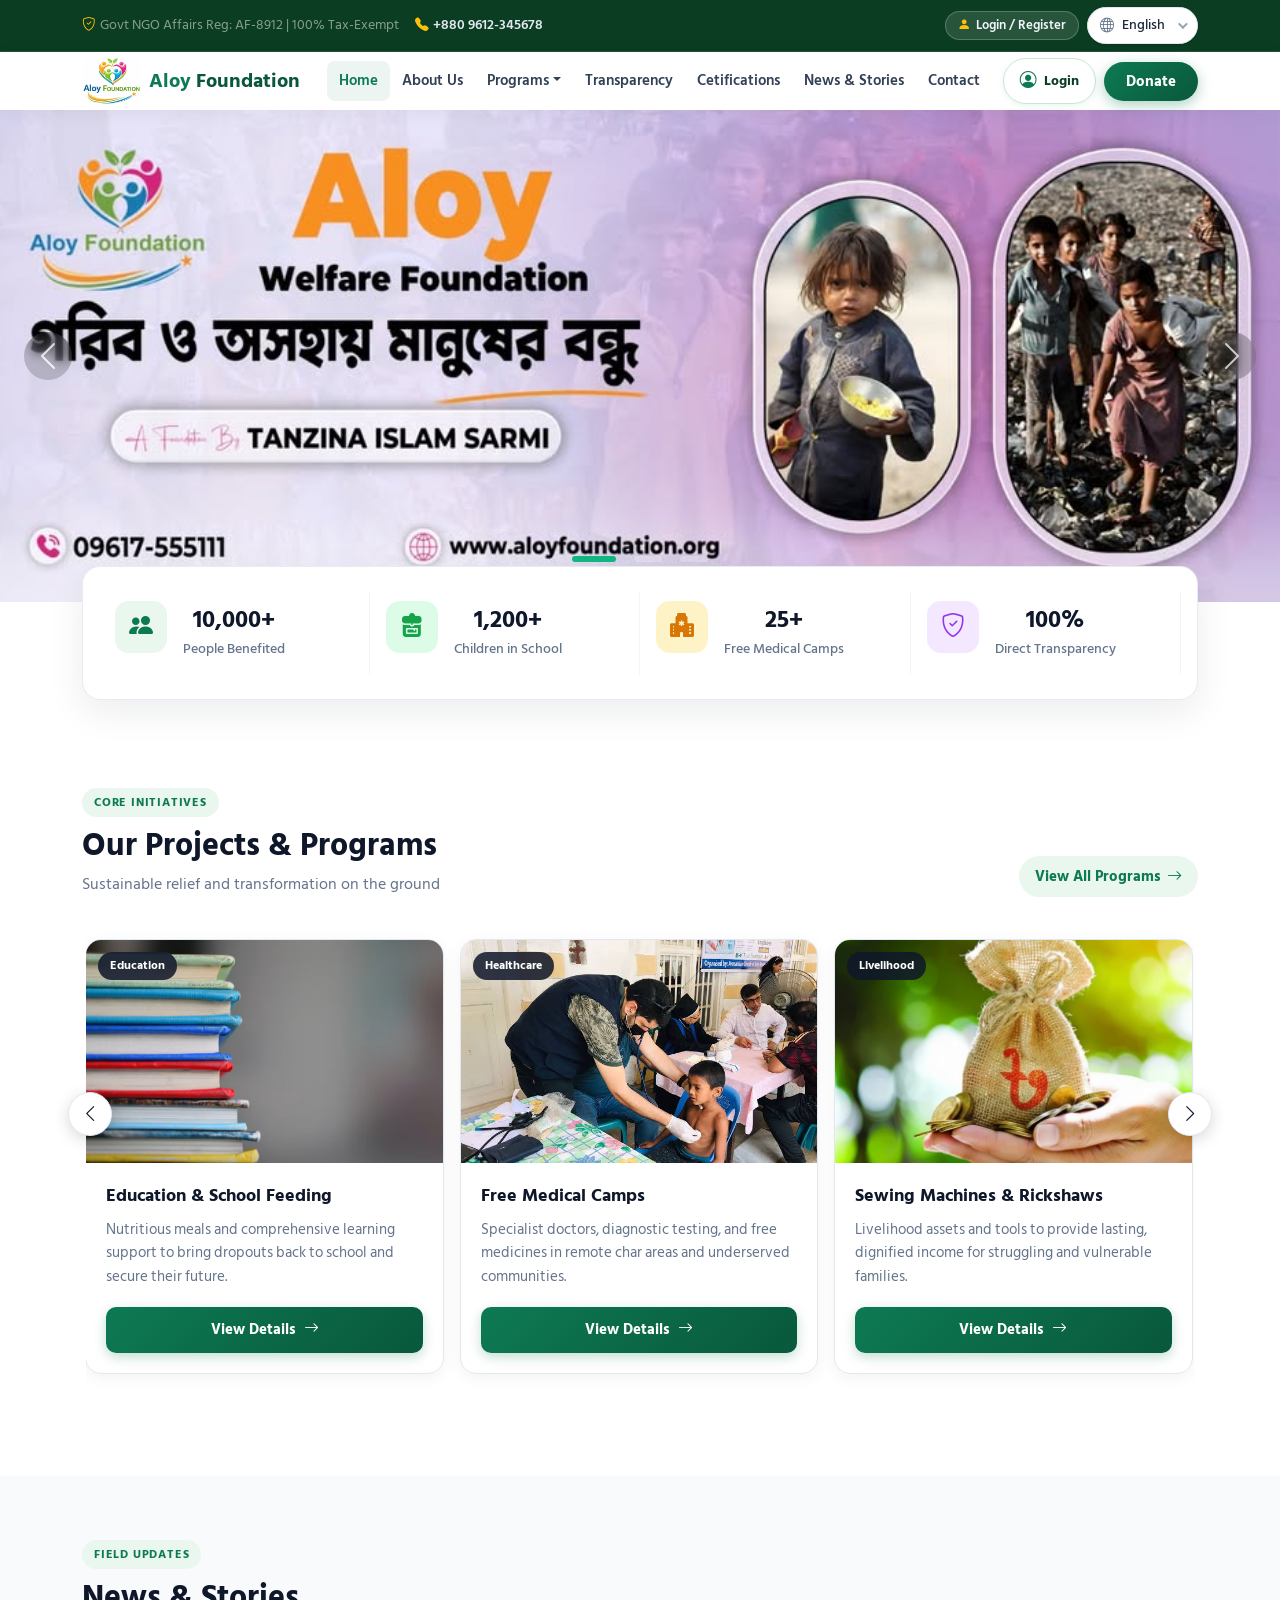
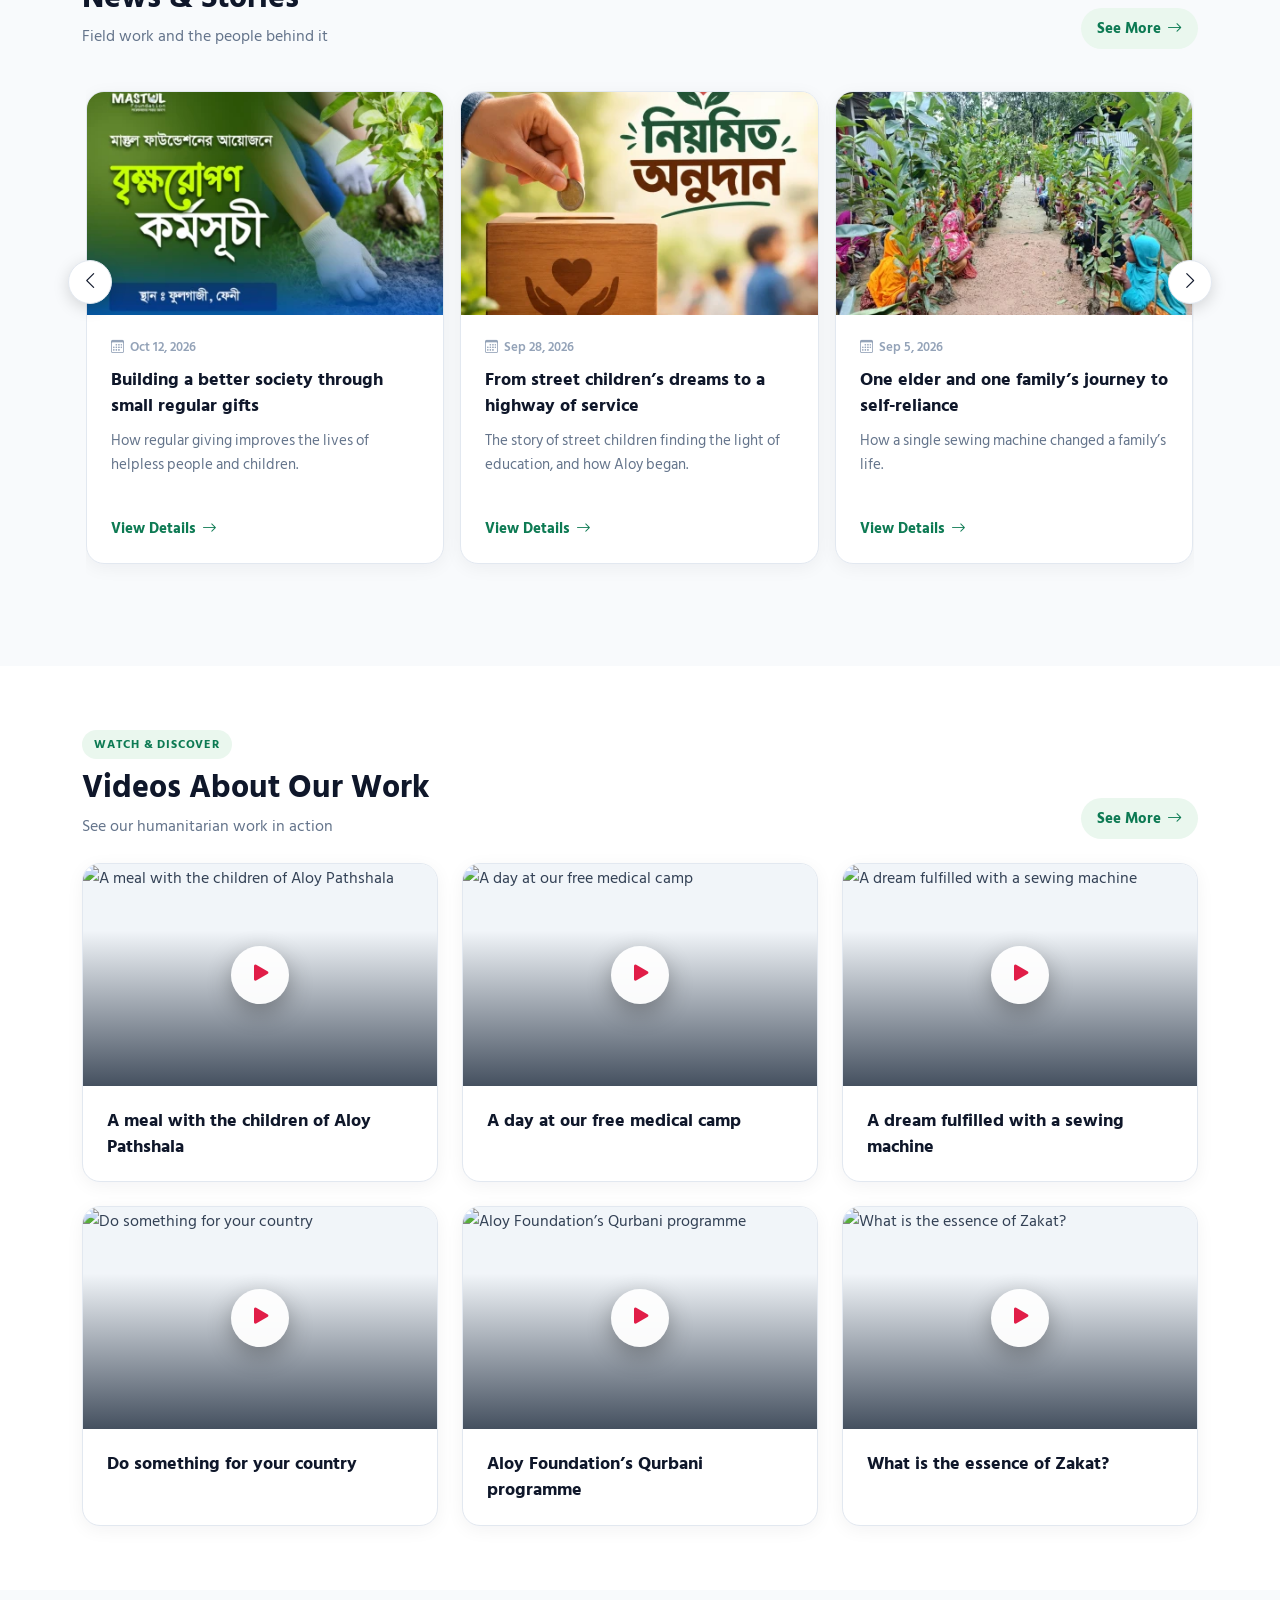
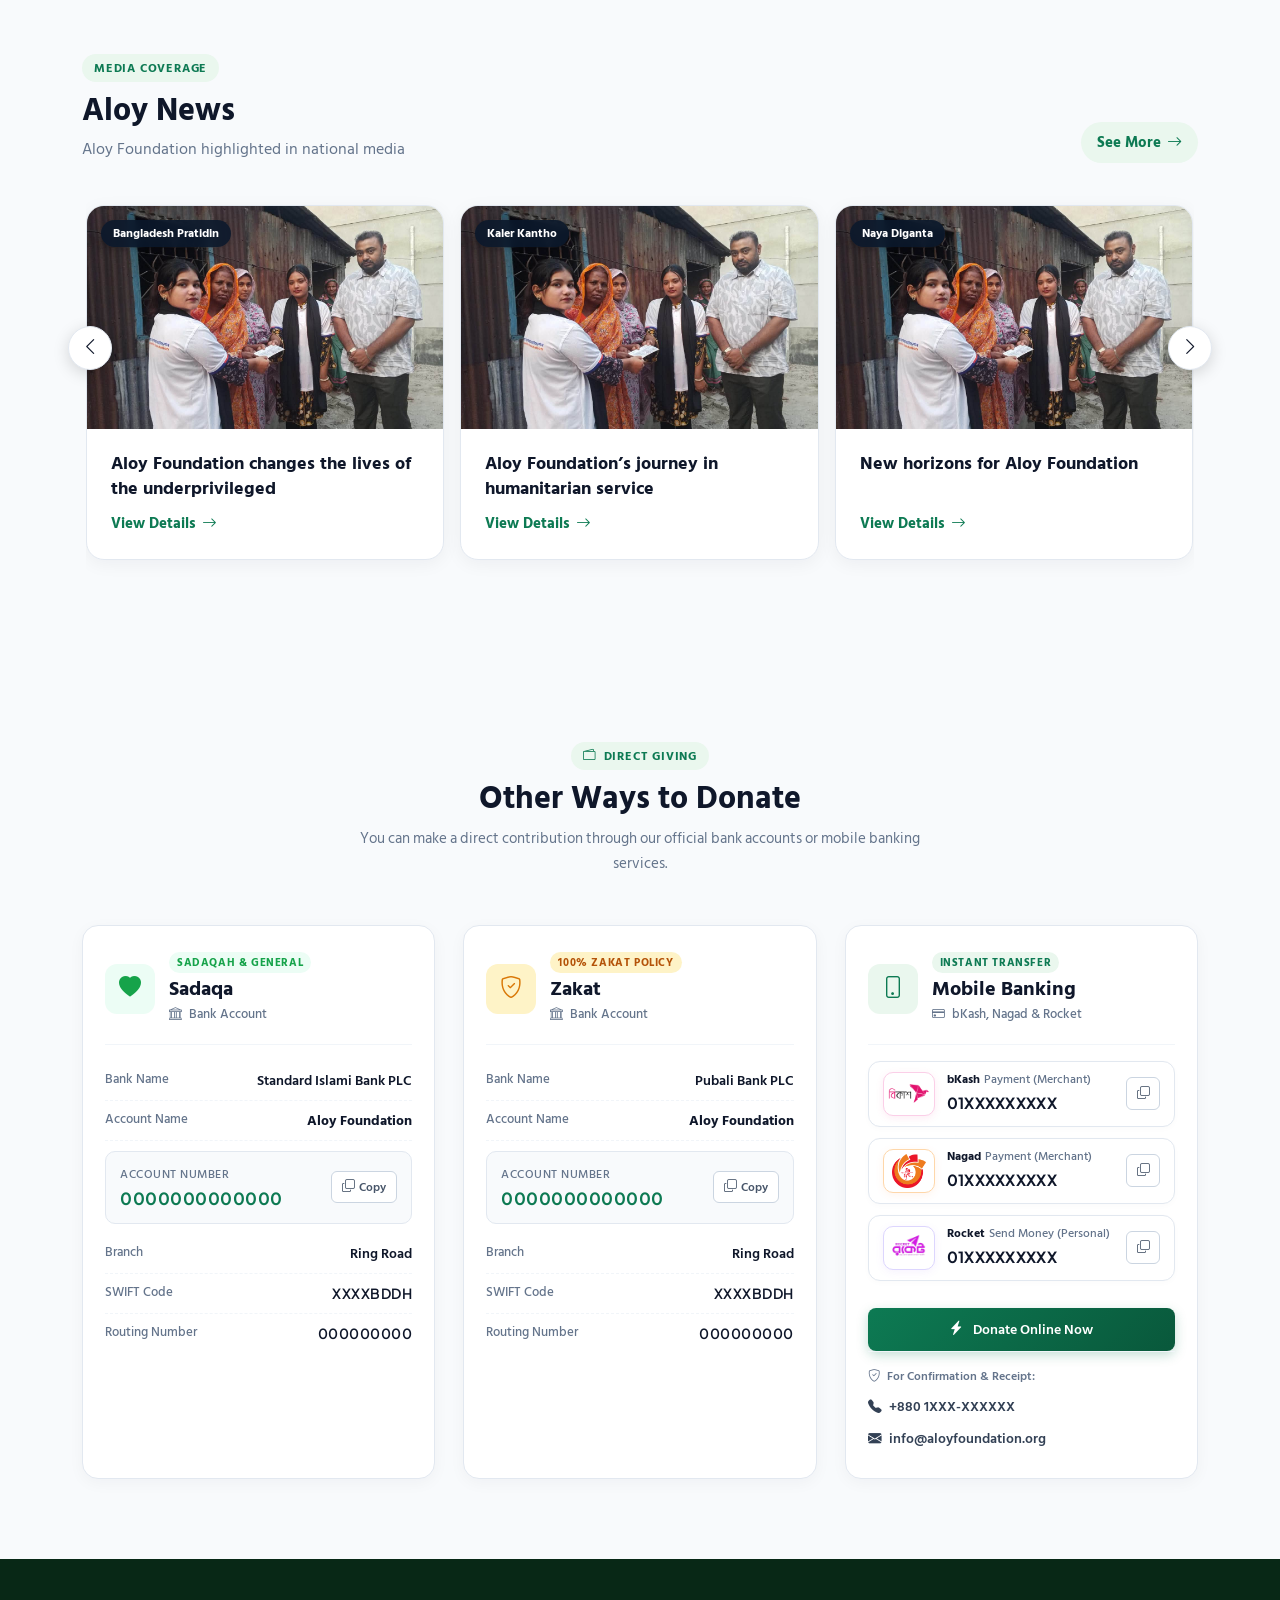
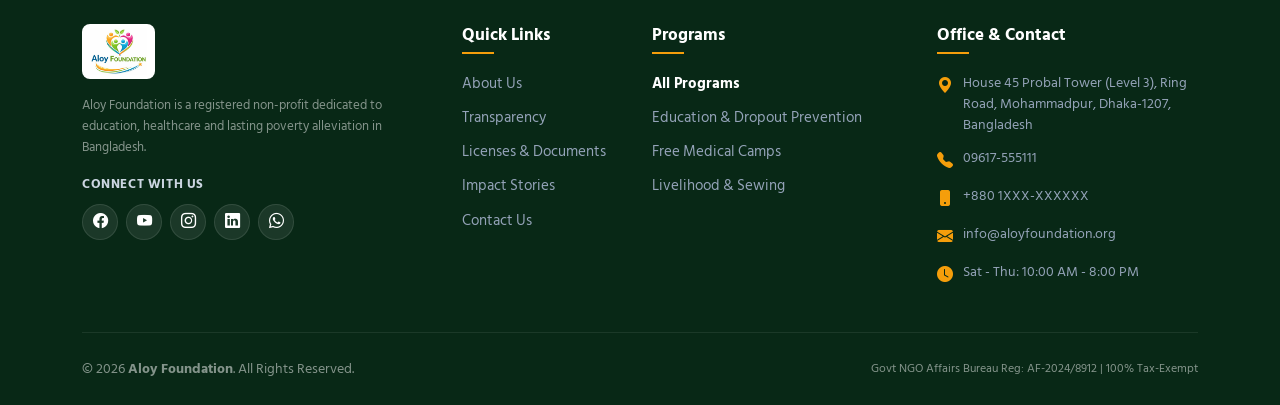
==== commit 5ae538ee: "added story and project details page" ====
--- a/index.html
+++ b/index.html
@@ -54,23 +54,33 @@
             >
           </span>
         </div>
-        <div class="language-switcher-container">
-          <div class="language-select-wrapper">
-            <span class="language-icon">
-              <i class="bi bi-globe"></i>
-            </span>
-            <select
-              id="languageSwitcher"
-              class="language-select"
-              aria-label="Select Language"
-            >
-              <option value="en" selected>English</option>
-              <option value="bn">বাংলা</option>
-              <option value="ar">العربية</option>
-              <option value="hi">हिन्दी</option>
-            </select>
-          </div>
-          <div id="google_translate_element"></div>
+        <div class="d-flex align-items-center gap-2">
+          <a
+            href="#donorAuthModal"
+            data-bs-toggle="modal"
+            class="topbar-donor-link"
+          >
+            <i class="bi bi-person-fill text-warning"></i>
+            <span>Login / Register</span>
+          </a>
+          <div class="language-switcher-container">
+            <div class="language-select-wrapper">
+              <span class="language-icon">
+                <i class="bi bi-globe"></i>
+              </span>
+              <select
+                id="languageSwitcher"
+                class="language-select"
+                aria-label="Select Language"
+              >
+                <option value="en" selected>English</option>
+                <option value="bn">বাংলা</option>
+                <option value="ar">العربية</option>
+                <option value="hi">हिन्दी</option>
+              </select>
+            </div>
+            <div id="google_translate_element"></div>
+          </div>
         </div>
       </div>
     </div>
@@ -115,22 +125,32 @@
                 class="nav-link dropdown-toggle"
                 href="#"
                 data-bs-toggle="dropdown"
-                >Our Programs</a
+                >Programs</a
               >
               <ul class="dropdown-menu">
                 <li>
-                  <a class="dropdown-item" href="education.html"
-                    >📚 Education Program</a
+                  <a class="dropdown-item fw-bold" href="all_porgrams.html"
+                    ><i class="bi bi-grid-fill text-success me-2"></i>All
+                    Programs &amp; Projects</a
+                  >
+                </li>
+                <li><hr class="dropdown-divider" /></li>
+                <li>
+                  <a class="dropdown-item" href="project_details.html"
+                    ><i class="bi bi-book-half text-success me-2"></i>Education
+                    Program</a
                   >
                 </li>
                 <li>
                   <a class="dropdown-item" href="healthcare.html"
-                    >🩺 Healthcare Services</a
+                    ><i class="bi bi-heart-pulse-fill text-danger me-2"></i
+                    >Healthcare Services</a
                   >
                 </li>
                 <li>
                   <a class="dropdown-item" href="poverty.html"
-                    >🌾 Poverty Alleviation</a
+                    ><i class="bi bi-briefcase-fill text-primary me-2"></i
+                    >Poverty Alleviation</a
                   >
                 </li>
               </ul>
@@ -139,25 +159,34 @@
               <a class="nav-link" href="transparency.html">Transparency</a>
             </li>
             <li class="nav-item">
-              <a class="nav-link" href="documents.html"
-                >Licenses &amp; Documents</a
-              >
+              <a class="nav-link" href="documents.html">Cetifications</a>
             </li>
             <li class="nav-item">
-              <a class="nav-link" href="stories.html">Impact Stories</a>
+              <a class="nav-link" href="stories.html">News & Stories</a>
             </li>
             <li class="nav-item">
               <a class="nav-link" href="contact.html">Contact</a>
             </li>
           </ul>
-          <button
-            type="button"
-            class="btn-aloy-donate"
-            data-bs-toggle="modal"
-            data-bs-target="#donationModal"
-          >
-            <span>Donate</span>
-          </button>
+          <div class="d-flex align-items-center gap-2">
+            <button
+              type="button"
+              class="btn-donor-auth"
+              data-bs-toggle="modal"
+              data-bs-target="#donorAuthModal"
+            >
+              <i class="bi bi-person-circle"></i>
+              <span>Login</span>
+            </button>
+            <button
+              type="button"
+              class="btn-aloy-donate"
+              data-bs-toggle="modal"
+              data-bs-target="#donationModal"
+            >
+              <span>Donate</span>
+            </button>
+          </div>
         </div>
       </nav>
     </header>
@@ -302,17 +331,17 @@
               Sustainable relief and transformation on the ground
             </p>
           </div>
-          <a href="education.html" class="sec-link"
+          <a href="all_porgrams.html" class="sec-link"
             >View All Programs <i class="bi bi-arrow-right"></i
           ></a>
         </div>
         <div class="prog-box">
           <div id="programOwl" class="owl-carousel owl-theme">
-            <article class="prog-card">
+            <article class="prog-card" data-url="project_details.html">
               <div class="prog-img-wrap">
                 <img
                   src="assets/images/programs/1.jpg"
-                  alt="Education & School Feeding"
+                  alt="Education &amp; School Feeding"
                 />
                 <span class="prog-tag">Education</span>
               </div>
@@ -322,16 +351,12 @@
                   Nutritious meals and comprehensive learning support to bring
                   dropouts back to school and secure their future.
                 </p>
-                <button
-                  type="button"
-                  class="prog-donate"
-                  data-cause="education"
-                >
-                  <i class="bi bi-heart-fill"></i> Support Education
-                </button>
+                <a href="project_details.html" class="btn-prog-view">
+                  View Details <i class="bi bi-arrow-right"></i>
+                </a>
               </div>
             </article>
-            <article class="prog-card">
+            <article class="prog-card" data-url="project_details.html">
               <div class="prog-img-wrap">
                 <img
                   src="assets/images/programs/2.jpg"
@@ -345,20 +370,16 @@
                   Specialist doctors, diagnostic testing, and free medicines in
                   remote char areas and underserved communities.
                 </p>
-                <button
-                  type="button"
-                  class="prog-donate"
-                  data-cause="healthcare"
-                >
-                  <i class="bi bi-heart-fill"></i> Sponsor Medical Care
-                </button>
+                <a href="project_details.html" class="btn-prog-view">
+                  View Details <i class="bi bi-arrow-right"></i>
+                </a>
               </div>
             </article>
-            <article class="prog-card">
+            <article class="prog-card" data-url="project_details.html">
               <div class="prog-img-wrap">
                 <img
                   src="assets/images/programs/3.jpg"
-                  alt="Sewing Machines & Rickshaws"
+                  alt="Sewing Machines &amp; Rickshaws"
                 />
                 <span class="prog-tag">Livelihood</span>
               </div>
@@ -368,12 +389,12 @@
                   Livelihood assets and tools to provide lasting, dignified
                   income for struggling and vulnerable families.
                 </p>
-                <button type="button" class="prog-donate" data-cause="poverty">
-                  <i class="bi bi-heart-fill"></i> Gift Livelihood
-                </button>
+                <a href="project_details.html" class="btn-prog-view">
+                  View Details <i class="bi bi-arrow-right"></i>
+                </a>
               </div>
             </article>
-            <article class="prog-card">
+            <article class="prog-card" data-url="project_details.html">
               <div class="prog-img-wrap">
                 <img
                   src="assets/images/programs/4.jpg"
@@ -387,33 +408,29 @@
                   Rapid humanitarian response and rehabilitation kits during
                   natural disasters, floods, and winter cold waves.
                 </p>
-                <button type="button" class="prog-donate" data-cause="general">
-                  <i class="bi bi-heart-fill"></i> Emergency Relief
-                </button>
+                <a href="project_details.html" class="btn-prog-view">
+                  View Details <i class="bi bi-arrow-right"></i>
+                </a>
               </div>
             </article>
-            <article class="prog-card">
+            <article class="prog-card" data-url="project_details.html">
               <div class="prog-img-wrap">
                 <img
                   src="assets/images/programs/6.jpg"
-                  alt="Emergency Relief Fund"
+                  alt="Free Healthcare &amp; Vision Care"
                 />
                 <span class="prog-tag">Healthcare</span>
               </div>
               <div class="prog-body">
-                <h3 class="prog-title">Health Support</h3>
+                <h3 class="prog-title">Health Support &amp; Vision Care</h3>
                 <p class="prog-text">
-                  Bringing Compassionate Healthcare to the Underserved A large
-                  segment of Bangladesh’s population still lacks access to basic
-                  healthcare due to poverty, remote living conditions, high
-                  treatment costs, and low awareness. To change this reality,
-                  MASTUL Foundation operates its comprehensive Health Support
-                  Program, ensuring accessible and affordable medical services
-                  for marginalized communities.
+                  Aloy Welfare Foundation operates comprehensive healthcare
+                  initiatives, cataract eye surgeries, and mobile clinics for
+                  marginalized communities across Bangladesh.
                 </p>
-                <button type="button" class="prog-donate" data-cause="general">
-                  <i class="bi bi-heart-fill"></i> Healthcare
-                </button>
+                <a href="project_details.html" class="btn-prog-view">
+                  View Details <i class="bi bi-arrow-right"></i>
+                </a>
               </div>
             </article>
           </div>
@@ -438,7 +455,7 @@
         </div>
         <div class="prog-box home-owl-wrap">
           <div id="storiesOwl" class="owl-carousel owl-theme">
-            <article class="m-card">
+            <a href="story-details.html" class="m-card">
               <div class="m-media ratio-wide">
                 <img
                   src="assets/images/stories/1.jpg"
@@ -456,13 +473,13 @@
                   How regular giving improves the lives of helpless people and
                   children.
                 </p>
-                <a href="stories.html" class="m-link"
+                <span class="m-link"
                   >View Details <i class="bi bi-arrow-right"></i
-                ></a>
-              </div>
-            </article>
-
-            <article class="m-card">
+                ></span>
+              </div>
+            </a>
+
+            <a href="story-details.html" class="m-card">
               <div class="m-media ratio-wide">
                 <img
                   src="assets/images/stories/2.jpg"
@@ -480,13 +497,13 @@
                   The story of street children finding the light of education,
                   and how Aloy began.
                 </p>
-                <a href="stories.html" class="m-link"
+                <span class="m-link"
                   >View Details <i class="bi bi-arrow-right"></i
-                ></a>
-              </div>
-            </article>
-
-            <article class="m-card">
+                ></span>
+              </div>
+            </a>
+
+            <a href="story-details.html" class="m-card">
               <div class="m-media ratio-wide">
                 <img
                   src="assets/images/stories/3.jpg"
@@ -503,13 +520,13 @@
                 <p class="m-text clamp-3">
                   How a single sewing machine changed a family’s life.
                 </p>
-                <a href="stories.html" class="m-link"
+                <span class="m-link"
                   >View Details <i class="bi bi-arrow-right"></i
-                ></a>
-              </div>
-            </article>
-
-            <article class="m-card">
+                ></span>
+              </div>
+            </a>
+
+            <a href="story-details.html" class="m-card">
               <div class="m-media ratio-wide">
                 <img
                   src="assets/images/programs/1.jpg"
@@ -527,13 +544,13 @@
                   Providing complete primary education, nutritious tiffin, and
                   books to street kids in Dhaka.
                 </p>
-                <a href="stories.html" class="m-link"
+                <span class="m-link"
                   >View Details <i class="bi bi-arrow-right"></i
-                ></a>
-              </div>
-            </article>
-
-            <article class="m-card">
+                ></span>
+              </div>
+            </a>
+
+            <a href="story-details.html" class="m-card">
               <div class="m-media ratio-wide">
                 <img
                   src="assets/images/programs/2.jpg"
@@ -551,13 +568,13 @@
                   Specialist ophthalmology camp offering free cataract phaco
                   surgeries and post-op care.
                 </p>
-                <a href="stories.html" class="m-link"
+                <span class="m-link"
                   >View Details <i class="bi bi-arrow-right"></i
-                ></a>
-              </div>
-            </article>
-
-            <article class="m-card">
+                ></span>
+              </div>
+            </a>
+
+            <a href="story-details.html" class="m-card">
               <div class="m-media ratio-wide">
                 <img
                   src="assets/images/programs/3.jpg"
@@ -575,11 +592,11 @@
                   With an interest-free battery rickshaw grant, Rahim now earns
                   daily income for his family.
                 </p>
-                <a href="stories.html" class="m-link"
+                <span class="m-link"
                   >View Details <i class="bi bi-arrow-right"></i
-                ></a>
-              </div>
-            </article>
+                ></span>
+              </div>
+            </a>
           </div>
         </div>
       </div>
@@ -750,7 +767,7 @@
         </div>
         <div class="prog-box home-owl-wrap">
           <div id="newsOwl" class="owl-carousel owl-theme">
-            <article class="m-card">
+            <a href="news-details.html" class="m-card">
               <div class="m-media ratio-wide">
                 <img
                   src="assets/images/news/1.jpg"
@@ -761,13 +778,13 @@
                 <h3 class="m-title clamp-2">
                   Aloy Foundation changes the lives of the underprivileged
                 </h3>
-                <a href="stories.html" class="m-link"
+                <span class="m-link"
                   >View Details <i class="bi bi-arrow-right"></i
-                ></a>
-              </div>
-            </article>
-
-            <article class="m-card">
+                ></span>
+              </div>
+            </a>
+
+            <a href="news-details.html" class="m-card">
               <div class="m-media ratio-wide">
                 <img src="assets/images/news/1.jpg" alt="Kaler Kantho" /><span
                   class="m-tag dark"
@@ -778,13 +795,13 @@
                 <h3 class="m-title clamp-2">
                   Aloy Foundation’s journey in humanitarian service
                 </h3>
-                <a href="stories.html" class="m-link"
+                <span class="m-link"
                   >View Details <i class="bi bi-arrow-right"></i
-                ></a>
-              </div>
-            </article>
-
-            <article class="m-card">
+                ></span>
+              </div>
+            </a>
+
+            <a href="news-details.html" class="m-card">
               <div class="m-media ratio-wide">
                 <img src="assets/images/news/1.jpg" alt="Naya Diganta" /><span
                   class="m-tag dark"
@@ -795,13 +812,13 @@
                 <h3 class="m-title clamp-2">
                   New horizons for Aloy Foundation
                 </h3>
-                <a href="stories.html" class="m-link"
+                <span class="m-link"
                   >View Details <i class="bi bi-arrow-right"></i
-                ></a>
-              </div>
-            </article>
-
-            <article class="m-card">
+                ></span>
+              </div>
+            </a>
+
+            <a href="news-details.html" class="m-card">
               <div class="m-media ratio-wide">
                 <img
                   src="assets/images/programs/1.jpg"
@@ -812,13 +829,13 @@
                 <h3 class="m-title clamp-2">
                   Spreading hope: Aloy Foundation's nationwide welfare reach
                 </h3>
-                <a href="stories.html" class="m-link"
+                <span class="m-link"
                   >View Details <i class="bi bi-arrow-right"></i
-                ></a>
-              </div>
-            </article>
-
-            <article class="m-card">
+                ></span>
+              </div>
+            </a>
+
+            <a href="news-details.html" class="m-card">
               <div class="m-media ratio-wide">
                 <img
                   src="assets/images/programs/3.jpg"
@@ -829,13 +846,13 @@
                 <h3 class="m-title clamp-2">
                   Empowering rural women through self-reliance initiatives
                 </h3>
-                <a href="stories.html" class="m-link"
+                <span class="m-link"
                   >View Details <i class="bi bi-arrow-right"></i
-                ></a>
-              </div>
-            </article>
-
-            <article class="m-card">
+                ></span>
+              </div>
+            </a>
+
+            <a href="news-details.html" class="m-card">
               <div class="m-media ratio-wide">
                 <img
                   src="assets/images/programs/2.jpg"
@@ -846,11 +863,11 @@
                 <h3 class="m-title clamp-2">
                   Frontline medical assistance reaching coastal communities
                 </h3>
-                <a href="stories.html" class="m-link"
+                <span class="m-link"
                   >View Details <i class="bi bi-arrow-right"></i
-                ></a>
-              </div>
-            </article>
+                ></span>
+              </div>
+            </a>
           </div>
         </div>
       </div>
@@ -890,7 +907,7 @@
             <div class="donate-card-body">
               <div class="meta-row">
                 <span class="meta-label">Bank Name</span>
-                <span class="meta-val">Standar Islami Bank PLC</span>
+                <span class="meta-val">Standard Islami Bank PLC</span>
               </div>
               <div class="meta-row">
                 <span class="meta-label">Account Name</span>
@@ -1181,15 +1198,17 @@
             <h5 class="footer-heading">Programs</h5>
             <ul class="footer-links">
               <li>
-                <a href="education.html">Education &amp; Dropout Prevention</a>
+                <a href="all_porgrams.html" class="fw-bold text-white"
+                  >All Programs</a
+                >
+              </li>
+              <li>
+                <a href="project_details.html"
+                  >Education &amp; Dropout Prevention</a
+                >
               </li>
               <li><a href="healthcare.html">Free Medical Camps</a></li>
-              <li>
-                <a href="poverty.html">Sewing &amp; Rickshaws</a>
-              </li>
-              <li>
-                <a href="#other-ways-to-donate">Sadaqah &amp; Zakat Fund</a>
-              </li>
+              <li><a href="poverty.html">Livelihood &amp; Sewing</a></li>
             </ul>
           </div>
 
@@ -1206,7 +1225,7 @@
               </li>
               <li>
                 <i class="bi bi-telephone-fill"></i>
-                <a href="tel:+8809612345678">+880 9612-345678</a>
+                <a href="tel:09617-555111">09617-555111</a>
               </li>
               <li>
                 <i class="bi bi-phone-fill"></i>
@@ -1238,6 +1257,275 @@
         </div>
       </div>
     </footer>
+
+    <!-- ===== DONOR LOGIN & REGISTER MODAL ===== -->
+    <div
+      class="modal fade"
+      id="donorAuthModal"
+      tabindex="-1"
+      aria-labelledby="donorAuthModalLabel"
+      aria-hidden="true"
+    >
+      <div class="modal-dialog modal-dialog-centered modal-md">
+        <div
+          class="modal-content border-0 shadow-lg"
+          style="border-radius: 20px; overflow: hidden"
+        >
+          <div class="modal-header border-0 bg-light p-4 pb-0">
+            <div class="w-100">
+              <div
+                class="d-flex align-items-center justify-content-between mb-3"
+              >
+                <div class="d-flex align-items-center gap-2">
+                  <span
+                    class="badge bg-success-subtle text-success p-2 rounded-circle"
+                  >
+                    <i class="bi bi-person-badge-fill fs-5"></i>
+                  </span>
+                  <div>
+                    <h5
+                      class="modal-title fw-bold text-dark mb-0"
+                      id="donorAuthModalLabel"
+                    >
+                      Donor Portal
+                    </h5>
+                    <p class="text-muted small mb-0">
+                      ডোনার ড্যাশবোর্ড ও ট্যাক্স সার্টিফিকেট
+                    </p>
+                  </div>
+                </div>
+                <button
+                  type="button"
+                  class="btn-close"
+                  data-bs-dismiss="modal"
+                  aria-label="Close"
+                ></button>
+              </div>
+
+              <!-- Nav Tabs -->
+              <ul
+                class="nav nav-pills nav-fill bg-white p-1 rounded-pill border"
+                id="donorAuthTabs"
+                role="tablist"
+              >
+                <li class="nav-item" role="presentation">
+                  <button
+                    class="nav-link active rounded-pill fw-bold"
+                    id="donor-login-tab"
+                    data-bs-toggle="pill"
+                    data-bs-target="#donorLoginPane"
+                    type="button"
+                    role="tab"
+                  >
+                    <i class="bi bi-box-arrow-in-right me-1"></i> Donor Login
+                  </button>
+                </li>
+                <li class="nav-item" role="presentation">
+                  <button
+                    class="nav-link rounded-pill fw-bold"
+                    id="donor-register-tab"
+                    data-bs-toggle="pill"
+                    data-bs-target="#donorRegisterPane"
+                    type="button"
+                    role="tab"
+                  >
+                    <i class="bi bi-person-plus-fill me-1"></i> New Register
+                  </button>
+                </li>
+              </ul>
+            </div>
+          </div>
+
+          <div class="modal-body p-4">
+            <div class="tab-content" id="donorAuthTabContent">
+              <!-- LOGIN PANE -->
+              <div
+                class="tab-pane fade show active"
+                id="donorLoginPane"
+                role="tabpanel"
+              >
+                <form
+                  id="donorLoginForm"
+                  onsubmit="handleDonorAuth(event, 'login')"
+                >
+                  <div class="mb-3">
+                    <label class="form-label fw-semibold small text-muted"
+                      >Email or Mobile Number</label
+                    >
+                    <div class="input-group">
+                      <span class="input-group-text bg-light border-end-0"
+                        ><i class="bi bi-envelope text-success"></i
+                      ></span>
+                      <input
+                        type="text"
+                        class="form-control border-start-0"
+                        placeholder="e.g. donor@example.com / 017XXXXXXXX"
+                        required
+                      />
+                    </div>
+                  </div>
+                  <div class="mb-3">
+                    <div
+                      class="d-flex justify-content-between align-items-center mb-1"
+                    >
+                      <label
+                        class="form-label fw-semibold small text-muted mb-0"
+                        >Password</label
+                      >
+                      <a
+                        href="#"
+                        class="small text-success text-decoration-none fw-semibold"
+                        onclick="
+                          alert(
+                            'Password reset link has been sent to your phone/email.',
+                          )
+                        "
+                        >Forgot Password?</a
+                      >
+                    </div>
+                    <div class="input-group">
+                      <span class="input-group-text bg-light border-end-0"
+                        ><i class="bi bi-lock text-success"></i
+                      ></span>
+                      <input
+                        type="password"
+                        class="form-control border-start-0"
+                        placeholder="••••••••"
+                        required
+                      />
+                    </div>
+                  </div>
+                  <div class="form-check mb-3">
+                    <input
+                      class="form-check-input"
+                      type="checkbox"
+                      id="rememberDonor"
+                      checked
+                    />
+                    <label
+                      class="form-check-label small text-muted"
+                      for="rememberDonor"
+                    >
+                      Keep me logged in on this device
+                    </label>
+                  </div>
+                  <button
+                    type="submit"
+                    class="btn btn-success w-100 py-2 fw-bold rounded-pill mb-3"
+                  >
+                    <i class="bi bi-box-arrow-in-right me-1"></i> Sign In to
+                    Donor Dashboard
+                  </button>
+                </form>
+
+                <div
+                  class="p-3 bg-light rounded-3 text-center small text-muted"
+                >
+                  <i class="bi bi-shield-check text-success me-1"></i>
+                  <strong>Donor Benefits:</strong> Download instant 80G tax
+                  receipts, track sponsored students &amp; view complete giving
+                  history.
+                </div>
+              </div>
+
+              <!-- REGISTER PANE -->
+              <div class="tab-pane fade" id="donorRegisterPane" role="tabpanel">
+                <form
+                  id="donorRegisterForm"
+                  onsubmit="handleDonorAuth(event, 'register')"
+                >
+                  <div class="row g-2 mb-3">
+                    <div class="col-12">
+                      <label class="form-label fw-semibold small text-muted"
+                        >Full Name</label
+                      >
+                      <input
+                        type="text"
+                        class="form-control"
+                        placeholder="e.g. Dr. Rafiqul Islam"
+                        required
+                      />
+                    </div>
+                    <div class="col-12 col-sm-6">
+                      <label class="form-label fw-semibold small text-muted"
+                        >Email Address</label
+                      >
+                      <input
+                        type="email"
+                        class="form-control"
+                        placeholder="name@domain.com"
+                        required
+                      />
+                    </div>
+                    <div class="col-12 col-sm-6">
+                      <label class="form-label fw-semibold small text-muted"
+                        >Mobile Number</label
+                      >
+                      <input
+                        type="tel"
+                        class="form-control"
+                        placeholder="+880 1XXXXXXXXX"
+                        required
+                      />
+                    </div>
+                    <div class="col-12 col-sm-6">
+                      <label class="form-label fw-semibold small text-muted"
+                        >Create Password</label
+                      >
+                      <input
+                        type="password"
+                        class="form-control"
+                        placeholder="At least 6 characters"
+                        minlength="6"
+                        required
+                      />
+                    </div>
+                    <div class="col-12 col-sm-6">
+                      <label class="form-label fw-semibold small text-muted"
+                        >Donor Category</label
+                      >
+                      <select class="form-select">
+                        <option value="individual">General Donor</option>
+                        <option value="zakat">Zakat Contributor</option>
+                        <option value="sponsor">Child Education Sponsor</option>
+                        <option value="corporate">Corporate CSR</option>
+                      </select>
+                    </div>
+                  </div>
+
+                  <div class="form-check mb-3">
+                    <input
+                      class="form-check-input"
+                      type="checkbox"
+                      id="termsDonor"
+                      required
+                      checked
+                    />
+                    <label
+                      class="form-check-label small text-muted"
+                      for="termsDonor"
+                    >
+                      I agree to the
+                      <a href="transparency.html" class="text-success"
+                        >Donation Policy &amp; Terms</a
+                      >
+                    </label>
+                  </div>
+
+                  <button
+                    type="submit"
+                    class="btn btn-success w-100 py-2 fw-bold rounded-pill mb-2"
+                  >
+                    <i class="bi bi-person-check-fill me-1"></i> Register as
+                    Donor
+                  </button>
+                </form>
+              </div>
+            </div>
+          </div>
+        </div>
+      </div>
+    </div>
 
     <!-- ===== DONATION MODAL ===== -->
     <div class="modal fade" id="donationModal" tabindex="-1" aria-hidden="true">
@@ -1504,9 +1792,8 @@
       });
 
       // Owl clones lose event listeners, so delegate the click
-      $(document).on("click", ".prog-donate", function () {
-        appState.selectedCause = this.dataset.cause;
-        openDonationModal();
+      $(document).on("click", ".prog-card", function () {
+        window.location.href = $(this).data("url") || "project_details.html";
       });
     </script>
     <script>
--- a/assets/css/style.css
+++ b/assets/css/style.css
@@ -1738,3 +1738,75 @@
   background: #eaf7ee;
   color: #0d7a53;
 }
+
+
+/* ================================================================
+   DONOR LOGIN & REGISTRATION HEADER STYLES
+   ================================================================ */
+.btn-donor-auth {
+  display: inline-flex;
+  align-items: center;
+  gap: 7px;
+  background: #ffffff;
+  color: #0b3d22 !important;
+  border: 1.5px solid #c7e8d2;
+  padding: 8px 16px;
+  border-radius: var(--aloy-radius-pill);
+  font-weight: 700;
+  font-size: 0.88rem;
+  transition: all 0.25s ease;
+  white-space: nowrap;
+  box-shadow: 0 2px 6px rgba(13, 122, 83, 0.08);
+  text-decoration: none !important;
+  cursor: pointer;
+}
+
+.btn-donor-auth:hover {
+  background: #eaf7ee;
+  border-color: #0d7a53;
+  color: #0d7a53 !important;
+  transform: translateY(-1px);
+  box-shadow: 0 4px 12px rgba(13, 122, 83, 0.16);
+}
+
+.btn-donor-auth i {
+  font-size: 1.05rem;
+  color: #0d7a53;
+}
+
+.topbar-donor-link {
+  display: inline-flex;
+  align-items: center;
+  gap: 5px;
+  color: #f1f5f9 !important;
+  font-size: 0.8rem;
+  font-weight: 600;
+  text-decoration: none !important;
+  padding: 3px 12px;
+  border-radius: 9999px;
+  background: rgba(255, 255, 255, 0.12);
+  border: 1px solid rgba(255, 255, 255, 0.22);
+  transition: all 0.2s ease;
+  cursor: pointer;
+}
+
+.topbar-donor-link:hover {
+  background: rgba(255, 255, 255, 0.24);
+  color: #ffffff !important;
+  border-color: var(--aloy-amber);
+}
+
+/* Donor Modal Tabs Styling */
+#donorAuthTabs .nav-link {
+  color: #475569;
+  border: none;
+  font-size: 0.9rem;
+  padding: 8px 16px;
+  transition: all 0.2s ease;
+}
+
+#donorAuthTabs .nav-link.active {
+  background: linear-gradient(135deg, #0d7a53 0%, #09583b 100%);
+  color: #ffffff;
+  box-shadow: 0 2px 8px rgba(13, 122, 83, 0.25);
+}
--- a/assets/css/pages/home.css
+++ b/assets/css/pages/home.css
@@ -279,11 +279,21 @@
   box-shadow: 0 4px 16px rgba(15, 23, 42, 0.05);
   transition: all 0.3s cubic-bezier(0.4, 0, 0.2, 1);
   position: relative;
+  text-decoration: none;
+  color: inherit;
+  cursor: pointer;
 }
 
 .prog-card:hover {
   box-shadow: 0 16px 32px rgba(15, 23, 42, 0.12);
   border-color: #cbd5e1;
+  transform: translateY(-4px);
+  color: inherit;
+  text-decoration: none;
+}
+
+.prog-card:hover .prog-title {
+  color: #0d7a53;
 }
 
 .prog-img-wrap {
@@ -343,7 +353,8 @@
   overflow: hidden;
 }
 
-.prog-donate {
+.prog-donate,
+.btn-prog-view {
   margin-top: auto;
   width: 100%;
   background: linear-gradient(135deg, #0d7a53 0%, #09583b 100%);
@@ -359,12 +370,16 @@
   gap: 8px;
   box-shadow: 0 4px 12px rgba(13, 122, 83, 0.25);
   transition: all 0.25s ease;
-}
-
-.prog-donate:hover {
+  text-decoration: none !important;
+  cursor: pointer;
+}
+
+.prog-donate:hover,
+.btn-prog-view:hover {
   background: linear-gradient(135deg, #16a34a 0%, #15803d 100%);
   box-shadow: 0 6px 16px rgba(22, 163, 74, 0.35);
   transform: translateY(-1px);
+  color: #ffffff !important;
 }
 
 /* Owl Carousel Custom Controls */
@@ -449,11 +464,18 @@
   transition: all 0.3s cubic-bezier(0.4, 0, 0.2, 1);
   color: inherit;
   text-decoration: none;
+  cursor: pointer;
 }
 
 .m-card:hover {
   box-shadow: 0 16px 36px rgba(15, 23, 42, 0.12);
   border-color: #cbd5e1;
+  color: inherit;
+  text-decoration: none;
+}
+
+.m-card:hover .m-title {
+  color: #0d7a53;
 }
 
 .m-media {
